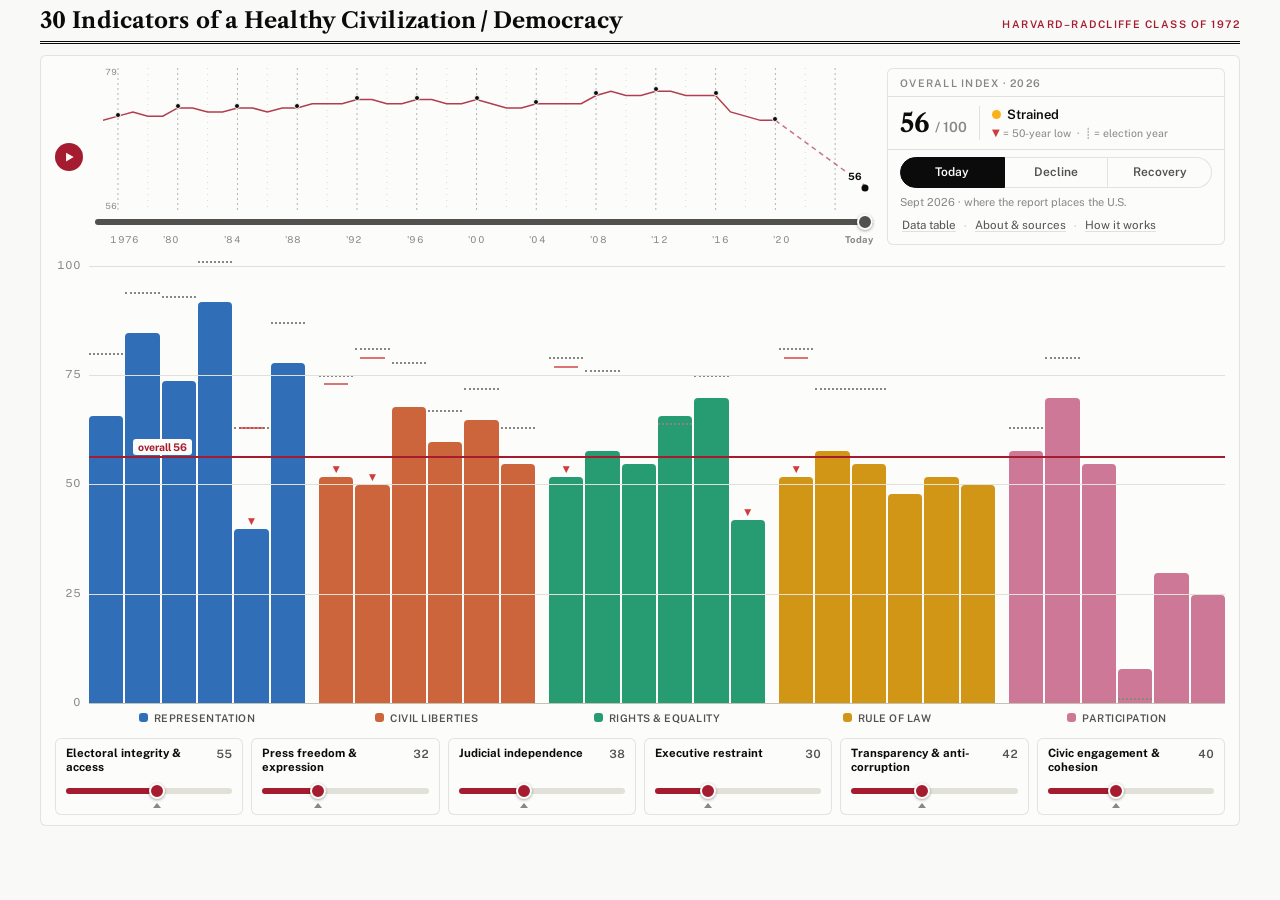
==== index.html @ 0b96d1d0 "Fix crossed Basic welfare / Social group equality series Independent re-derivation of every embedded" ====
<!doctype html>
<html lang="en">
<head>
<meta charset="utf-8">
<meta name="viewport" content="width=device-width, initial-scale=1">
<meta name="description" content="30 indicators of a healthy civilization/democracy - an interactive prototype grounded in International IDEA Global State of Democracy data.">
<script>
/* Set this to your Cloudflare Worker URL to enable the AI chat on this site
   (see cloudflare-worker/worker.js for setup). Leave empty to hide the chat. */
window.TI_WORKER_URL = "";
</script>
</head>
<body>
<title>30 Indicators of a Healthy Civilization / Democracy</title>
<link rel="stylesheet" href="https://fonts.googleapis.com/css2?family=Libre+Caslon+Text:ital,wght@0,400;0,700;1,400&family=Public+Sans:ital,wght@0,400;0,500;0,600;0,700;1,400&display=swap">
<style>
  :root {
    --page: #f9f9f7;
    --surface: #fcfcfb;
    --ink: #0b0b0b;
    --ink-2: #52514e;
    --ink-muted: #898781;
    --grid: #e1e0d9;
    --baseline: #c3c2b7;
    --ring: rgba(11, 11, 11, 0.10);
    --accent: #a51c30;
    --dom-1: #306eb8;
    --dom-2: #cd653c;
    --dom-3: #279c72;
    --dom-4: #d29617;
    --dom-5: #ce7898;
    --status-good: #0ca30c;
    --status-warning: #fab219;
    --status-serious: #ec835a;
    --status-critical: #d03b3b;
    --tooltip-bg: #1e1e1c;
    --tooltip-ink: #ffffff;
    --backdrop: rgba(20, 20, 18, 0.45);
    --bubble: #f0efec;
    color-scheme: light;
  }
  @media (prefers-color-scheme: dark) {
    :root:not([data-theme="light"]) {
      --page: #0d0d0d;
      --surface: #1a1a19;
      --ink: #ffffff;
      --ink-2: #c3c2b7;
      --ink-muted: #898781;
      --grid: #2c2c2a;
      --baseline: #383835;
      --ring: rgba(255, 255, 255, 0.10);
      --accent: #d97781;
      --dom-1: #4784ce;
      --dom-2: #c46038;
      --dom-3: #2c9470;
      --dom-4: #bb861e;
      --dom-5: #c25b80;
      --tooltip-bg: #f4f3ef;
      --tooltip-ink: #0b0b0b;
      --backdrop: rgba(0, 0, 0, 0.6);
      --bubble: #262624;
      color-scheme: dark;
    }
  }
  :root[data-theme="dark"] {
    --page: #0d0d0d;
    --surface: #1a1a19;
    --ink: #ffffff;
    --ink-2: #c3c2b7;
    --ink-muted: #898781;
    --grid: #2c2c2a;
    --baseline: #383835;
    --ring: rgba(255, 255, 255, 0.10);
    --accent: #d97781;
    --dom-1: #4784ce;
    --dom-2: #c46038;
    --dom-3: #2c9470;
    --dom-4: #bb861e;
    --dom-5: #c25b80;
    --tooltip-bg: #f4f3ef;
    --tooltip-ink: #0b0b0b;
    --backdrop: rgba(0, 0, 0, 0.6);
    --bubble: #262624;
    color-scheme: dark;
  }

  body {
    background: var(--page);
    color: var(--ink);
    font-family: "Public Sans", system-ui, -apple-system, "Segoe UI", sans-serif;
    font-size: 16px;
    line-height: 1.55;
    margin: 0;
    padding-block: 0 88px;
    padding-inline: 20px;
  }
  .shell { max-width: 1200px; margin: 0 auto; }

  /* ---------- Masthead ---------- */
  header.masthead {
    display: flex;
    flex-wrap: wrap;
    align-items: baseline;
    justify-content: space-between;
    gap: 4px 24px;
    padding-block: 9px 8px;
    border-bottom: 3px double var(--ink);
    margin-bottom: 11px;
  }
  .eyebrow {
    font-size: 10.5px;
    font-weight: 600;
    letter-spacing: 0.14em;
    text-transform: uppercase;
    color: var(--accent);
    margin: 0;
  }
  h1 {
    font-family: "Libre Caslon Text", Georgia, "Times New Roman", serif;
    font-weight: 700;
    font-size: clamp(17px, 1.8vw, 22px);
    line-height: 1.1;
    letter-spacing: 0.005em;
    margin: 0;
    text-wrap: balance;
  }

  .hero-tile {
    padding: 7px 12px 8px;
    min-height: 52px;
    box-sizing: border-box;
    display: flex;
    align-items: center;
    gap: 12px;
    flex: none;
  }
  .hero-meta { text-align: left; border-left: 1px solid var(--grid); padding-left: 12px; line-height: 1.35; display: flex; flex-wrap: wrap; align-items: baseline; column-gap: 10px; min-width: 0; }
  .hero-meta .low-key { flex-basis: 100%; }
  .scenario-cap { font-size: 11px; color: var(--ink-muted); line-height: 1.3; min-height: 14px; margin: 0; white-space: nowrap; overflow: hidden; text-overflow: ellipsis; }
  .hero-figure {
    font-family: "Libre Caslon Text", Georgia, serif;
    font-weight: 700;
    font-size: 26px;
    line-height: 1;
    display: flex;
    align-items: baseline;
    gap: 5px;
    font-variant-numeric: lining-nums;
    flex: none;
    white-space: nowrap;
  }
  .hero-figure .of-100 { font-size: 14px; font-weight: 600; color: var(--ink-muted); font-family: "Public Sans", system-ui, sans-serif; }
  .stack-strip {
    font-size: 10.5px;
    font-weight: 600;
    letter-spacing: 0.12em;
    text-transform: uppercase;
    color: var(--ink-muted);
    margin: 0;
    padding: 6px 12px 5px;
    border-bottom: 1px solid var(--grid);
  }
  .hero-status {
    display: inline-flex;
    align-items: center;
    gap: 6px;
    font-size: 13px;
    font-weight: 600;
  }
  .hero-status .dot { width: 9px; height: 9px; border-radius: 50%; flex: none; }
  .hero-delta { font-size: 12px; color: var(--ink-2); margin-top: 1px; font-variant-numeric: tabular-nums; }

  /* ---------- Chart card ---------- */
  .chart-card {
    background: var(--surface);
    border: 1px solid var(--ring);
    border-radius: 6px;
    padding: 12px 14px 10px;
  }
  .timebar { display: flex; flex-wrap: wrap; align-items: center; gap: 8px 12px; margin-bottom: 8px; }
  .timebar button {
    width: 28px; height: 28px;
    border-radius: 50%;
    border: 0;
    background: var(--accent);
    color: var(--page);
    font-size: 13px;
    line-height: 1;
    cursor: pointer;
    flex: none;
  }
  .timebar button:focus-visible { outline: 2px solid var(--accent); outline-offset: 2px; }
  .top-band {
    display: flex;
    flex-wrap: wrap;
    align-items: stretch;
    gap: 10px 14px;
    margin-bottom: 12px;
  }
  .zone {
    min-width: 0;
    display: flex;
    flex-direction: column;
    gap: 7px;
  }
  .zone-time { flex: 1 1 320px; }
  .right-stack {
    flex: 0 0 336px;
    min-width: 0;
    display: flex;
    flex-direction: column;
    background: var(--surface);
    border: 1px solid var(--ring);
    border-radius: 6px;
  }
  .zone-scenario { flex: 0 1 auto; border-top: 1px solid var(--grid); padding: 7px 12px 8px; }
  .scenario-row { position: relative; }
  .time-note {
    position: absolute;
    left: 0;
    top: 50%;
    transform: translateY(-50%);
    font: inherit;
    background: var(--surface);
    border: 1px solid var(--accent);
    border-radius: 999px;
    padding: 5px 13px;
    white-space: nowrap;
    z-index: 1;
    cursor: pointer;
  }
  .time-note:hover { background: var(--accent); color: var(--page); }
  .time-note:focus-visible { outline: 2px solid var(--accent); outline-offset: 2px; }
  .scenario-row { display: flex; flex-wrap: wrap; align-items: center; gap: 8px; }
  .seg { display: flex; flex: 1 1 auto; }
  .seg button {
    flex: 1 1 0;
    font: inherit;
    font-size: 12px;
    font-weight: 600;
    color: var(--ink-2);
    background: var(--surface);
    border: 1px solid var(--ring);
    padding: 5px 13px;
    margin-left: -1px;
    cursor: pointer;
  }
  .seg button:first-child { border-radius: 999px 0 0 999px; margin-left: 0; }
  .seg button:last-child { border-radius: 0 999px 999px 0; }
  .seg button:hover { color: var(--accent); }
  .seg button[aria-pressed="true"] {
    background: var(--ink);
    border-color: var(--ink);
    color: var(--page);
    position: relative;
    z-index: 1;
  }
  .seg button:focus-visible { outline: 2px solid var(--accent); outline-offset: 1px; position: relative; z-index: 2; }
  .quiet-links { display: flex; flex-wrap: wrap; align-items: center; gap: 6px; }
  .quiet-links .sep { color: var(--baseline); font-size: 11px; }
  .quiet-links button {
    font: inherit;
    font-size: 11.5px;
    background: none;
    border: 0;
    padding: 1px 2px;
    color: var(--ink-2);
    cursor: pointer;
    text-decoration: underline;
    text-underline-offset: 2px;
    text-decoration-color: var(--grid);
  }
  .quiet-links button:hover { color: var(--accent); text-decoration-color: var(--accent); }
  .quiet-links button:focus-visible { outline: 2px solid var(--accent); outline-offset: 2px; }
  .levers-inline { margin-top: 12px; }
  .timebar { margin-bottom: 0; flex: 1 1 auto; align-items: stretch; }
  .timebar > button { display: flex; align-items: center; justify-content: center; align-self: center; }
  .year-track { flex: 1; min-width: 140px; position: relative; display: flex; flex-direction: column; }
  .year-track input[type="range"] { width: 100%; display: block; margin: 0; flex: none; }
  .spark-box { position: relative; flex: 1 1 auto; min-height: 64px; margin: 0 8px 2px; }
  .spark-box .spark-tail { stroke-dasharray: 5 4; opacity: 0.6; }
  .spark-box .spark-mark { stroke: var(--ink-muted); stroke-width: 1; stroke-dasharray: 2 3; opacity: 0.6; vector-effect: non-scaling-stroke; }
  .spark-box .spark-mark-mid { stroke-dasharray: 1 5; opacity: 0.3; }
  .spark-mark-dot {
    position: absolute;
    width: 6px;
    height: 6px;
    border-radius: 50%;
    background: var(--ink);
    border: 1px solid var(--page);
    box-sizing: border-box;
    transform: translate(-50%, -50%);
    pointer-events: none;
  }
  .spark-hi, .spark-lo {
    position: absolute;
    left: 2px;
    font-size: 8.5px;
    line-height: 1;
    color: var(--ink-muted);
    font-variant-numeric: tabular-nums;
  }
  .spark-hi { top: 0; }
  .spark-lo { bottom: 0; }
  .spark-val {
    position: absolute;
    font-size: 10px;
    font-weight: 700;
    line-height: 1.2;
    color: var(--ink);
    background: var(--surface);
    border-radius: 3px;
    padding: 0 3px;
    white-space: nowrap;
    pointer-events: none;
  }
  .spark-box svg { width: 100%; height: 100%; display: block; }
  .spark-box path {
    fill: none;
    stroke: var(--accent);
    stroke-width: 1.5;
    vector-effect: non-scaling-stroke;
    opacity: 0.85;
  }
  .spark-dot {
    position: absolute;
    width: 7px;
    height: 7px;
    border-radius: 50%;
    background: var(--ink);
    transform: translate(-50%, -50%);
    pointer-events: none;
  }

  input[type="range"] {
    -webkit-appearance: none;
    appearance: none;
    height: 20px;
    background: transparent;
    --fill: 50%;
    --fill-color: var(--accent);
    --track-color: var(--grid);
  }
  input[type="range"]::-webkit-slider-runnable-track {
    height: 6px;
    border-radius: 3px;
    background: linear-gradient(to right, var(--fill-color) var(--fill), var(--track-color) var(--fill));
  }
  input[type="range"]::-webkit-slider-thumb {
    -webkit-appearance: none;
    width: 16px;
    height: 16px;
    margin-top: -5px;
    border-radius: 50%;
    background: var(--fill-color);
    border: 2px solid var(--surface);
    box-shadow: 0 1px 3px rgba(0, 0, 0, 0.35);
    box-sizing: border-box;
  }
  input[type="range"]::-moz-range-track { height: 6px; border-radius: 3px; background: var(--track-color); }
  input[type="range"]::-moz-range-progress { height: 6px; border-radius: 3px; background: var(--fill-color); }
  input[type="range"]::-moz-range-thumb {
    width: 12px;
    height: 12px;
    border: 2px solid var(--surface);
    border-radius: 50%;
    background: var(--fill-color);
    box-sizing: border-box;
  }
  #yearSlider { --fill-color: var(--ink-2); }
  .year-ruler { position: relative; flex: none; height: 13px; }
  .year-ruler span {
    position: absolute;
    top: 1px;
    transform: translateX(-50%);
    font-size: 9.5px;
    letter-spacing: 0.04em;
    color: var(--ink-muted);
    font-variant-numeric: tabular-nums;
    white-space: nowrap;
  }
  .year-ruler span:first-child { transform: none; }
  .year-ruler span:last-child { transform: translateX(-100%); font-weight: 700; }
  .low-key { display: inline-flex; align-items: center; font-size: 10.5px; color: var(--ink-muted); margin-top: 2px; }
  .bar.no-data { opacity: 0.3; }
  body.time-past .low-flag { display: none; }
  body.time-past .lever-grid, body.time-past .seg { opacity: 0.45; pointer-events: none; }
  .time-note { font-size: 11px; color: var(--accent); font-weight: 600; }

  .chart-scroll { overflow-x: auto; }
  .chart-inner { min-width: 660px; position: relative; }

  .plot {
    position: relative;
    height: 340px;
    margin-left: 34px;
    margin-top: 10px;
  }
  .gridline {
    position: absolute;
    left: 0; right: 0;
    height: 1px;
    background: var(--grid);
  }
  .gridline.zero { background: var(--baseline); }
  .mean-line {
    position: absolute;
    left: 0;
    right: 0;
    height: 0;
    border-top: 2px solid var(--accent);
    transition: bottom 320ms cubic-bezier(0.25, 0.7, 0.3, 1);
    pointer-events: none;
    z-index: 2;
  }
  body.playing .mean-line { transition: none; }
  @media (prefers-reduced-motion: reduce) { .mean-line { transition: none; } }
  .mean-label {
    position: absolute;
    left: 44px;
    bottom: 3px;
    font-size: 10.5px;
    font-weight: 700;
    color: var(--accent);
    background: var(--surface);
    padding: 0 5px;
    border-radius: 3px;
  }
  .grid-label {
    position: absolute;
    left: -34px;
    width: 26px;
    text-align: right;
    transform: translateY(-50%);
    font-size: 11px;
    color: var(--ink-muted);
    font-variant-numeric: tabular-nums;
  }

  .bars {
    position: absolute;
    inset: 0;
    display: flex;
    gap: 14px;
    align-items: flex-end;
  }
  .group { flex: 1 1 0; display: flex; gap: 2px; align-items: flex-end; justify-content: center; height: 100%; }
  .bar {
    flex: 1 1 0;
    max-width: 40px;
    position: relative;
    height: 100%;
    display: flex;
    align-items: flex-end;
    background: none;
    border: 0;
    padding: 0;
    margin: 0;
    cursor: pointer;
    font: inherit;
    transition: opacity 160ms ease;
  }
  .bar-fill {
    width: 100%;
    border-radius: 4px 4px 0 0;
    transition: height 320ms cubic-bezier(0.25, 0.7, 0.3, 1);
    min-height: 2px;
  }
  .g1 .bar-fill { background: var(--dom-1); }
  .g2 .bar-fill { background: var(--dom-2); }
  .g3 .bar-fill { background: var(--dom-3); }
  .g4 .bar-fill { background: var(--dom-4); }
  .g5 .bar-fill { background: var(--dom-5); }
  .bar:hover .bar-fill, .bar:focus-visible .bar-fill { filter: brightness(0.88); }
  .bar:focus-visible { outline: 2px solid var(--accent); outline-offset: 2px; }
  .base-tick {
    position: absolute;
    left: 0; right: 0;
    height: 8px;
    margin-bottom: -4px; /* keep the drawn line on the value, hit zone straddling it */
    border-top: 2px dotted var(--ink-muted);
    pointer-events: auto;
    cursor: help;
  }
  .lowest-tick {
    position: absolute;
    left: 15%; right: 15%;
    height: 8px;
    margin-bottom: -4px;
    border-top: 2px solid var(--status-critical);
    opacity: 0.7;
    pointer-events: auto;
    cursor: help;
  }
  .low-flag {
    position: absolute;
    left: 50%;
    transform: translateX(-50%);
    color: var(--status-critical);
    font-size: 9px;
    line-height: 1;
    pointer-events: auto;
    cursor: help;
    transition: bottom 320ms cubic-bezier(0.25, 0.7, 0.3, 1);
  }
  .low-glyph { color: var(--status-critical); font-size: 10px; }
  @media (prefers-reduced-motion: reduce) {
    .low-flag { transition: none; }
  }
  body.playing .bar-fill, body.playing .low-flag { transition: none; }
  @media (prefers-reduced-motion: reduce) {
    .bar-fill { transition: none; }
  }

  .group-labels {
    display: flex;
    gap: 14px;
    margin-left: 34px;
    margin-top: 6px;
  }
  .group-labels span {
    flex: 1 1 0;
    display: inline-flex;
    align-items: center;
    justify-content: center;
    gap: 6px;
    font-size: 10.5px;
    font-weight: 600;
    letter-spacing: 0.05em;
    text-transform: uppercase;
    color: var(--ink-2);
  }
  .group-labels .swatch { width: 9px; height: 9px; border-radius: 3px; flex: none; }
  .help-levers { margin: 6px 0 0; padding-left: 18px; }
  .help-levers li { margin: 5px 0; }

  .tooltip {
    position: absolute;
    z-index: 5;
    background: var(--tooltip-bg);
    color: var(--tooltip-ink);
    border-radius: 5px;
    padding: 8px 11px;
    font-size: 12.5px;
    line-height: 1.4;
    max-width: 230px;
    pointer-events: none;
    box-shadow: 0 3px 10px rgba(0, 0, 0, 0.25);
  }
  .tooltip[hidden] { display: none; }
  .tooltip .t-name { font-weight: 700; }
  .tooltip .t-domain { opacity: 0.75; font-size: 11.5px; }
  .tooltip .t-val { font-variant-numeric: tabular-nums; margin-top: 2px; }

  /* ---------- Levers ---------- */

  .lever-grid {
    display: grid;
    grid-template-columns: repeat(auto-fit, minmax(260px, 1fr));
    gap: 8px;
  }
  .lever {
    background: var(--surface);
    border: 1px solid var(--ring);
    border-radius: 6px;
    padding: 8px 12px;
  }
  .lever-top { display: flex; justify-content: space-between; align-items: baseline; gap: 8px; }
  .lever label { font-weight: 700; font-size: 12.5px; line-height: 1.25; }
  .lever-value { font-variant-numeric: tabular-nums; font-weight: 600; font-size: 12.5px; color: var(--ink-2); }
  .slider-wrap { position: relative; margin-top: 6px; padding-bottom: 6px; }
  .lever input[type="range"] {
    width: 100%;
    margin: 0;
    display: block;
  }
  .lever input[type="range"]:focus-visible { outline: 2px solid var(--accent); outline-offset: 3px; }
  .today-mark {
    position: absolute;
    top: 100%;
    margin-top: -4px;
    width: 0;
    height: 0;
    transform: translateX(-50%);
    border-left: 4px solid transparent;
    border-right: 4px solid transparent;
    border-bottom: 5px solid var(--ink-muted);
    pointer-events: none;
  }

  /* ---------- Dialogs ---------- */
  dialog {
    background: var(--surface);
    color: var(--ink);
    border: 1px solid var(--ring);
    border-radius: 8px;
    padding: 0;
    width: min(760px, calc(100vw - 40px));
    max-height: min(84vh, 700px);
  }
  dialog[open] { display: flex; flex-direction: column; }
  dialog::backdrop { background: var(--backdrop); }
  .chart-row { display: flex; gap: 12px; align-items: stretch; }
  .chart-row .chart-scroll { flex: 1 1 auto; min-width: 0; }
  .history-panel {
    flex: none;
    width: 340px;
    background: var(--surface);
    border: 1px solid var(--ring);
    border-radius: 8px;
    display: flex;
    flex-direction: column;
    overflow: hidden;
  }
  .history-panel[hidden] { display: none; }
  .history-panel .dialog-body { overflow-y: auto; }
  @media (max-width: 899px) {
    .chart-row { flex-wrap: wrap; }
    .history-panel { width: 100%; }
    .zone-time, .right-stack { flex: 1 1 100%; }
    .hero-tile { min-width: 0; min-height: 0; padding: 5px 10px 6px; gap: 9px; }
    .hero-meta { min-width: 0; padding-left: 9px; line-height: 1.3; }
    .hero-figure { font-size: 20px; }
    .hero-delta, .low-key { display: none; }
    .spark-box { min-height: 42px; }
    .year-ruler .yr-alt { display: none; }
    .stack-strip { font-size: 9px; padding: 5px 10px 4px; }
    .zone-scenario { padding: 6px 10px 7px; }
    .hero-status { font-size: 12px; }

    body { padding-inline: 12px; padding-block: 0 80px; }
    header.masthead { padding-block: 7px 6px; margin-bottom: 8px; }
    .eyebrow { font-size: 9px; letter-spacing: 0.1em; }
    .top-band { gap: 7px; margin-bottom: 8px; }
    .zone { gap: 4px; }
    .timebar { gap: 8px; }
    .seg button { font-size: 11.5px; padding: 4px 10px; }
    .quiet-links button { font-size: 11px; }
    .mast-date { display: none; }
    .chart-card { padding: 9px 10px 8px; }
    .plot { height: 215px; }
    .group-labels span { font-size: 9.5px; letter-spacing: 0.03em; }
    .levers-inline { margin-top: 6px; }
    .lever-grid { grid-template-columns: 1fr 1fr; gap: 5px; }
    .lever { padding: 5px 8px; }
    .lever label { font-size: 11px; line-height: 1.2; }
    .lever-value { font-size: 11px; }
    .slider-wrap { margin-top: 3px; padding-bottom: 4px; }
  }
  .zone, .right-stack { max-width: 100%; }
  .dialog-head {
    display: flex;
    justify-content: space-between;
    align-items: center;
    gap: 12px;
    padding: 14px 18px;
    border-bottom: 1px solid var(--grid);
    flex: none;
  }
  .dialog-head h3 {
    font-family: "Libre Caslon Text", Georgia, serif;
    font-weight: 700;
    font-size: 18px;
    margin: 0;
  }
  .dialog-close {
    font: inherit;
    font-size: 18px;
    line-height: 1;
    background: none;
    border: 0;
    color: var(--ink-2);
    cursor: pointer;
    padding: 4px 8px;
    border-radius: 4px;
  }
  .dialog-close:hover { color: var(--ink); }
  .dialog-close:focus-visible { outline: 2px solid var(--accent); }
  .dialog-body { padding: 12px 18px 18px; overflow: auto; font-size: 13.5px; color: var(--ink-2); }
  .dialog-body p { margin: 0 0 10px; max-width: 76ch; }
  .dialog-body a { color: var(--accent); }

  table { border-collapse: collapse; width: 100%; font-size: 13.5px; color: var(--ink); }
  th, td { text-align: left; padding: 7px 12px 7px 0; border-bottom: 1px solid var(--grid); }
  th {
    font-size: 11px;
    font-weight: 600;
    letter-spacing: 0.08em;
    text-transform: uppercase;
    color: var(--ink-muted);
  }
  td.num, th.num { text-align: right; font-variant-numeric: tabular-nums; }
  td .row-swatch {
    display: inline-block;
    width: 9px; height: 9px;
    border-radius: 3px;
    margin-right: 8px;
    vertical-align: baseline;
  }
  .history-svg { width: 100%; height: auto; display: block; margin-top: 4px; }
  .history-svg .h-grid { stroke: var(--grid); stroke-width: 1; }
  .history-svg .h-mark { stroke: var(--ink-muted); stroke-width: 1; stroke-dasharray: 2 3; opacity: 0.45; }
  .history-svg .h-zero { stroke: var(--baseline); }
  .history-svg .h-axis { fill: var(--ink-muted); font-size: 10px; }
  .history-svg .h-line { fill: none; stroke-width: 2; stroke-linejoin: round; stroke-linecap: round; }
  .history-svg .h-guide { stroke: var(--ink-muted); stroke-dasharray: 3 3; }
  .history-svg .h-hlabel { fill: var(--ink); font-size: 11px; font-weight: 600; }
  .history-svg .h-mlabel { fill: var(--ink); font-size: 9.5px; font-weight: 600; }
  .history-svg .h-rlabel { fill: var(--ink); font-size: 10px; }
  .history-svg .h-vlabel { fill: var(--ink); font-size: 10px; font-weight: 700; }
  .history-svg .h-vlabel-in { fill: var(--page); }
  .history-note { font-size: 12.5px; color: var(--ink-muted); margin: 8px 0 0; max-width: 76ch; }

  .chat-launcher {
    position: fixed;
    right: 20px;
    bottom: calc(20px + env(safe-area-inset-bottom, 0px));
    border-radius: 999px;
    border: 0;
    background: var(--accent);
    color: var(--page);
    cursor: pointer;
    z-index: 60;
    display: flex;
    align-items: center;
    gap: 9px;
    padding: 13px 20px 13px 17px;
    font: inherit;
    font-size: 15px;
    font-weight: 700;
    box-shadow: 0 4px 14px rgba(0, 0, 0, 0.28);
  }
  .chat-launcher[hidden] { display: none; }
  .chat-launcher:focus-visible { outline: 2px solid var(--accent); outline-offset: 3px; }
  .chat-panel {
    position: fixed;
    right: 20px;
    bottom: calc(86px + env(safe-area-inset-bottom, 0px));
    width: min(420px, calc(100vw - 40px));
    height: min(700px, calc(100vh - 130px));
    background: var(--surface);
    border: 1px solid var(--ring);
    border-radius: 12px;
    box-shadow: 0 10px 34px rgba(0, 0, 0, 0.3);
    z-index: 59;
    display: flex;
    flex-direction: column;
    overflow: hidden;
  }
  .chat-panel[hidden] { display: none; }
  .chat-panel.maximized {
    left: 0;
    right: 0;
    top: 0;
    bottom: 0;
    width: auto;
    height: auto;
    border-radius: 0;
    border: 0;
  }
  .chat-panel:fullscreen { width: 100%; height: 100%; border-radius: 0; border: 0; }
  .chat-panel:-webkit-full-screen { width: 100%; height: 100%; border-radius: 0; border: 0; }
  /* keep the conversation a readable column when the panel spans the screen */
  .chat-panel.maximized .chat-body,
  .chat-panel.maximized .chat-foot { padding-inline: max(14px, calc((100% - 760px) / 2)); }
  .chat-panel:fullscreen .chat-body,
  .chat-panel:fullscreen .chat-foot { padding-inline: max(14px, calc((100% - 760px) / 2)); }
  .chat-panel:-webkit-full-screen .chat-body,
  .chat-panel:-webkit-full-screen .chat-foot { padding-inline: max(14px, calc((100% - 760px) / 2)); }
  /* in full screen, keep chart bubbles at a height where two fit on one screen */
  .chat-panel.maximized .chart-msg svg,
  .chat-panel:fullscreen .chart-msg svg { max-width: 540px; display: block; margin-inline: auto; }
  .chat-panel:-webkit-full-screen .chart-msg svg { max-width: 540px; display: block; margin-inline: auto; }
  body:has(.chat-panel.maximized:not([hidden])) .chat-launcher { display: none; }
  .chat-head {
    display: flex;
    align-items: center;
    gap: 10px;
    padding: 10px 10px 10px 14px;
    border-bottom: 1px solid var(--grid);
    flex: none;
  }
  .chat-head h3 {
    font-family: "Libre Caslon Text", Georgia, serif;
    font-weight: 700;
    font-size: 16px;
    margin: 0;
    flex: 1;
  }
  .mode-row { display: flex; gap: 4px; }
  .mode-row button {
    font: inherit;
    font-size: 11.5px;
    font-weight: 600;
    color: var(--ink-2);
    background: var(--page);
    border: 1px solid var(--ring);
    border-radius: 999px;
    padding: 3px 9px;
    cursor: pointer;
  }
  .mode-row button[aria-pressed="true"] {
    background: var(--accent);
    border-color: var(--accent);
    color: var(--page);
  }
  .mode-row button:focus-visible { outline: 2px solid var(--accent); outline-offset: 2px; }
  .chat-body { padding: 14px; overflow-y: auto; flex: 1; min-height: 120px; background: var(--page); }
  .chat-foot { padding: 10px 14px 12px; border-top: 1px solid var(--grid); flex: none; background: var(--surface); }

  .chat-log { display: flex; flex-direction: column; gap: 8px; margin-bottom: 12px; }
  .chat-log:empty { margin-bottom: 0; }
  .msg {
    max-width: 82%;
    padding: 9px 13px;
    border-radius: 16px;
    font-size: 14px;
    line-height: 1.45;
    white-space: pre-wrap;
    box-shadow: 0 1px 1px rgba(0, 0, 0, 0.07);
  }
  .msg.user {
    align-self: flex-end;
    background: var(--accent);
    color: var(--page);
    border-bottom-right-radius: 5px;
  }
  .msg.ai {
    align-self: flex-start;
    background: var(--bubble);
    color: var(--ink);
    border-bottom-left-radius: 5px;
  }
  .msg.chart-msg { max-width: 100%; width: 100%; box-sizing: border-box; padding: 8px 10px 6px; cursor: pointer; }
  .msg.chart-msg:focus-visible { outline: 2px solid var(--accent); }
  .chart-cap { font-size: 11px; color: var(--ink-muted); margin-top: 3px; }
  .mini-legend { display: flex; flex-wrap: wrap; gap: 3px 12px; margin-bottom: 5px; }
  .mini-legend span { display: inline-flex; align-items: center; gap: 5px; font-size: 11.5px; color: var(--ink-2); }
  .mini-legend .swatch { width: 8px; height: 8px; border-radius: 2px; flex: none; }
  .typing { display: inline-flex; gap: 4px; padding: 3px 2px; }
  .typing span {
    width: 7px; height: 7px;
    border-radius: 50%;
    background: var(--ink-muted);
    animation: typing-blink 1.2s infinite;
  }
  .typing span:nth-child(2) { animation-delay: 0.2s; }
  .typing span:nth-child(3) { animation-delay: 0.4s; }
  @keyframes typing-blink { 0%, 60%, 100% { opacity: 0.25; } 30% { opacity: 1; } }
  @media (prefers-reduced-motion: reduce) { .typing span { animation: none; } }
  .faq-chips { display: flex; flex-wrap: wrap; gap: 6px; margin-bottom: 4px; }
  /* once a conversation exists, suggestions collapse to one swipeable row so answers keep the room */
  .chat-log:not(:empty) ~ .faq-chips { flex-wrap: nowrap; overflow-x: auto; scrollbar-width: thin; padding-bottom: 3px; }
  .chat-log:not(:empty) ~ .faq-chips button { flex: none; }
  .faq-chips button {
    font: inherit;
    font-size: 12px;
    color: var(--ink-2);
    background: var(--surface);
    border: 1px solid var(--ring);
    border-radius: 999px;
    padding: 5px 11px;
    cursor: pointer;
    text-align: left;
  }
  .faq-chips button:hover { border-color: var(--accent); color: var(--accent); }
  .faq-chips button:focus-visible { outline: 2px solid var(--accent); outline-offset: 2px; }

  .ask-row { display: flex; gap: 8px; align-items: center; }
  .ask-row input {
    flex: 1;
    font: inherit;
    font-size: 15px;
    padding: 10px 16px;
    border: 1px solid var(--ring);
    border-radius: 999px;
    background: var(--page);
    color: var(--ink);
    min-width: 0;
  }
  .ask-row input:focus-visible { outline: 2px solid var(--accent); }
  .ask-row button {
    width: 42px;
    height: 42px;
    flex: none;
    display: flex;
    align-items: center;
    justify-content: center;
    border: 0;
    border-radius: 50%;
    background: var(--accent);
    color: var(--page);
    cursor: pointer;
  }
  .ask-row button:disabled { opacity: 0.5; cursor: default; }
  .ask-row button:focus-visible { outline: 2px solid var(--accent); outline-offset: 2px; }
  .ask-hint { font-size: 11.5px; color: var(--ink-muted); margin: 7px 4px 0; }
  .chat-body.gating { display: flex; align-items: center; justify-content: center; }
  .gate-screen {
    display: flex;
    flex-direction: column;
    align-items: center;
    text-align: center;
    gap: 13px;
    padding: 24px 16px;
    width: 100%;
  }
  .gate-screen[hidden] { display: none; }
  .gate-screen h4 {
    font-family: "Libre Caslon Text", Georgia, serif;
    font-weight: 700;
    font-size: 19px;
    margin: 0;
    color: var(--ink);
  }
  .gate-screen p { margin: 0; font-size: 12.5px; color: var(--ink-2); max-width: 34ch; }
  .gate-screen .gate-alt { font-size: 11px; color: var(--ink-muted); margin-top: 10px; }
  .gate-screen .gate-alt a { color: var(--accent); }
  .gate-btn {
    font: inherit;
    font-size: 15px;
    font-weight: 700;
    padding: 12px 20px;
    border-radius: 999px;
    border: 0;
    background: var(--accent);
    color: var(--page);
    cursor: pointer;
    text-decoration: none;
    display: block;
    width: 100%;
    max-width: 250px;
    text-align: center;
    box-sizing: border-box;
  }
  .gate-btn.ghost {
    background: transparent;
    color: var(--ink-2);
    border: 1px solid var(--ring);
    font-size: 12.5px;
    font-weight: 600;
    padding: 8px 16px;
    max-width: 250px;
  }
  .gate-btn:focus-visible { outline: 2px solid var(--accent); outline-offset: 2px; }

  td .delta-up { color: var(--status-good); }
  td .delta-down { color: var(--status-critical); }
  @media (prefers-color-scheme: light) {
    :root:not([data-theme="dark"]) td .delta-up { color: #006300; }
  }
  :root[data-theme="light"] td .delta-up { color: #006300; }

  /* ---------- One-screen fit on desktop ---------- */
  @media (min-width: 900px) {
    html, body { height: 100%; }
    body { overflow: hidden; padding-block: 0; }
    .shell {
      height: 100%;
      display: flex;
      flex-direction: column;
      overflow: auto;
      padding-bottom: 74px;
      box-sizing: border-box;
    }
    header.masthead { flex: none; }
    .chart-card {
      flex: 1 1 auto;
      min-height: 230px;
      display: flex;
      flex-direction: column;
    }
    .chart-row { flex: 1 1 auto; min-height: 0; }
    .chart-scroll { min-height: 0; }
    .history-panel { max-height: 100%; }
    .chart-inner { height: 100%; display: flex; flex-direction: column; box-sizing: border-box; }
    .plot { flex: 1 1 auto; height: auto; min-height: 220px; }
    .group-labels, .chart-head { flex: none; }
    .top-band, .levers-inline { flex: none; }
    .lever-grid { grid-template-columns: repeat(3, 1fr); }
  }
  @media (min-width: 1100px) {
    .lever-grid { grid-template-columns: repeat(6, 1fr); }
    .lever label { font-size: 11.5px; min-height: 29px; }
    .lever-top { align-items: flex-start; }
    .lever-value { font-size: 11.5px; }
    .lever { padding: 7px 10px; }
  }
  @media (min-width: 900px) and (max-height: 780px) {
    .hero-tile { padding-block: 6px; }
    .hero-figure { font-size: 26px; }
    .lever { padding-block: 7px; }
  }
</style>

<div class="shell">
  <header class="masthead">
    <h1>30 Indicators of a Healthy Civilization&thinsp;/&thinsp;Democracy</h1>
    <p class="eyebrow">Harvard&ndash;Radcliffe Class of 1972</p>
  </header>

  <section class="chart-card" aria-label="Chart of thirty indicators">
    <div class="top-band">
      <div class="zone zone-time">
        <div class="timebar">
          <button type="button" id="playBtn" aria-label="Play history from 1975"><svg viewBox="0 0 24 24" width="14" height="14" aria-hidden="true"><path fill="currentColor" d="M7 4.5v15l13-7.5z"/></svg></button>
          <div class="year-track">
            <div class="spark-box" title="Overall measured index, 1975&ndash;2020 (GSoD Indices v5.1)">
              <svg id="heroSpark" viewBox="0 0 1020 64" preserveAspectRatio="none" aria-label="Overall index, 1975 to today" role="img"></svg>
              <span class="spark-hi" id="sparkHi"></span>
              <span class="spark-lo" id="sparkLo"></span>
              <div class="spark-dot" id="sparkDot"></div>
              <span class="spark-val" id="sparkVal"></span>
            </div>
            <input type="range" id="yearSlider" min="1975" max="2026" step="1" value="2026" aria-label="Year shown on the chart">
            <div class="year-ruler" aria-hidden="true">
              <span style="left:1.96%">1976</span>
              <span class="yr-alt" style="left:9.8%">'80</span>
              <span style="left:17.65%">'84</span>
              <span class="yr-alt" style="left:25.49%">'88</span>
              <span style="left:33.33%">'92</span>
              <span class="yr-alt" style="left:41.18%">'96</span>
              <span style="left:49.02%">'00</span>
              <span class="yr-alt" style="left:56.86%">'04</span>
              <span style="left:64.71%">'08</span>
              <span class="yr-alt" style="left:72.55%">'12</span>
              <span style="left:80.39%">'16</span>
              <span class="yr-alt" style="left:88.24%">'20</span>
              <span style="left:100%">Today</span>
            </div>
          </div>
        </div>
      </div>
      <div class="right-stack">
        <p class="stack-strip" id="heroYearLabel">Overall index &middot; 2026</p>
        <div class="hero-tile" aria-live="polite">
          <div class="hero-figure"><span id="heroValue">0</span><span class="of-100">/ 100</span></div>
          <div class="hero-meta">
            <span class="hero-status"><span class="dot" id="heroDot"></span><span id="heroWord">&mdash;</span></span>
            <div class="hero-delta" id="heroDelta"></div>
            <span class="low-key"><span class="low-glyph">&#9660;</span>&nbsp;= 50-year low &nbsp;&middot;&nbsp; &#9482; = election year</span>
          </div>
        </div>
        <div class="zone zone-scenario">
          <div class="scenario-row">
            <div class="seg" id="presets" role="group" aria-label="Preset scenarios">
              <button type="button" id="presetToday" data-preset="today" aria-pressed="true">Today</button>
              <button type="button" id="presetBackslide" data-preset="backslide" aria-pressed="false">Decline</button>
              <button type="button" id="presetRecovery" data-preset="recovery" aria-pressed="false">Recovery</button>
            </div>
            <button type="button" class="time-note" id="timeNote" hidden>&#9664; Return to Today</button>
          </div>
          <p class="scenario-cap" id="scenarioCap">Sept 2026 &middot; where the report places the U.S.</p>
          <div class="quiet-links">
            <button type="button" id="openTable" data-open-dialog="tableDialog">Data table</button><span class="sep">&middot;</span>
            <button type="button" id="openAbout" data-open-dialog="aboutDialog">About &amp; sources</button><span class="sep">&middot;</span>
            <button type="button" data-open-dialog="helpDialog">How it works</button>
          </div>
        </div>
      </div>
    </div>
    <div class="chart-row">
    <div class="chart-scroll">
      <div class="chart-inner" id="chartInner">
        <div class="plot" id="plot">
          <div class="bars" id="bars"></div>
        </div>
        <div class="group-labels" id="groupLabels"></div>
        <div class="tooltip" id="tooltip" hidden role="status"></div>
      </div>
    </div>
    <aside class="history-panel" id="historyPanel" hidden aria-labelledby="historyTitle">
      <div class="dialog-head">
        <h3 id="historyTitle">History</h3>
        <button type="button" class="dialog-close" id="historyClose" aria-label="Close">&#10005;</button>
      </div>
      <div class="dialog-body" id="historyBody"></div>
    </aside>
    </div>
    <div class="levers-inline" id="leversSection">
      <div class="lever-grid" id="leverGrid"></div>
    </div>
  </section>
</div>

<dialog id="helpDialog" aria-labelledby="helpTitle">
  <div class="dialog-head">
    <h3 id="helpTitle">How this works</h3>
    <button type="button" class="dialog-close" data-close-dialog aria-label="Close">&#10005;</button>
  </div>
  <div class="dialog-body">
    <p><strong>The chart.</strong> Thirty indicators of democratic health, scored 0&ndash;100. Press &#9654; or drag the year slider: 1975&ndash;2020 replay measured U.S. values (GSoD Indices v5.1, &times;100), 2021&ndash;2025 bridge to today illustratively, and muted columns have no pre-2023 data. The dotted mark on a column is its measured 2020 value. On columns marked <span style="color:var(--status-critical)">&#9660;</span> the short red line is the previous 1975&ndash;2020 low &mdash; the 2026 report says those indicators have now fallen below it; <span style="color:var(--status-critical)">&#9660;</span> marks an indicator the 2026 report puts at a 50-year low. Hover any column for detail; click it for its full 45-year line.</p>
    <p><strong>The levers.</strong> Each bundles the choices a society makes in one arena (0 = weaker, 100 = stronger); every indicator listens to two or three of them, weighted by how strongly that arena shapes it. Each lever starts where that arena stands today &mdash; unevenly, as the report describes &mdash; and the tick under the slider marks that starting point.</p>
    <ul class="help-levers">
      <li><strong>Electoral integrity &amp; access</strong> &mdash; election administration, voting access, fair competition between parties.</li>
      <li><strong>Press freedom &amp; expression</strong> &mdash; safety of journalists, independent media, room for critical speech.</li>
      <li><strong>Judicial independence</strong> &mdash; courts free of political pressure; rulings respected and enforced.</li>
      <li><strong>Executive restraint</strong> &mdash; self-limits on power: no punishing critics, respect for constraints.</li>
      <li><strong>Transparency &amp; anti-corruption</strong> &mdash; open books, sanctioned misconduct, merit-based public service.</li>
      <li><strong>Civic engagement &amp; cohesion</strong> &mdash; participation, cross-party cooperation, tolerance for the other side.</li>
    </ul>
  </div>
</dialog>

<dialog id="tableDialog" aria-labelledby="tableDialogTitle">
  <div class="dialog-head">
    <h3 id="tableDialogTitle">All thirty indicators</h3>
    <button type="button" class="dialog-close" data-close-dialog aria-label="Close">&#10005;</button>
  </div>
  <div class="dialog-body">
    <table>
      <thead>
        <tr>
          <th>Indicator</th>
          <th>Domain</th>
          <th class="num">2020 measured</th>
          <th class="num">Start (Sept 2026)</th>
          <th class="num">Current view</th>
          <th class="num">Change</th>
        </tr>
      </thead>
      <tbody id="tableBody"></tbody>
    </table>
  </div>
</dialog>

<button type="button" class="chat-launcher" id="chatLauncher" hidden>
  <svg viewBox="0 0 24 24" width="20" height="20" aria-hidden="true"><path fill="currentColor" d="M12 3C6.9 3 3 6.5 3 10.8c0 2.4 1.2 4.5 3.2 5.9-.1.9-.5 2.2-1.5 3.3-.2.2 0 .6.3.5 1.9-.3 3.4-1.1 4.4-1.8.8.2 1.7.3 2.6.3 5.1 0 9-3.5 9-7.9S17.1 3 12 3z"/></svg>
  <span>Ask a question</span>
</button>

<section class="chat-panel" id="chatPanel" hidden role="region" aria-label="Ask Claude">
  <div class="chat-head">
    <h3>Ask Claude</h3>
    <div class="mode-row" id="modeRow" role="group" aria-label="Answer style">
      <button type="button" data-mode="scholar" aria-pressed="false">Scholar</button>
      <button type="button" data-mode="witty" aria-pressed="true">Witty</button>
      <button type="button" data-mode="unhinged" aria-pressed="false">Unhinged</button>
    </div>
    <button type="button" class="dialog-close" id="chatMax" aria-label="Full screen" title="Full screen"><svg viewBox="0 0 14 14" width="13" height="13" aria-hidden="true"><path fill="none" stroke="currentColor" stroke-width="1.6" stroke-linecap="round" d="M8.5 1.5h4v4M5.5 12.5h-4v-4M12.5 1.5 8 6M1.5 12.5 6 8"/></svg></button>
    <button type="button" class="dialog-close" id="chatClose" aria-label="Close chat">&#10005;</button>
  </div>
  <div class="chat-body">
    <div class="chat-log" id="chatLog"></div>
    <div class="faq-chips" id="faqChips">
      <button type="button">How did we do under Trump vs. Biden?</button>
      <button type="button">Which indicators fell furthest since 2020? Show me.</button>
      <button type="button">What was our strongest era since 1975?</button>
      <button type="button">What would a realistic recovery look like? Show me.</button>
      <button type="button">Which of these numbers are actually measured?</button>
      <button type="button">Why is effective parliament so low?</button>
    </div>
  </div>
  <div class="chat-foot">
    <form class="ask-row" id="askForm">
      <input id="askInput" type="text" placeholder="Ask about what you see&hellip;" autocomplete="off">
      <button type="submit" id="askSend" aria-label="Send">
        <svg viewBox="0 0 24 24" width="18" height="18" aria-hidden="true"><path fill="currentColor" d="M3 20.5v-6l10-2.5L3 9.5v-6L21.5 12 3 20.5z"/></svg>
      </button>
    </form>
    <p class="ask-hint">First use asks permission &middot; runs on your Claude account &middot; questions (not names) may be logged.</p>
  </div>
</section>

<dialog id="aboutDialog" aria-labelledby="aboutDialogTitle">
  <div class="dialog-head">
    <h3 id="aboutDialogTitle">About this prototype</h3>
    <button type="button" class="dialog-close" data-close-dialog aria-label="Close">&#10005;</button>
  </div>
  <div class="dialog-body">
    <p><strong>Why it exists.</strong> A conversation starter for the reunion topic &ldquo;thirty indicators of a healthy civilization / democracy,&rdquo; prompted by NPR&rsquo;s September&nbsp;15, 2026 story, <a href="https://www.npr.org/2026/09/15/nx-s1-5969741/state-of-u-s-democracy-reaches-new-low-report-finds">&ldquo;State of U.S. democracy reaches new low, report finds.&rdquo;</a></p>
    <p><strong>The report behind it.</strong> That story covers <a href="https://www.idea.int/publications/catalogue/html/global-state-democracy-2026-democracy-age-conflict"><em>The Global State of Democracy 2026: Democracy in an Age of Conflict</em></a>, from the Stockholm-based International Institute for Democracy and Electoral Assistance, whose indices track 30 aspects of democracy across 174 countries back to 1975. Its U.S. findings: nearly half of the thirty indicators fell to their lowest levels in the dataset&rsquo;s fifty-year history, and seven declined significantly between 2020 and 2025 &mdash; access to justice, economic equality, freedom of expression, freedom of the press, effective parliament, judicial independence, and free political parties. All but the last are at record lows (marked <span style="color:var(--status-critical)">&#9660;</span> on the chart). Globally, 2025 was the eleventh straight year in which more countries declined than advanced, and rule of law was the weakest-performing category, with 71 countries scoring low.</p>
    <p><strong>Credits &amp; permissions.</strong> Data: International IDEA, <em>The Global State of Democracy Indices</em> v5.1 (1975&ndash;2020), &copy; International Institute for Democracy and Electoral Assistance, used with attribution; findings from <em>The Global State of Democracy 2026: Democracy in an Age of Conflict</em> (International IDEA, 15 September 2026). Reporting credit: NPR, &ldquo;State of U.S. democracy reaches new low, report finds&rdquo; (15 September 2026). Typefaces: Libre Caslon Text and Public Sans (SIL Open Font License). Chat answers are generated by Anthropic&rsquo;s Claude. This page is a non-commercial discussion aid prepared by and for the Harvard Class of 1972 reunion committee; it is not affiliated with, nor endorsed by, International IDEA, NPR, Anthropic, or Harvard University.</p>
    <p><strong>What is and isn&rsquo;t real.</strong> Real: the indicator framework, the &#9660; flags, the global statistics above, and the dotted marks on the chart &mdash; those are the United States&rsquo; measured scores for 2020 from IDEA&rsquo;s official GSoD Indices dataset (v5.1, the newest vintage with per-indicator values available to this page; scaled &times;100). The gap between a dotted mark and today&rsquo;s column is the reported 2020&ndash;2025 decline, sized illustratively. Illustrative: today&rsquo;s 0&ndash;100 starting scores and the lever weights. IDEA&rsquo;s v9 dataset (through 2024) is <a href="https://www.idea.int/gsod-indices/">freely downloadable</a> and can replace the 2020 marks when available. A natural committee exercise: argue about the weights &mdash; that argument <em>is</em> the discussion of what holds a democracy up.</p>
  </div>
</dialog>

<script>
(function () {
  "use strict";

  var DOMAINS = [
    { key: "g1", name: "Representation", full: "Representation" },
    { key: "g2", name: "Civil Liberties", full: "Civil Liberties" },
    { key: "g3", name: "Rights & Equality", full: "Rights & Equality" },
    { key: "g4", name: "Rule of Law", full: "Rule of Law" },
    { key: "g5", name: "Participation", full: "Participation" }
  ];

  var LEVERS = [
    { id: "electoral", name: "Electoral integrity & access", desc: "Election administration, voting access, fair competition between parties." },
    { id: "press", name: "Press freedom & expression", desc: "Safety of journalists, independent media, room for critical speech." },
    { id: "courts", name: "Judicial independence", desc: "Courts free of political pressure; rulings respected and enforced." },
    { id: "restraint", name: "Executive restraint", desc: "Self-limits on power: no punishing critics, respect for constraints." },
    { id: "integrity", name: "Transparency & anti-corruption", desc: "Open books, sanctioned misconduct, merit-based public service." },
    { id: "civic", name: "Civic engagement & cohesion", desc: "Participation, cross-party cooperation, tolerance for the other side." }
  ];

  /* Indicators adapted from International IDEA's Global State of Democracy framework.
     [name, domain index, baseline (illustrative "today"), weights per lever
      (electoral, press, courts, restraint, integrity, civic), flag, measured2020]
     flag 2 = at its lowest level since 1975 per the GSoD 2026 report; flag 1 = statistically
     significant decline 2020-2025 per the same report.
     measured2020 = the US point estimate from IDEA's GSoD Indices v5.1 dataset, year 2020,
     scaled x100 (null where the indicator was added in the 2023 framework revision and has
     no v5.1 equivalent; "Freedom of the press" maps to v5.1 "Media Integrity"). */
  var INDICATORS = [
    ["Credible elections",                     0, 66, [0.7, 0.1, 0.1, 0.1, 0.0, 0.0], 0, 79],
    ["Inclusive suffrage",                     0, 85, [0.8, 0.0, 0.1, 0.0, 0.0, 0.1], 0, 93],
    ["Free political parties",                 0, 74, [0.4, 0.2, 0.1, 0.3, 0.0, 0.0], 1, 92],
    ["Elected government holds real power",    0, 92, [0.6, 0.0, 0.2, 0.2, 0.0, 0.0], 0, 100],
    ["Effective parliament",                   0, 40, [0.2, 0.0, 0.1, 0.4, 0.1, 0.2], 2, 62],
    ["Local democracy",                        0, 78, [0.4, 0.0, 0.0, 0.2, 0.1, 0.3], 0, 86],

    ["Freedom of expression",                  1, 52, [0.0, 0.6, 0.1, 0.3, 0.0, 0.0], 2, 74],
    ["Freedom of the press",                   1, 50, [0.0, 0.8, 0.1, 0.2, 0.0, 0.0], 2, 80],
    ["Freedom of association & assembly",      1, 68, [0.0, 0.2, 0.2, 0.5, 0.0, 0.1], 0, 77],
    ["Freedom of religion",                    1, 60, [0.0, 0.1, 0.3, 0.2, 0.0, 0.2], 0, 66],
    ["Freedom of movement",                    1, 65, [0.0, 0.0, 0.3, 0.5, 0.0, 0.0], 0, 71],
    ["Personal integrity & security",          1, 55, [0.0, 0.1, 0.2, 0.4, 0.0, 0.3], 0, 62],

    ["Access to justice",                      2, 52, [0.0, 0.0, 0.6, 0.1, 0.2, 0.1], 2, 78],
    ["Basic welfare",                          2, 58, [0.0, 0.0, 0.0, 0.1, 0.4, 0.3], 0, 75],
    ["Political equality",                     2, 55, [0.4, 0.0, 0.2, 0.0, 0.1, 0.3], 0, null],
    ["Social group equality",                  2, 66, [0.1, 0.0, 0.3, 0.2, 0.0, 0.4], 0, 63],
    ["Gender equality",                        2, 70, [0.1, 0.0, 0.3, 0.0, 0.1, 0.3], 0, 74],
    ["Economic equality",                      2, 42, [0.0, 0.0, 0.0, 0.0, 0.4, 0.4], 2, null],

    ["Judicial independence",                  3, 52, [0.0, 0.0, 0.8, 0.2, 0.0, 0.0], 2, 80],
    ["Absence of corruption",                  3, 58, [0.0, 0.1, 0.2, 0.0, 0.7, 0.0], 0, 71],
    ["Predictable enforcement of laws",        3, 55, [0.0, 0.0, 0.5, 0.3, 0.2, 0.0], 0, 71],
    ["Executive complies with constitution",   3, 48, [0.0, 0.0, 0.4, 0.6, 0.0, 0.0], 0, null],
    ["Oversight of security forces",           3, 52, [0.0, 0.0, 0.2, 0.4, 0.3, 0.0], 0, null],
    ["Equal treatment before the law",         3, 50, [0.1, 0.0, 0.5, 0.3, 0.0, 0.0], 0, null],

    ["Electoral participation",                4, 58, [0.5, 0.0, 0.0, 0.0, 0.0, 0.5], 0, 62],
    ["Civil society participation",            4, 70, [0.0, 0.2, 0.0, 0.2, 0.0, 0.6], 0, 78],
    ["Everyday civic engagement",              4, 55, [0.0, 0.1, 0.0, 0.0, 0.0, 0.8], 0, null],
    ["Direct democracy tools",                 4, 8,  [0.3, 0.0, 0.0, 0.0, 0.0, 0.5], 0, 0],
    ["Shared factual public sphere",           4, 30, [0.0, 0.5, 0.0, 0.0, 0.1, 0.4], 0, null],
    ["Cross-party cooperation",                4, 25, [0.0, 0.0, 0.0, 0.1, 0.0, 0.9], 0, null]
  ];

  var SCALE = 0.7; /* points of indicator movement per weighted lever point */
  /* Where each arena stands today (0-100, illustrative, anchored to the report:
     press freedom and judicial independence at record lows, executive restraint
     weakest, election administration comparatively intact). Indicators respond
     to a lever's distance from ITS OWN today mark, not from 50. */
  var LEVER_TODAY = [55, 32, 38, 30, 42, 40];
  var PRESETS = {
    today:     LEVER_TODAY.slice(),
    backslide: [40, 18, 22, 15, 28, 25],
    recovery:  [75, 65, 68, 65, 70, 65]
  };
  var STATUS = [
    { min: 80, word: "Healthy",  color: "var(--status-good)" },
    { min: 65, word: "Stable",   color: "var(--status-good)" },
    { min: 50, word: "Strained", color: "var(--status-warning)" },
    { min: 35, word: "Eroding",  color: "var(--status-serious)" },
    { min: -1, word: "Critical", color: "var(--status-critical)" }
  ];

  var leverValues = PRESETS.today.slice();
  var baselineMean = mean(INDICATORS.map(function (d) { return d[2]; }));
  var YEAR_MIN = 1975, YEAR_TODAY = 2026;
  var currentYear = YEAR_TODAY;

  function clamp(v, lo, hi) { return Math.min(hi, Math.max(lo, v)); }
  function mean(arr) { return arr.reduce(function (a, b) { return a + b; }, 0) / arr.length; }

  function scoreOf(ind) {
    var delta = 0;
    for (var j = 0; j < LEVERS.length; j++) {
      delta += ind[3][j] * (leverValues[j] - LEVER_TODAY[j]) * SCALE;
    }
    return clamp(ind[2] + delta, 2, 98);
  }

  /* Where a lever "stood" in a past year: the w-weighted mean of the measured
     indicators it drives (bridged toward its today anchor for 2021-2025), so
     the locked sliders travel through history during playback. */
  function leverHistValue(j, year) {
    var num = 0, den = 0;
    INDICATORS.forEach(function (ind, i) {
      var w = ind[3][j];
      if (!w || !HIST.s[i]) return;
      num += w * HIST.s[i][Math.min(year, HIST.y1) - HIST.y0];
      den += w;
    });
    var proxy = den ? num / den : LEVER_TODAY[j];
    if (year <= HIST.y1) return Math.round(proxy);
    var t = (year - HIST.y1) / (YEAR_TODAY - HIST.y1);
    return Math.round(proxy + (LEVER_TODAY[j] - proxy) * t);
  }

  /* The value a column shows for the current year: lever-driven today,
     measured 1975-2020, and a linear bridge from the 2020 measurement to
     today's illustrative baseline for 2021-2025. Null = no data that year. */
  function displayedValue(i) {
    var ind = INDICATORS[i];
    if (currentYear === YEAR_TODAY) return scoreOf(ind);
    var s = HIST.s[i];
    if (!s) return null;
    if (currentYear <= HIST.y1) return s[currentYear - HIST.y0];
    var t = (currentYear - HIST.y1) / (YEAR_TODAY - HIST.y1);
    var last = s[s.length - 1];
    return Math.round(last + (ind[2] - last) * t);
  }

  /* ---------- Build gridlines ---------- */
  var plot = document.getElementById("plot");
  [0, 25, 50, 75, 100].forEach(function (v) {
    var line = document.createElement("div");
    line.className = "gridline" + (v === 0 ? " zero" : "");
    line.style.bottom = v + "%";
    var lab = document.createElement("span");
    lab.className = "grid-label";
    lab.textContent = v;
    line.appendChild(lab);
    plot.appendChild(line);
  });

  /* ---------- Build bars ---------- */
  var barsRoot = document.getElementById("bars");
  var barEls = [];
  DOMAINS.forEach(function (dom, gi) {
    var group = document.createElement("div");
    group.className = "group " + dom.key;
    INDICATORS.forEach(function (ind, i) {
      if (ind[1] !== gi) return;
      var b = document.createElement("button");
      b.type = "button";
      b.className = "bar " + dom.key;
      b.dataset.index = i;
      var fill = document.createElement("div");
      fill.className = "bar-fill";
      b.appendChild(fill);
      if (ind[5] !== null) {
        var tick = document.createElement("div");
        tick.className = "base-tick";
        tick.style.bottom = ind[5] + "%";
        tick.dataset.tipTitle = "Dotted line · measured 2020: " + ind[5];
        tick.dataset.tipBody = "The last year with real data (GSoD Indices v5.1).";
        b.appendChild(tick);
      }
      if (ind[4] === 2) {
        var flag = document.createElement("span");
        flag.className = "low-flag";
        flag.textContent = "▼";
        flag.dataset.tipTitle = "▼ At a NEW 50-year low";
        flag.dataset.tipBody = "The 2026 report puts this indicator below its previous 1975–2020 floor (the red line).";
        b.appendChild(flag);
      }
      group.appendChild(b);
      barEls[i] = b;
    });
    barsRoot.appendChild(group);
  });

  var meanLine = document.createElement("div");
  meanLine.className = "mean-line";
  var meanLabel = document.createElement("span");
  meanLabel.className = "mean-label";
  meanLine.appendChild(meanLabel);
  plot.appendChild(meanLine);

  var groupLabels = document.getElementById("groupLabels");
  DOMAINS.forEach(function (dom, gi) {
    var s = document.createElement("span");
    var sw = document.createElement("span");
    sw.className = "swatch";
    sw.style.background = "var(--dom-" + (gi + 1) + ")";
    s.appendChild(sw);
    s.appendChild(document.createTextNode(dom.name));
    groupLabels.appendChild(s);
  });

  /* ---------- Tooltip ---------- */
  var tooltip = document.getElementById("tooltip");
  var chartInner = document.getElementById("chartInner");
  function showTip(barEl) {
    var i = +barEl.dataset.index;
    var ind = INDICATORS[i];
    var score = displayedValue(i);
    var isToday = currentYear === YEAR_TODAY;
    tooltip.innerHTML = "";
    var name = document.createElement("div"); name.className = "t-name"; name.textContent = ind[0];
    var dom = document.createElement("div"); dom.className = "t-domain"; dom.textContent = DOMAINS[ind[1]].full;
    var val = document.createElement("div"); val.className = "t-val";
    if (score === null) {
      val.textContent = "No data for " + currentYear + " (added in the 2023 framework)";
    } else if (isToday) {
      var d = score - ind[2];
      var deltaTxt = Math.abs(d) < 0.5 ? "unchanged" :
        (d > 0 ? "+" : "−") + Math.abs(d).toFixed(0) + " from start";
      val.textContent = score.toFixed(0) + " / 100 · " + deltaTxt;
    } else {
      val.textContent = currentYear + ": " + score.toFixed(0) + " / 100 " +
        (currentYear <= HIST.y1 ? "(measured)" : "(estimated)");
    }
    tooltip.appendChild(name); tooltip.appendChild(dom); tooltip.appendChild(val);
    if (isToday && ind[5] !== null) {
      var measured = document.createElement("div");
      measured.className = "t-domain";
      measured.textContent = "Measured 2020: " + ind[5] + " (GSoD Indices v5.1)";
      tooltip.appendChild(measured);
    }
    if (HIST.s[i]) {
      var lows = HIST.s[i];
      var lowVal = Math.min.apply(null, lows);
      var lowNote = document.createElement("div");
      lowNote.className = "t-domain";
      lowNote.textContent = (ind[4] === 2 ? "Previous low (red line): " : "Lowest measured 1975–2020: ") +
        lowVal + " (in " + (HIST.y0 + lows.indexOf(lowVal)) + ")";
      tooltip.appendChild(lowNote);
    }
    if (isToday && ind[4]) {
      var flagNote = document.createElement("div");
      flagNote.className = "t-domain";
      flagNote.textContent = ind[4] === 2
        ? "▼ Report: at a NEW 50-year low, below its previous floor (red line)"
        : "Report: significant decline, 2020–2025";
      tooltip.appendChild(flagNote);
    }
    tooltip.hidden = false;
    var barRect = barEl.getBoundingClientRect();
    var innerRect = chartInner.getBoundingClientRect();
    var tipW = tooltip.offsetWidth;
    var x = barRect.left - innerRect.left + barRect.width / 2 - tipW / 2;
    x = clamp(x, 0, innerRect.width - tipW);
    var fillH = ((score === null ? 0 : score) / 100) * barEl.offsetHeight;
    var y = barRect.bottom - innerRect.top - fillH - tooltip.offsetHeight - 8;
    tooltip.style.left = x + "px";
    tooltip.style.top = Math.max(y, 0) + "px";
  }
  function hideTip() { tooltip.hidden = true; }
  /* Instant styled tooltip for the marks (dotted 2020, red previous-low, ▼ flag) */
  function showMarkTip(mark) {
    tooltip.innerHTML = "";
    var name = document.createElement("div");
    name.className = "t-name";
    name.textContent = mark.dataset.tipTitle || "";
    tooltip.appendChild(name);
    if (mark.dataset.tipBody) {
      var body = document.createElement("div");
      body.className = "t-domain";
      body.textContent = mark.dataset.tipBody;
      tooltip.appendChild(body);
    }
    tooltip.hidden = false;
    var mRect = mark.getBoundingClientRect();
    var innerRect = chartInner.getBoundingClientRect();
    var tipW = tooltip.offsetWidth;
    var x = clamp(mRect.left - innerRect.left + mRect.width / 2 - tipW / 2, 0, innerRect.width - tipW);
    var y = mRect.top - innerRect.top - tooltip.offsetHeight - 6;
    tooltip.style.left = x + "px";
    tooltip.style.top = Math.max(y, 0) + "px";
  }
  /* Tooltip only while the pointer is over the filled part of the column
     (plus a small grace zone), not the empty space above it. */
  var tipBar = null;
  barsRoot.addEventListener("mousemove", function (e) {
    var mark = e.target.closest(".base-tick, .lowest-tick, .low-flag");
    if (mark) {
      if (tipBar !== mark) { tipBar = mark; showMarkTip(mark); }
      return;
    }
    var bar = e.target.closest(".bar");
    var want = null;
    if (bar) {
      var rect = bar.getBoundingClientRect();
      var fill = bar.querySelector(".bar-fill");
      var fillH = fill ? fill.offsetHeight : 0;
      if (e.clientY >= rect.bottom - fillH - 14) want = bar;
    }
    if (want !== tipBar) {
      tipBar = want;
      if (want) showTip(want); else hideTip();
    }
  });
  barsRoot.addEventListener("mouseout", function (e) {
    if (!e.relatedTarget || !e.relatedTarget.closest || !e.relatedTarget.closest(".bar")) {
      tipBar = null;
      hideTip();
    }
  });
  barsRoot.addEventListener("focusin", function (e) {
    var bar = e.target.closest(".bar");
    if (bar) showTip(bar);
  });
  barsRoot.addEventListener("focusout", hideTip);

  /* ---------- Levers ---------- */
  var leverGrid = document.getElementById("leverGrid");
  var leverInputs = [];
  var leverValEls = [];
  LEVERS.forEach(function (lv, j) {
    var card = document.createElement("div");
    card.className = "lever";
    card.dataset.lever = j;
    var top = document.createElement("div");
    top.className = "lever-top";
    var label = document.createElement("label");
    label.htmlFor = "lever-" + lv.id;
    label.textContent = lv.name;
    var valEl = document.createElement("span");
    valEl.className = "lever-value";
    valEl.id = "lever-" + lv.id + "-value";
    top.appendChild(label); top.appendChild(valEl);
    var input = document.createElement("input");
    input.type = "range";
    input.min = "0"; input.max = "100"; input.step = "1";
    input.value = leverValues[j];
    input.id = "lever-" + lv.id;
    input.title = lv.desc;
    card.title = lv.desc;
    var wrap = document.createElement("div");
    wrap.className = "slider-wrap";
    var mark = document.createElement("span");
    mark.className = "today-mark";
    /* Track padding ~8px each side around the thumb travel. */
    mark.style.left = "calc((100% - 16px) * " + (LEVER_TODAY[j] / 100).toFixed(3) + " + 8px)";
    wrap.appendChild(input);
    wrap.appendChild(mark);
    card.appendChild(top); card.appendChild(wrap);
    leverGrid.appendChild(card);
    leverInputs[j] = input;
    leverValEls[j] = valEl;
    input.addEventListener("input", function () {
      leverValues[j] = +input.value;
      clearPresetHighlight();
      scheduleRender();
    });
  });

  /* Hovering (or focusing) a lever spotlights the indicators it drives,
     with intensity proportional to the coupling weight. */
  function spotlight(j) {
    INDICATORS.forEach(function (ind, i) {
      var w = ind[3][j];
      barEls[i].style.opacity = w ? Math.min(1, 0.72 + 0.31 * w) : 0.07;
    });
  }
  function unspotlight() {
    barEls.forEach(function (bar) { bar.style.opacity = ""; });
  }
  leverGrid.addEventListener("mouseover", function (e) {
    var card = e.target.closest(".lever");
    if (card) spotlight(+card.dataset.lever);
  });
  leverGrid.addEventListener("mouseout", function (e) {
    if (!e.relatedTarget || !e.relatedTarget.closest || !e.relatedTarget.closest(".lever")) unspotlight();
  });
  leverGrid.addEventListener("focusin", function (e) {
    var card = e.target.closest(".lever");
    if (card) spotlight(+card.dataset.lever);
  });
  leverGrid.addEventListener("focusout", unspotlight);

  /* ---------- Presets ---------- */
  var presetsRoot = document.getElementById("presets");
  var scenarioCap = document.getElementById("scenarioCap");
  var SCENARIO_CAPTIONS = {
    today: "Sept 2026 · where the report places the U.S.",
    backslide: "If the erosion of the last decade continues",
    recovery: "If reforms reverse the decline"
  };
  function clearPresetHighlight() {
    presetsRoot.querySelectorAll("button").forEach(function (b) {
      b.setAttribute("aria-pressed", "false");
    });
    scenarioCap.textContent = "Custom · set with the levers below";
  }
  presetsRoot.addEventListener("click", function (e) {
    var btn = e.target.closest("button[data-preset]");
    if (!btn) return;
    var vals = PRESETS[btn.dataset.preset];
    leverValues = vals.slice();
    leverInputs.forEach(function (input, j) { input.value = vals[j]; });
    clearPresetHighlight();
    btn.setAttribute("aria-pressed", "true");
    scenarioCap.textContent = SCENARIO_CAPTIONS[btn.dataset.preset];
    render();
  });

  /* ---------- Dialogs ---------- */
  document.querySelectorAll("[data-open-dialog]").forEach(function (btn) {
    btn.addEventListener("click", function () {
      var dlg = document.getElementById(btn.dataset.openDialog);
      if (dlg && !dlg.open) dlg.showModal();
      if (dlg && dlg.id === "tableDialog" && tableDirty) updateTable();
    });
  });
  document.querySelectorAll("dialog").forEach(function (dlg) {
    dlg.addEventListener("click", function (e) {
      if (e.target === dlg) dlg.close();
    });
    dlg.querySelectorAll("[data-close-dialog]").forEach(function (btn) {
      btn.addEventListener("click", function () { dlg.close(); });
    });
  });

  /* ---------- History (US, GSoD Indices v5.1, 1975-2020, x100) ---------- */
  var HIST = {"y0":1975,"y1":2020,"s":{"0":[78,83,83,83,83,85,85,85,85,85,85,85,85,85,85,85,85,85,85,85,85,85,85,85,85,75,75,81,81,80,81,89,89,90,90,89,89,90,90,92,92,77,77,76,76,79],"1":[89,89,89,89,89,89,89,89,89,89,89,89,89,89,89,91,91,91,91,91,91,91,91,91,91,89,89,94,94,94,94,95,95,95,95,93,93,94,94,94,94,93,93,93,93,93],"2":[75,75,94,94,94,94,94,94,94,94,94,94,94,94,94,94,94,94,94,94,94,94,94,94,94,94,94,94,94,94,94,100,100,100,100,100,100,100,100,100,100,92,92,92,92,92],"3":[100,100,100,100,100,100,100,100,100,100,100,100,100,100,100,100,100,100,100,100,100,100,100,100,100,100,100,100,100,100,100,100,100,100,100,100,100,100,100,100,100,100,100,100,100,100],"4":[78,77,76,76,76,76,75,75,75,75,75,75,75,75,75,75,75,76,76,76,77,77,77,77,77,77,77,77,77,77,77,77,77,77,78,78,78,78,78,78,78,78,69,65,63,62],"5":[78,78,78,78,78,88,88,88,88,88,88,88,88,88,88,88,88,88,88,88,88,88,88,88,88,83,85,85,85,83,94,94,94,94,94,94,94,94,94,94,94,94,88,86,86,86],"6":[82,84,81,84,84,84,84,84,84,84,84,84,84,84,84,88,86,88,88,88,88,88,88,88,88,88,88,86,88,90,90,90,90,90,90,90,90,90,90,90,90,89,75,74,72,74],"7":[85,85,85,85,85,85,86,86,85,85,86,85,85,85,85,85,85,85,84,84,84,84,84,84,84,86,84,84,84,84,84,84,85,85,87,86,86,86,86,86,86,85,79,79,78,80],"8":[78,78,78,78,78,84,83,83,83,83,83,83,83,83,83,83,83,83,83,83,83,83,83,83,83,83,83,83,83,83,83,83,83,83,83,83,79,83,90,90,90,92,92,84,84,77],"9":[79,79,79,79,79,79,80,80,80,80,80,80,80,80,80,80,80,80,80,80,80,80,80,80,80,80,80,71,71,71,71,71,71,80,80,80,80,80,80,80,80,79,70,66,66,66],"10":[91,91,91,91,91,91,88,88,88,88,88,93,93,93,93,93,93,93,93,93,93,93,93,93,93,93,86,86,86,86,86,86,86,86,86,86,86,90,90,90,90,90,83,84,84,71],"11":[62,62,62,62,62,63,68,68,68,68,67,67,67,67,67,70,68,68,69,69,69,69,69,69,69,69,64,61,59,52,54,54,55,61,63,63,63,63,64,64,62,62,64,62,62,62],"12":[82,82,82,82,82,82,82,82,81,82,82,82,81,81,81,82,82,82,82,82,83,83,82,83,82,83,83,83,83,83,83,83,83,83,83,82,83,82,79,79,79,76,76,76,76,78],"13":[60,60,60,60,63,63,63,63,63,64,66,66,67,67,67,67,67,67,67,70,70,70,70,70,70,70,71,71,71,71,71,71,74,74,75,75,75,75,75,75,75,75,75,75,75,75],"15":[61,61,61,61,61,62,62,62,61,62,61,61,61,61,61,63,66,66,66,66,66,66,66,66,66,69,68,68,68,68,68,67,67,67,69,69,69,69,69,69,69,68,68,68,64,63],"16":[52,52,52,52,52,60,59,59,59,61,61,61,61,61,62,64,64,65,66,66,66,66,66,66,66,71,71,71,71,71,72,72,72,72,75,75,75,75,75,75,75,74,72,73,72,74],"18":[78,78,78,78,78,78,79,79,79,79,79,79,79,79,79,79,79,79,79,79,79,79,79,79,79,80,80,80,79,79,79,79,79,79,79,80,80,80,84,84,84,84,82,84,84,80],"19":[76,76,76,76,76,78,73,73,73,74,74,74,76,76,79,79,79,79,79,79,79,78,78,78,78,78,78,77,78,78,79,78,78,78,79,79,79,82,81,81,82,78,67,67,70,71],"20":[76,77,77,77,77,77,77,77,77,78,78,78,78,78,78,78,78,78,80,80,80,81,81,81,81,81,81,81,81,81,81,81,81,81,82,82,82,82,79,79,79,80,71,71,69,71],"24":[38,57,57,37,37,57,57,40,40,58,58,36,36,56,56,37,37,60,60,39,39,53,53,35,35,53,53,35,35,57,57,37,37,57,57,39,39,54,54,33,33,56,56,47,47,62],"25":[79,79,79,79,79,79,77,77,77,77,77,77,77,77,77,81,81,81,86,86,86,86,86,86,86,86,81,81,81,81,81,81,81,86,86,91,91,91,91,91,91,85,80,75,75,78],"27":[0,0,0,0,0,0,0,0,0,0,0,0,0,0,0,0,0,0,0,0,0,0,0,0,0,0,0,0,0,0,0,0,0,0,0,0,0,0,0,0,0,0,0,0,0,0]}};

  /* Measured overall index: per-year mean of the 22 indicators with v5.1 series. */
  var OVERALL = (function () {
    var keys = Object.keys(HIST.s);
    var n = HIST.s[keys[0]].length;
    var out = [];
    for (var k = 0; k < n; k++) {
      var sum = 0;
      keys.forEach(function (key) { sum += HIST.s[key][k]; });
      out.push(Math.round(sum / keys.length));
    }
    return out;
  })();
  function getSeries(idx) { return idx === -1 ? OVERALL : HIST.s[idx]; }
  function getIndName(idx) { return idx === -1 ? "Overall health index" : INDICATORS[idx][0]; }
  function getColor(idx) { return idx === -1 ? "var(--accent)" : "var(--dom-" + (INDICATORS[idx][1] + 1) + ")"; }

  var sparkDot = null, sparkVal = null, sparkYpx = null, sparkTailEl = null;
  /* The spark spans the slider's full 1975->today domain: measured values as a
     solid line to 2020, then a dashed tail to the live index (clamped into the
     measured band when a scenario pushes past it; the chip shows the true value). */
  function buildSpark() {
    var el = document.getElementById("heroSpark");
    sparkDot = document.getElementById("sparkDot");
    sparkVal = document.getElementById("sparkVal");
    if (!el || !sparkDot) return;
    var vMin = Math.min(Math.min.apply(null, OVERALL), Math.round(baselineMean));
    var vMax = Math.max(Math.max.apply(null, OVERALL), Math.round(baselineMean));
    var lo = vMin - 4, hi = vMax + 4;
    sparkYpx = function (v, boxH) {
      var c = Math.max(lo, Math.min(hi, v));
      return boxH - 3 - (c - lo) / (hi - lo) * (boxH - 6);
    };
    var span = YEAR_TODAY - HIST.y0;
    var d = OVERALL.map(function (v, k) {
      return (k ? "L" : "M") + (k / span * 1020).toFixed(1) + " " + sparkYpx(v, 64).toFixed(1);
    }).join(" ");
    el.appendChild(svgEl("path", { d: d }));
    sparkTailEl = svgEl("path", { "class": "spark-tail" });
    el.appendChild(sparkTailEl);
    document.getElementById("sparkHi").textContent = vMax;
    document.getElementById("sparkLo").textContent = vMin;
  }

  function clearTimelineMarks() {
    var el = document.getElementById("heroSpark");
    if (!el) return;
    el.querySelectorAll(".spark-mark").forEach(function (m) { m.remove(); });
    el.parentNode.querySelectorAll(".spark-mark-dot").forEach(function (m) { m.remove(); });
  }
  /* subtle=true draws faint midterm-style lines without dots */
  function drawTimelineMarks(years, subtle) {
    var el = document.getElementById("heroSpark");
    if (!el) return 0;
    var box = el.parentNode;
    var span = YEAR_TODAY - HIST.y0;
    var boxH = box.offsetHeight || 64;
    var n = 0;
    (Array.isArray(years) ? years : []).slice(0, 30).forEach(function (yr) {
      yr = Math.round(Number(yr));
      if (!(yr >= HIST.y0 && yr <= YEAR_TODAY)) return;
      var frac = (yr - HIST.y0) / span;
      var x = (frac * 1020).toFixed(1);
      el.appendChild(svgEl("line", { x1: x, x2: x, y1: 0, y2: 64,
        "class": subtle ? "spark-mark spark-mark-mid" : "spark-mark" }));
      /* a dot on the trace itself for measured years, so the marker reads at a glance */
      if (!subtle && yr <= HIST.y1 && sparkYpx) {
        var dot = document.createElement("div");
        dot.className = "spark-mark-dot";
        dot.style.left = (frac * 100) + "%";
        dot.style.top = (sparkYpx(OVERALL[yr - HIST.y0], boxH) / boxH * 100) + "%";
        box.appendChild(dot);
      }
      n++;
    });
    return n;
  }
  function setTimelineMarks(years) {
    clearTimelineMarks();
    return drawTimelineMarks(years, false);
  }

  var historyPanel = document.getElementById("historyPanel");
  var historyTitle = document.getElementById("historyTitle");
  var historyBody = document.getElementById("historyBody");
  document.getElementById("historyClose").addEventListener("click", function () {
    historyPanel.hidden = true;
  });
  var SVGNS = "http://www.w3.org/2000/svg";
  function svgEl(tag, attrs) {
    var el = document.createElementNS(SVGNS, tag);
    for (var k in attrs) el.setAttribute(k, attrs[k]);
    return el;
  }

  barsRoot.addEventListener("click", function (e) {
    var bar = e.target.closest(".bar");
    if (bar) openHistory(+bar.dataset.index);
  });

  function openHistory(i) {
    var ind = i === -1 ? null : INDICATORS[i];
    var series = getSeries(i);
    historyTitle.textContent = getIndName(i);
    historyBody.innerHTML = "";
    if (!series) {
      var p = document.createElement("p");
      p.textContent = "No historical series exists for this indicator: it was added in IDEA's 2023 framework revision, and the public v5.1 dataset (1975–2020) predates it.";
      historyBody.appendChild(p);
    } else {
      historyBody.appendChild(buildHistoryChart(series, i,
        { W: 316, H: 210, L: 26, R: 308, T: 12, B: 178, years: [1975, 1995, 2015] }));
      var note = document.createElement("p");
      note.className = "history-note";
      note.textContent = "United States, " + HIST.y0 + "–" + HIST.y1 +
        ", measured by International IDEA (GSoD Indices v5.1); 0–1 scores shown ×100. Hover for year-by-year values." +
        (i === 24 ? " The sawtooth is real: turnout alternates between presidential and midterm years." : "") +
        (i === -1 ? " This is the mean of the 22 indicators with measured series." : "");
      historyBody.appendChild(note);
      if (ind && ind[4]) {
        var fp = document.createElement("p");
        fp.className = "history-note";
        fp.textContent = ind[4] === 2
          ? "▼ The 2026 report finds this indicator has since fallen to its lowest level in the dataset's history."
          : "The 2026 report finds a statistically significant decline in this indicator since 2020.";
        historyBody.appendChild(fp);
      }
    }
    historyPanel.hidden = false;
  }

  /* Zoom a line chart's y-axis to the data so trends stay legible; the axis
     labels keep the real 0-100 values honest. */
  function yRangeOf(seriesList) {
    var vMin = 100, vMax = 0;
    seriesList.forEach(function (s) {
      s.forEach(function (v) { if (v < vMin) vMin = v; if (v > vMax) vMax = v; });
    });
    var lo = Math.max(0, Math.floor((vMin - 6) / 10) * 10);
    var hi = Math.min(100, Math.ceil((vMax + 6) / 10) * 10);
    if (hi - lo < 20) { lo = Math.max(0, lo - 10); hi = Math.min(100, hi + 10); }
    var mid = Math.round((lo + hi) / 2 / 5) * 5;
    return { lo: lo, hi: hi, ticks: mid > lo && mid < hi ? [lo, mid, hi] : [lo, hi] };
  }

  function buildHistoryChart(series, idx, dims) {
    var W = dims ? dims.W : 660, H = dims ? dims.H : 250, L = dims ? dims.L : 30,
        R = dims ? dims.R : 646, T = dims ? dims.T : 14, B = dims ? dims.B : 222;
    var yearTicks = dims ? dims.years : [1975, 1985, 1995, 2005, 2015];
    var y0 = dims && dims.y0 != null ? dims.y0 : HIST.y0;
    var n = series.length;
    var xAt = function (k) { return L + (R - L) * k / (n - 1); };
    var range = yRangeOf([series]);
    var yAt = function (v) { return B - (B - T) * (v - range.lo) / (range.hi - range.lo); };
    var svg = svgEl("svg", { viewBox: "0 0 " + W + " " + H, "class": "history-svg", role: "img" });
    svg.setAttribute("aria-label", getIndName(idx) + ", United States, " + y0 + " to " + (y0 + n - 1) +
      ". Ends at " + series[n - 1] + " out of 100.");
    range.ticks.forEach(function (v) {
      svg.appendChild(svgEl("line", { x1: L, x2: R, y1: yAt(v), y2: yAt(v), "class": v === 0 ? "h-grid h-zero" : "h-grid" }));
      var t = svgEl("text", { x: L - 6, y: yAt(v) + 3, "text-anchor": "end", "class": "h-axis" });
      t.textContent = v; svg.appendChild(t);
    });
    yearTicks.forEach(function (yr) {
      var x = xAt(yr - y0);
      var anchor = x > R - 14 ? "end" : x < L + 14 ? "start" : "middle";
      var t = svgEl("text", { x: x, y: B + 14, "text-anchor": anchor, "class": "h-axis" });
      t.textContent = yr; svg.appendChild(t);
    });
    (dims && dims.marks ? dims.marks : []).forEach(function (yr) {
      var k = yr - y0;
      if (k < 0 || k > n - 1) return;
      svg.appendChild(svgEl("line", { x1: xAt(k), x2: xAt(k), y1: T, y2: B, "class": "h-mark" }));
    });
    var color = getColor(idx);
    var d = series.map(function (v, k) { return (k ? "L" : "M") + xAt(k).toFixed(1) + " " + yAt(v).toFixed(1); }).join(" ");
    var path = svgEl("path", { d: d, "class": "h-line" });
    path.style.stroke = color;
    svg.appendChild(path);
    var end = svgEl("circle", { cx: xAt(n - 1), cy: yAt(series[n - 1]), r: 3.5 });
    end.style.fill = color;
    svg.appendChild(end);
    var endLab = svgEl("text", { x: R, y: Math.max(yAt(series[n - 1]) - 9, T + 9), "text-anchor": "end", "class": "h-hlabel" });
    endLab.textContent = (y0 + n - 1) + ": " + series[n - 1];
    svg.appendChild(endLab);
    var guide = svgEl("line", { y1: T, y2: B, "class": "h-guide", visibility: "hidden" });
    var dot = svgEl("circle", { r: 3.5, visibility: "hidden" });
    dot.style.fill = color;
    var hlab = svgEl("text", { "class": "h-hlabel", "text-anchor": "middle", visibility: "hidden" });
    svg.appendChild(guide); svg.appendChild(dot); svg.appendChild(hlab);
    svg.addEventListener("mousemove", function (e) {
      var rect = svg.getBoundingClientRect();
      var vx = (e.clientX - rect.left) / rect.width * W;
      var k = Math.max(0, Math.min(n - 1, Math.round((vx - L) / (R - L) * (n - 1))));
      var x = xAt(k), y = yAt(series[k]);
      guide.setAttribute("x1", x); guide.setAttribute("x2", x); guide.setAttribute("visibility", "visible");
      dot.setAttribute("cx", x); dot.setAttribute("cy", y); dot.setAttribute("visibility", "visible");
      hlab.setAttribute("x", Math.min(Math.max(x, L + 42), R - 42));
      hlab.setAttribute("y", Math.max(y - 10, T + 10));
      hlab.setAttribute("visibility", "visible");
      hlab.textContent = (y0 + k) + " · " + series[k];
      endLab.setAttribute("visibility", "hidden");
    });
    svg.addEventListener("mouseleave", function () {
      guide.setAttribute("visibility", "hidden");
      dot.setAttribute("visibility", "hidden");
      hlab.setAttribute("visibility", "hidden");
      endLab.setAttribute("visibility", "visible");
    });
    return svg;
  }

  /* ---------- Table ---------- */
  var tableBody = document.getElementById("tableBody");
  var tableCells = [];
  INDICATORS.forEach(function (ind, i) {
    var tr = document.createElement("tr");
    var tdName = document.createElement("td");
    var sw = document.createElement("span");
    sw.className = "row-swatch";
    sw.style.background = "var(--dom-" + (ind[1] + 1) + ")";
    tdName.appendChild(sw);
    tdName.appendChild(document.createTextNode(ind[0]));
    if (ind[4]) {
      var tag = document.createElement("span");
      tag.className = ind[4] === 2 ? "delta-down" : "";
      tag.style.fontSize = "11px";
      tag.textContent = ind[4] === 2 ? " ▼ 50-yr low" : " ↓ declining";
      tdName.appendChild(tag);
    }
    var tdDom = document.createElement("td");
    tdDom.textContent = DOMAINS[ind[1]].name;
    var tdMeasured = document.createElement("td");
    tdMeasured.className = "num";
    tdMeasured.textContent = ind[5] === null ? "–" : ind[5];
    var tdBase = document.createElement("td");
    tdBase.className = "num";
    tdBase.textContent = ind[2];
    var tdNow = document.createElement("td");
    tdNow.className = "num";
    var tdDelta = document.createElement("td");
    tdDelta.className = "num";
    tr.appendChild(tdName); tr.appendChild(tdDom); tr.appendChild(tdMeasured);
    tr.appendChild(tdBase); tr.appendChild(tdNow); tr.appendChild(tdDelta);
    tableBody.appendChild(tr);
    tableCells[i] = { now: tdNow, delta: tdDelta };
  });

  /* ---------- Render ---------- */
  var heroValue = document.getElementById("heroValue");
  var heroYearLabel = document.getElementById("heroYearLabel");
  var heroWord = document.getElementById("heroWord");
  var heroDot = document.getElementById("heroDot");
  var heroDelta = document.getElementById("heroDelta");

  function render() {
    var isToday = currentYear === YEAR_TODAY;
    var displayed = INDICATORS.map(function (_, i) { return displayedValue(i); });
    document.body.classList.toggle("time-past", !isToday);
    leversSection.classList.toggle("time-locked", !isToday);
    timeNote.hidden = isToday;

    INDICATORS.forEach(function (ind, i) {
      var bar = barEls[i];
      var v = displayed[i];
      var noData = v === null;
      bar.classList.toggle("no-data", noData);
      bar.querySelector(".bar-fill").style.height = (noData ? 0 : v) + "%";
      var flagEl = bar.querySelector(".low-flag");
      if (flagEl && !noData) flagEl.style.bottom = "calc(" + v + "% + 4px)";
      if (noData) {
        bar.setAttribute("aria-label",
          ind[0] + " (" + DOMAINS[ind[1]].full + "): no data for " + currentYear +
          "; the indicator was added in the 2023 framework");
      } else if (isToday) {
        var d = v - ind[2];
        var deltaTxt = Math.abs(d) < 0.5 ? "" :
          ", " + (d > 0 ? "up " : "down ") + Math.abs(d).toFixed(0) + " from its start of " + ind[2];
        var flagTxt = ind[4] === 2 ? ". The report puts it at its lowest level since 1975" :
          ind[4] === 1 ? ". The report finds a significant decline since 2020" : "";
        bar.setAttribute("aria-label",
          ind[0] + " (" + DOMAINS[ind[1]].full + "): " + v.toFixed(0) + " out of 100" + deltaTxt + flagTxt);
      } else {
        bar.setAttribute("aria-label",
          ind[0] + " (" + DOMAINS[ind[1]].full + "), " + currentYear + ": " + v.toFixed(0) +
          " out of 100" + (currentYear <= HIST.y1 ? ", measured" : ", estimated"));
      }
    });

    var vals = displayed.filter(function (v) { return v !== null; });
    var m = mean(vals);
    heroValue.textContent = m.toFixed(0);
    heroYearLabel.textContent = "Overall index · " + (isToday ? "2026" : currentYear);
    meanLine.style.bottom = m + "%";
    meanLabel.textContent = "overall " + m.toFixed(0);
    var st = STATUS.find(function (s) { return m >= s.min; });
    heroWord.textContent = st.word;
    heroDot.style.background = st.color;
    if (isToday) {
      var d3 = m - baselineMean;
      heroDelta.textContent = Math.abs(d3) < 0.5 ? "" :
        (d3 > 0 ? "▲ +" : "▼ −") + Math.abs(d3).toFixed(1) + " vs start";
    } else {
      heroDelta.textContent = currentYear <= HIST.y1 ? "measured · GSoD v5.1" : "estimated";
    }

    LEVERS.forEach(function (lv, j) {
      var shown = isToday ? leverValues[j] : leverHistValue(j, currentYear);
      leverInputs[j].value = shown;
      leverInputs[j].style.setProperty("--fill", shown + "%");
      leverValEls[j].textContent = shown;
    });

    if (sparkDot && sparkYpx) {
      var boxH = sparkDot.parentNode.offsetHeight || 56;
      var span = YEAR_TODAY - HIST.y0;
      var todayM = mean(INDICATORS.map(scoreOf));
      var v2020 = OVERALL[OVERALL.length - 1];
      if (sparkTailEl) {
        sparkTailEl.setAttribute("d",
          "M " + ((HIST.y1 - HIST.y0) / span * 1020).toFixed(1) + " " + sparkYpx(v2020, 64).toFixed(1) +
          " L 1020 " + sparkYpx(todayM, 64).toFixed(1));
      }
      var pct, yv, ypx;
      if (currentYear <= HIST.y1) {
        pct = (currentYear - HIST.y0) / span * 100;
        yv = OVERALL[currentYear - HIST.y0];
        ypx = sparkYpx(yv, boxH);
      } else {
        var tt = (currentYear - HIST.y1) / (YEAR_TODAY - HIST.y1);
        pct = ((HIST.y1 - HIST.y0) + tt * (YEAR_TODAY - HIST.y1)) / span * 100;
        yv = m;
        var y20r = sparkYpx(v2020, boxH);
        ypx = y20r + (sparkYpx(todayM, boxH) - y20r) * tt;
      }
      sparkDot.style.left = pct + "%";
      sparkDot.style.top = ypx + "px";
      if (sparkVal) {
        sparkVal.textContent = Math.round(yv);
        if (pct > 88) {
          sparkVal.style.left = "auto";
          sparkVal.style.right = "0";
          sparkVal.style.transform = "none";
        } else {
          sparkVal.style.right = "auto";
          sparkVal.style.left = pct + "%";
          sparkVal.style.transform = "translateX(-50%)";
        }
        sparkVal.style.top = (ypx < 18 ? ypx + 7 : ypx - 18) + "px";
      }
    }
    yearSlider.style.setProperty("--fill",
      ((currentYear - YEAR_MIN) / (YEAR_TODAY - YEAR_MIN) * 100) + "%");

    lastDisplayed = displayed;
    lastIsToday = isToday;
    if (tableDialogEl.open) updateTable();
    else tableDirty = true;
  }

  /* The table lives in a dialog that is closed almost all the time, so its 30
     rows refresh only when visible; renders from continuous input coalesce to
     one per animation frame. */
  var tableDirty = true, lastDisplayed = null, lastIsToday = true;
  var tableDialogEl = document.getElementById("tableDialog");

  function updateTable() {
    tableDirty = false;
    if (!lastDisplayed) return;
    INDICATORS.forEach(function (ind, i) {
      var v = lastDisplayed[i];
      var cells = tableCells[i];
      var noData = v === null;
      cells.now.textContent = noData ? "–" : v.toFixed(0);
      if (!lastIsToday || noData || Math.abs(v - ind[2]) < 0.5) {
        cells.delta.textContent = "–";
      } else {
        var d2 = v - ind[2];
        cells.delta.innerHTML = "";
        var span = document.createElement("span");
        span.className = d2 > 0 ? "delta-up" : "delta-down";
        span.textContent = (d2 > 0 ? "▲ +" : "▼ −") + Math.abs(d2).toFixed(0);
        cells.delta.appendChild(span);
      }
    });
  }

  var renderQueued = false;
  function scheduleRender() {
    if (renderQueued) return;
    renderQueued = true;
    requestAnimationFrame(function () {
      renderQueued = false;
      render();
    });
  }

  /* ---------- Year slider & playback ---------- */
  var leversSection = document.getElementById("leversSection");
  var timeNote = document.getElementById("timeNote");
  var yearSlider = document.getElementById("yearSlider");
  var playBtn = document.getElementById("playBtn");
  var playTimer = null;

  function setYear(y, fromSlider) {
    currentYear = y;
    if (!fromSlider) yearSlider.value = y;
    scheduleRender();
  }
  var PLAY_ICON = '<svg viewBox="0 0 24 24" width="14" height="14" aria-hidden="true"><path fill="currentColor" d="M7 4.5v15l13-7.5z"/></svg>';
  var PAUSE_ICON = '<svg viewBox="0 0 24 24" width="14" height="14" aria-hidden="true"><path fill="currentColor" d="M6 4h4.5v16H6zM13.5 4H18v16h-4.5z"/></svg>';
  function stopPlay() {
    if (playTimer !== null) { clearInterval(playTimer); playTimer = null; }
    document.body.classList.remove("playing");
    playBtn.innerHTML = PLAY_ICON;
    playBtn.setAttribute("aria-label", "Play history from 1975");
  }
  playBtn.addEventListener("click", function () {
    if (playTimer !== null) { stopPlay(); return; }
    if (currentYear >= YEAR_TODAY) setYear(YEAR_MIN);
    document.body.classList.add("playing");
    playBtn.innerHTML = PAUSE_ICON;
    playBtn.setAttribute("aria-label", "Pause");
    playTimer = setInterval(function () {
      if (currentYear >= YEAR_TODAY) { stopPlay(); return; }
      setYear(currentYear + 1);
    }, 200);
  });
  timeNote.addEventListener("click", function () {
    stopPlay();
    setYear(YEAR_TODAY);
  });
  var sliderSettle = null;
  yearSlider.addEventListener("input", function () {
    stopPlay();
    document.body.classList.add("playing");
    clearTimeout(sliderSettle);
    sliderSettle = setTimeout(function () { document.body.classList.remove("playing"); }, 250);
    setYear(+yearSlider.value, true);
  });

  /* ---------- Ask Claude (artifact "sample" capability) ---------- */
  var chatLauncher = document.getElementById("chatLauncher");
  var chatPanel = document.getElementById("chatPanel");
  var chatClose = document.getElementById("chatClose");
  var modeRow = document.getElementById("modeRow");
  var chatLog = document.getElementById("chatLog");
  var askForm = document.getElementById("askForm");
  var askInput = document.getElementById("askInput");
  var askSend = document.getElementById("askSend");
  var sampleNS = null;
  var chatHistory = [];
  var chatMode = "witty";

  var MODES = {
    scholar: "a measured seminar leader: precise, dry, factual.",
    witty: "a razor-sharp late-night host working a room of Harvard–Radcliffe '72 alums — men and women both. Every answer must land one genuine laugh: a wry aside, a lethal understatement, a joke at the data's expense (never the audience's). Think Mark Twain handed a spreadsheet. Delivery crackles; the numbers underneath stay exactly right.",
    unhinged: "a fully unhinged cable-news doom prophet moonlighting as a standup comic. Conspiracy-board energy. Wild similes ('civil liberties sliding like a piano out a dorm window'). Address the chart directly, as if it personally betrayed you. Accuse individual data points of insolence. ONE ALL-CAPS ERUPTION per answer, minimum. Theatrical despair, operatic sighing, a man watering a plastic plant while the republic wobbles. And the twist that makes it art: every single number is scrupulously, maddeningly correct — you are a lunatic with a fact-checker."
  };

  var sampleState = "pending";
  var dbNS = null;
  if (window.claude && typeof window.claude.use === "function") {
    chatLauncher.hidden = false;
    setTimeout(function () {
      Promise.resolve(window.claude.use("sample")).then(function (ns) {
        sampleNS = ns;
        sampleState = ns ? "ready" : "unavailable";
        if (ns) hideGate();
        else if (!chatPanel.hidden) showGate();
      }, function () {
        sampleState = "unavailable";
        if (!chatPanel.hidden) showGate();
      });
      Promise.resolve(window.claude.use("db")).then(function (ns) { dbNS = ns; }, function () {});
    }, 0);
  } else if (window.TI_WORKER_URL) {
    /* GitHub Pages build: the chat runs through a key-holding proxy worker.
       No sign-in, no gate — same tool/streaming contract as the artifact runtime. */
    sampleNS = makeApiSample(String(window.TI_WORKER_URL));
    sampleState = "ready";
    chatLauncher.hidden = false;
    var apiHint = document.querySelector(".ask-hint");
    if (apiHint) apiHint.textContent = "Answers written live by Claude (AI) · chart answers can take a minute · no sign-in needed.";
  }

  /* sampleNS-compatible chat over the Anthropic Messages API via a proxy that
     holds the key. Runs the tool loop client-side: our tools execute in this page. */
  function makeApiSample(workerUrl) {
    return function (turns, opts) {
      opts = opts || {};
      var apiTools = (opts.tools || []).map(function (t) {
        return { name: t.name, description: t.description,
                 input_schema: t.inputSchema || { type: "object", properties: {} } };
      });
      var execMap = {};
      (opts.tools || []).forEach(function (t) { execMap[t.name] = t.execute; });
      var messages = turns.map(function (t) { return { role: t.role, content: t.content }; });
      var textAll = "";
      function emit() { if (opts.onText && textAll) try { opts.onText({ text: textAll }); } catch (e) {} }
      function collectText(blocks) {
        return blocks.filter(function (b) { return b && b.type === "text"; })
          .map(function (b) { return b.text || ""; }).join("");
      }
      function joinRounds(prefix, roundText) {
        if (!prefix) return roundText;
        return roundText ? prefix + "\n\n" + roundText : prefix;
      }
      async function loop() {
        for (var round = 0; round < 8; round++) {
          var res = await fetch(workerUrl, {
            method: "POST",
            headers: { "content-type": "application/json" },
            body: JSON.stringify({ messages: messages, tools: apiTools })
          });
          if (!res.ok) {
            var errText = "";
            try { errText = await res.text(); } catch (e) {}
            throw { code: res.status === 429 ? "rate_limited" : "upstream_error",
                    message: "HTTP " + res.status + ": " + errText.slice(0, 200),
                    text: textAll || undefined };
          }
          var roundPrefix = textAll;
          var blocks = [];
          var stopReason = null;
          var reader = res.body.getReader();
          var dec = new TextDecoder();
          var buf = "";
          while (true) {
            var chunk = await reader.read();
            if (chunk.done) break;
            buf += dec.decode(chunk.value, { stream: true });
            var lines = buf.split("\n");
            buf = lines.pop();
            for (var li = 0; li < lines.length; li++) {
              var line = lines[li];
              if (line.indexOf("data:") !== 0) continue;
              var data = line.slice(5).trim();
              if (!data) continue;
              var ev = null;
              try { ev = JSON.parse(data); } catch (e) { continue; }
              if (ev.type === "content_block_start") {
                blocks[ev.index] = JSON.parse(JSON.stringify(ev.content_block));
                if (blocks[ev.index].type === "tool_use") blocks[ev.index]._json = "";
              } else if (ev.type === "content_block_delta") {
                var b = blocks[ev.index];
                if (!b) continue;
                if (ev.delta.type === "text_delta") {
                  b.text = (b.text || "") + ev.delta.text;
                  textAll = joinRounds(roundPrefix, collectText(blocks));
                  emit();
                } else if (ev.delta.type === "input_json_delta") {
                  b._json += ev.delta.partial_json;
                } else if (ev.delta.type === "thinking_delta") {
                  b.thinking = (b.thinking || "") + (ev.delta.thinking || "");
                } else if (ev.delta.type === "signature_delta") {
                  b.signature = ev.delta.signature;
                }
              } else if (ev.type === "message_delta") {
                if (ev.delta && ev.delta.stop_reason) stopReason = ev.delta.stop_reason;
              } else if (ev.type === "error") {
                throw { code: "upstream_error",
                        message: (ev.error && ev.error.message) || "stream error",
                        text: textAll || undefined };
              }
            }
          }
          blocks = blocks.filter(Boolean);
          blocks.forEach(function (b) {
            if (b.type === "tool_use") {
              try { b.input = b._json ? JSON.parse(b._json) : (b.input || {}); } catch (e) { b.input = {}; }
              delete b._json;
            }
          });
          textAll = joinRounds(roundPrefix, collectText(blocks));
          emit();
          if (stopReason === "refusal") {
            throw { code: "refused", message: "declined" };
          }
          if (stopReason !== "tool_use") {
            return { text: textAll, truncated: stopReason === "max_tokens", modelTierApplied: "complex" };
          }
          messages.push({ role: "assistant", content: blocks });
          var results = [];
          blocks.forEach(function (blk) {
            if (blk.type !== "tool_use") return;
            try {
              var out = execMap[blk.name] ? execMap[blk.name](blk.input || {}) : { error: "unknown tool " + blk.name };
              results.push({ type: "tool_result", tool_use_id: blk.id,
                             content: JSON.stringify(out == null ? "ok" : out) });
            } catch (e) {
              results.push({ type: "tool_result", tool_use_id: blk.id,
                             content: "Error: " + ((e && e.message) || String(e)), is_error: true });
            }
          });
          messages.push({ role: "user", content: results });
        }
        throw { code: "upstream_error", message: "too many tool rounds", text: textAll || undefined };
      }
      return loop();
    };
  }

  /* Anonymous question log (shared db; writes silently refused for viewers
     without write access). Disclosed in the chat hint. */
  function logQuestion(q) {
    if (!dbNS) return;
    try {
      var id = "q" + Date.now().toString(36) + Math.random().toString(36).slice(2, 7);
      var res = dbNS.doc("questions/" + id).set({ q: q, mode: chatMode, at: new Date().toISOString() });
      if (res && res.catch) res.catch(function () {});
    } catch (e) {}
  }

  /* Per-viewer chat persistence in browser storage: best effort only. */
  var transcript = [];
  var replaying = false;
  function record(entry) {
    if (replaying) return;
    transcript.push(entry);
    try {
      localStorage.setItem("ti_chat_v1", JSON.stringify({
        turns: chatHistory.slice(-12),
        log: transcript.slice(-40),
        mode: chatMode
      }));
    } catch (e) {}
  }
  function restoreChat() {
    var d = null;
    try { d = JSON.parse(localStorage.getItem("ti_chat_v1") || "null"); } catch (e) {}
    if (!d) return;
    if (Array.isArray(d.turns)) chatHistory = d.turns;
    if (d.mode && MODES[d.mode]) {
      chatMode = d.mode;
      modeRow.querySelectorAll("button").forEach(function (b) {
        b.setAttribute("aria-pressed", b.dataset.mode === chatMode ? "true" : "false");
      });
    }
    replaying = true;
    try {
      (Array.isArray(d.log) ? d.log : []).forEach(function (m) {
        if (m.t === "user" || m.t === "ai") {
          addMsg(m.t, String(m.x || ""));
        } else if (m.t === "chart" && (m.i === -1 || (INDICATORS[m.i] && HIST.s[m.i]))) {
          addChartMsg(m.i, Array.isArray(m.r) ? m.r : null, m.m, m.ml);
        } else if (m.t === "multi" && Array.isArray(m.i)) {
          var ok = m.i.filter(function (i) { return i === -1 || (INDICATORS[i] && HIST.s[i]); }).slice(0, 3);
          if (ok.length) addMultiMsg(ok, Array.isArray(m.r) ? m.r : null, m.m, m.ml);
        } else if (m.t === "delta" && Array.isArray(m.e)) {
          addDeltaMsg(m.e, String(m.c || ""));
        }
      });
      transcript = Array.isArray(d.log) ? d.log : [];
    } catch (e) {}
    replaying = false;
  }

  var gateDiv = null;
  var chatBody = document.querySelector(".chat-body");
  var chatFoot = document.querySelector(".chat-foot");
  var faqChipsEl = document.getElementById("faqChips");
  function showGate() {
    if (!gateDiv) {
      gateDiv = document.createElement("div");
      gateDiv.className = "gate-screen";
      var h = document.createElement("h4");
      h.textContent = "Sign in to ask questions";
      var p = document.createElement("p");
      p.textContent = "The chat runs on your own Claude account: sign in, then reload this page. If this screen persists after signing in, claude.ai currently limits chat on pages shared by someone else — everything else on this page still works without it.";
      var login = document.createElement("a");
      login.className = "gate-btn";
      login.href = "https://claude.ai/login";
      login.target = "_blank";
      login.rel = "noopener";
      login.textContent = "Sign in to Claude";
      login.addEventListener("click", function () {
        var onVis = function () {
          if (document.visibilityState === "visible") {
            document.removeEventListener("visibilitychange", onVis);
            setTimeout(function () { location.reload(); }, 400);
          }
        };
        document.addEventListener("visibilitychange", onVis);
      });
      var reload = document.createElement("button");
      reload.type = "button";
      reload.className = "gate-btn ghost";
      reload.textContent = "I signed in — reload";
      reload.addEventListener("click", function () { location.reload(); });
      var alt = document.createElement("p");
      alt.className = "gate-alt";
      alt.appendChild(document.createTextNode("Signed in and still stuck? Make your own copy of this page from the artifact menu — the chat works on a copy you own."));
      gateDiv.appendChild(h);
      gateDiv.appendChild(p);
      gateDiv.appendChild(login);
      gateDiv.appendChild(reload);
      gateDiv.appendChild(alt);
      gateDiag = document.createElement("p");
      gateDiag.className = "gate-alt gate-diag";
      gateDiv.appendChild(gateDiag);
      chatBody.appendChild(gateDiv);
    }
    gateDiv.hidden = false;
    chatBody.classList.add("gating");
    chatLog.hidden = true;
    faqChipsEl.hidden = true;
    chatFoot.hidden = true;
    updateGateDiag();
  }
  var gateDiag = null;
  /* One line of ground truth for support: is this page inside a Claude viewer,
     did the viewer serve the chat runtime, and what does the permission state say. */
  function updateGateDiag() {
    if (!gateDiag) return;
    var base = "Status: viewer " + (window.claude ? "yes" : "no") + " · chat runtime " + sampleState;
    gateDiag.textContent = base;
    if (window.claude && typeof window.claude.use === "function") {
      Promise.resolve(window.claude.use("permissions")).then(function (perm) {
        if (!perm || typeof perm.state !== "function") return;
        return Promise.resolve(perm.state("sample")).then(function (st) {
          gateDiag.textContent = base + " · permission " + String(st);
        });
      }).catch(function () {});
    }
  }
  function hideGate() {
    if (gateDiv) gateDiv.hidden = true;
    chatBody.classList.remove("gating");
    chatLog.hidden = false;
    faqChipsEl.hidden = false;
    chatFoot.hidden = false;
  }

  chatLauncher.addEventListener("click", function () {
    chatPanel.hidden = !chatPanel.hidden;
    if (!chatPanel.hidden) {
      if (sampleState === "unavailable") showGate();
      askInput.focus();
    }
  });
  chatClose.addEventListener("click", function () { chatPanel.hidden = true; });
  var chatMaxBtn = document.getElementById("chatMax");
  var ICON_EXPAND = '<svg viewBox="0 0 14 14" width="13" height="13" aria-hidden="true"><path fill="none" stroke="currentColor" stroke-width="1.6" stroke-linecap="round" d="M8.5 1.5h4v4M5.5 12.5h-4v-4M12.5 1.5 8 6M1.5 12.5 6 8"/></svg>';
  var ICON_SHRINK = '<svg viewBox="0 0 14 14" width="13" height="13" aria-hidden="true"><path fill="none" stroke="currentColor" stroke-width="1.6" stroke-linecap="round" d="M12.5 5.5h-4v-4M1.5 8.5h4v4M8.5 5.5 13 1M5.5 8.5 1 13"/></svg>';
  function fsElement() { return document.fullscreenElement || document.webkitFullscreenElement || null; }
  function setMaxUi(on) {
    chatMaxBtn.innerHTML = on ? ICON_SHRINK : ICON_EXPAND;
    chatMaxBtn.setAttribute("aria-label", on ? "Exit full screen" : "Full screen");
    chatMaxBtn.setAttribute("title", on ? "Exit full screen" : "Full screen");
    scrollChatBottom();
  }
  function cssMaxToggle() { setMaxUi(chatPanel.classList.toggle("maximized")); }
  chatMaxBtn.addEventListener("click", function () {
    /* True fullscreen first (the artifact frame can be taller than the screen);
       fall back to the edge-to-edge CSS mode where the API is unavailable or blocked. */
    if (fsElement() === chatPanel) {
      (document.exitFullscreen || document.webkitExitFullscreen).call(document);
      return;
    }
    if (chatPanel.classList.contains("maximized")) { cssMaxToggle(); return; }
    if (chatPanel.requestFullscreen) {
      chatPanel.requestFullscreen().catch(cssMaxToggle);
    } else if (chatPanel.webkitRequestFullscreen) {
      chatPanel.webkitRequestFullscreen();
      setTimeout(function () { if (fsElement() !== chatPanel) cssMaxToggle(); }, 350);
    } else {
      cssMaxToggle();
    }
  });
  ["fullscreenchange", "webkitfullscreenchange"].forEach(function (ev) {
    document.addEventListener(ev, function () { setMaxUi(fsElement() === chatPanel); });
  });
  modeRow.addEventListener("click", function (e) {
    var btn = e.target.closest("button[data-mode]");
    if (!btn) return;
    chatMode = btn.dataset.mode;
    modeRow.querySelectorAll("button").forEach(function (b) {
      b.setAttribute("aria-pressed", b === btn ? "true" : "false");
    });
    try {
      var saved = JSON.parse(localStorage.getItem("ti_chat_v1") || "{}");
      saved.mode = chatMode;
      localStorage.setItem("ti_chat_v1", JSON.stringify(saved));
    } catch (e) {}
    askInput.focus();
  });

  function pageContext() {
    var isToday = currentYear === YEAR_TODAY;
    var lines = INDICATORS.map(function (ind, i) {
      var v = displayedValue(i);
      return "- " + ind[0] + " (" + DOMAINS[ind[1]].full + "): " +
        (v === null ? "no data this year" : "now " + v.toFixed(0)) +
        ", today-start " + ind[2] +
        (ind[5] !== null ? ", measured 2020: " + ind[5] : ", no pre-2023 data") +
        (ind[4] === 2 ? ", AT 50-YEAR LOW per 2026 report" : ind[4] === 1 ? ", significant decline 2020-25 per report" : "");
    });
    return "This is 'Thirty Indicators', an interactive page for a Harvard–Radcliffe Class of 1972 reunion discussion of democratic health, based on International IDEA's 'Global State of Democracy 2026: Democracy in an Age of Conflict'. " +
      "The chart shows 30 indicators scored 0-100. Real data: the 1975-2020 history, the dotted 2020 marks, and — on the report-flagged columns only — a short red line at that indicator's previous 1975-2020 low, which the report says it has now fallen below — all US values from the GSoD Indices v5.1 dataset, x100 — plus the report's decline flags and the framework itself. Illustrative: today's starting scores and the lever weights - say so when it matters. " +
      "Report findings: the US declined significantly 2020-2025 on seven indicators (access to justice, economic equality, freedom of expression, freedom of the press, effective parliament, judicial independence, free political parties); all but the last now at their lowest since 1975. Globally, 2025 was the 11th straight year more countries declined than advanced; rule of law is the weakest category (71 countries low).\n" +
      "Presidential terms, for era questions against the yearly data: Ford 1974-77, Carter 1977-81, Reagan 1981-89, G.H.W. Bush 1989-93, Clinton 1993-2001, G.W. Bush 2001-09, Obama 2009-17, Trump 2017-21, Biden 2021-25, Trump 2025-. Measured yearly data ends in 2020; for 2021-2025 rely on the report findings above and say so.\n" +
      "Overall measured index (mean of the 22 measured indicators; chartable via show_history 'overall'): 1975 " + OVERALL[0] + ", 1985 " + OVERALL[10] + ", 1995 " + OVERALL[20] + ", 2005 " + OVERALL[30] + ", 2015 " + OVERALL[40] + ", 2020 " + OVERALL[OVERALL.length - 1] + ". The hero index on the page averages all 30 including illustrative values, so the two are not directly comparable.\n" +
      "Current view: year " + (isToday ? "today (2026)" : currentYear) +
      "; overall index " + heroValue.textContent + " (" + heroWord.textContent + ")" +
      "; levers (0-100; each has its own illustrative 'today' anchor): " +
      LEVERS.map(function (lv, j) { return lv.id + "=" + leverValues[j] + " (today " + LEVER_TODAY[j] + ")"; }).join(", ") + ".\n" +
      "Indicators:\n" + lines.join("\n");
  }

  var askTools = [
    {
      name: "set_year",
      description: "Change the year shown on the chart. 1975-2020 shows measured history, 2021-2025 an estimate, 2026 today. Use when showing the viewer a period would help.",
      inputSchema: { type: "object", properties: { year: { type: "integer", minimum: 1975, maximum: 2026 } }, required: ["year"] },
      execute: function (inp) {
        stopPlay();
        currentYear = clamp(Math.round(inp.year), YEAR_MIN, YEAR_TODAY);
        yearSlider.value = currentYear;
        render();
        return { shown: currentYear === YEAR_TODAY ? "today (2026)" : currentYear, overallIndex: heroValue.textContent };
      }
    },
    {
      name: "mark_timeline",
      description: "Replace the dashed year markers on the big overall-index timeline at the top of the page (1975-2026). Presidential election years are marked there by default; call this to mark different years (other events, one party's wins) or [] to clear. The chat's own show_history charts use marks/marksLabel instead.",
      inputSchema: { type: "object", properties: {
        years: { type: "array", items: { type: "integer" }, maxItems: 20, description: "Years to mark, 1975-2026; [] clears" } }, required: ["years"] },
      execute: function (inp) {
        var n = setTimelineMarks(inp && inp.years);
        return { marked: n, note: n ? "dashed markers now on the top timeline" : "timeline markers cleared" };
      }
    },
    {
      name: "set_levers",
      description: "Move one or more of the six levers (0-100; each lever has its own 'today' anchor, given in the context) to show the viewer a scenario. Switches the chart to today. Keys: electoral, press, courts, restraint, integrity, civic.",
      inputSchema: { type: "object", properties: {
        electoral: { type: "integer" }, press: { type: "integer" }, courts: { type: "integer" },
        restraint: { type: "integer" }, integrity: { type: "integer" }, civic: { type: "integer" } } },
      execute: function (inp) {
        stopPlay();
        currentYear = YEAR_TODAY;
        yearSlider.value = YEAR_TODAY;
        LEVERS.forEach(function (lv, j) {
          if (typeof inp[lv.id] === "number" && isFinite(inp[lv.id])) {
            leverValues[j] = clamp(Math.round(inp[lv.id]), 0, 100);
            leverInputs[j].value = leverValues[j];
          }
        });
        clearPresetHighlight();
        render();
        return {
          levers: LEVERS.map(function (lv, j) { return lv.id + "=" + leverValues[j]; }).join(","),
          overallIndex: heroValue.textContent,
          status: heroWord.textContent
        };
      }
    },
    {
      name: "get_history",
      description: "Return the measured US yearly scores (1975-2020, 0-100, GSoD Indices v5.1) for one indicator, or all 22 measured indicators when no name is given. THE tool for any pattern, correlation, or cause question: fetch the raw numbers and do the arithmetic yourself (era averages, election-year vs off-year means, per-presidency changes) before answering — never guess from a chart's shape and never ask the viewer to eyeball it.",
      inputSchema: { type: "object", properties: { indicator: { type: "string", description: "Indicator name (partial match ok); omit for all" } } },
      execute: function (inp) {
        var q = inp && inp.indicator ? String(inp.indicator).toLowerCase() : null;
        var series = {};
        INDICATORS.forEach(function (ind, i) {
          if (!HIST.s[i]) return;
          if (q && ind[0].toLowerCase().indexOf(q) === -1) return;
          series[ind[0]] = HIST.s[i];
        });
        if (!q || /overall|composite|average|total|index/.test(q)) {
          series["Overall health index (mean of 22 measured)"] = OVERALL;
        }
        return { firstYear: HIST.y0, lastYear: HIST.y1, note: "one value per year, in order", series: series };
      }
    },
    {
      name: "show_history",
      description: "Insert a measured-data line chart into the chat: one indicator, or up to three overlaid for comparison. Prefer this over describing a trajectory in words. For era or presidency questions, zoom with from/to so the chart shows only the years asked about (e.g. 2015-2020), not all of 1975-2020. Remember measured data ends in 2020: Trump's term is 2017-2020 in the data, and the Biden years are NOT in the dataset, so say so instead of charting them.",
      inputSchema: { type: "object", properties: {
        indicator: { type: "string", description: "One indicator name, partial match ok" },
        indicators: { type: "array", items: { type: "string" }, maxItems: 3, description: "Up to three indicator names to overlay" },
        from: { type: "integer", description: "First year of the chart window, 1975-2020; omit for 1975" },
        to: { type: "integer", description: "Last year of the chart window, 1975-2020; omit for 2020" },
        marks: { type: "array", items: { type: "integer" }, maxItems: 15, description: "Years to flag with dashed vertical lines (e.g. presidential election years); use whenever the question is about elections, terms, or specific events" },
        marksLabel: { type: "string", description: "What the marked years are, for the caption (e.g. 'presidential elections')" } } },
      execute: function (inp) {
        var era = inp && (inp.from != null || inp.to != null) ?
          [inp.from != null ? inp.from : HIST.y0, inp.to != null ? inp.to : HIST.y1] : null;
        var names = inp && inp.indicators && inp.indicators.length ? inp.indicators : [inp && inp.indicator];
        var idxs = [];
        names.slice(0, 3).forEach(function (nm) {
          var q = String(nm || "").toLowerCase();
          if (!q) return;
          for (var i = 0; i < INDICATORS.length; i++) {
            if (INDICATORS[i][0].toLowerCase().indexOf(q) !== -1 && HIST.s[i]) {
              if (idxs.indexOf(i) === -1) idxs.push(i);
              return;
            }
          }
          if (/overall|composite|average|total|health index/.test(q) && idxs.indexOf(-1) === -1) idxs.push(-1);
        });
        if (!idxs.length) throw new Error("No measured indicator matched " + JSON.stringify(names) + " (the eight indicators added in 2023 have no 1975-2020 series)");
        if (idxs.length === 1) addChartMsg(idxs[0], era, inp && inp.marks, inp && inp.marksLabel);
        else addMultiMsg(idxs, era, inp && inp.marks, inp && inp.marksLabel);
        return { shownInChat: idxs.map(getIndName).join(", ") };
      }
    },
    {
      name: "show_changes",
      description: "Insert a ranked bar chart of how much each indicator changed between two points, biggest movers first. THE tool for 'which fell/rose most' questions. Years 1975-2020 are measured; to='today' compares the 2020 measurement with today's illustrative starting values.",
      inputSchema: { type: "object", properties: {
        from: { type: "integer", description: "Start year, 1975-2020; default 2020" },
        to: { type: "string", description: "End: a year up to 2020, or 'today' (default)" },
        top: { type: "integer", description: "How many movers to show, default 10" } } },
      execute: function (inp) {
        var from = inp && inp.from ? clamp(Math.round(inp.from), HIST.y0, HIST.y1) : HIST.y1;
        var toRaw = inp && inp.to != null ? String(inp.to).toLowerCase() : "today";
        var toIsToday = toRaw === "today" || toRaw === "now" || toRaw === "2026";
        var toYear = toIsToday ? null : clamp(parseInt(toRaw, 10) || HIST.y1, HIST.y0, HIST.y1);
        var top = inp && inp.top ? clamp(Math.round(inp.top), 3, 15) : 10;
        var entries = [];
        INDICATORS.forEach(function (ind, i) {
          var s = HIST.s[i];
          if (!s) return;
          var a = s[from - HIST.y0];
          var b = toIsToday ? ind[2] : s[toYear - HIST.y0];
          entries.push({ name: ind[0], delta: Math.round(b - a) });
        });
        entries.sort(function (x, y) { return Math.abs(y.delta) - Math.abs(x.delta); });
        entries = entries.slice(0, top);
        entries.sort(function (x, y) { return x.delta - y.delta; });
        addDeltaMsg(entries, "Change " + from + " → " + (toIsToday ? "today" : toYear) +
          (toIsToday ? " · 2020 measured → illustrative start" : " · measured, GSoD v5.1"));
        return { shown: entries.length, biggestDrop: entries[0].name + " (" + entries[0].delta + ")" };
      }
    }
  ];

  var pendingAiDiv = null;

  /* Single scroll authority for the chat: always settle at the bottom, rAF-throttled,
     so chart inserts and streaming text never fight each other over the scroll position. */
  var chatScrollQueued = false;
  function scrollChatBottom() {
    if (chatScrollQueued) return;
    chatScrollQueued = true;
    requestAnimationFrame(function () {
      chatScrollQueued = false;
      chatBody.scrollTop = chatBody.scrollHeight;
    });
  }

  /* Normalize an optional era window into [from, to] within the measured years,
     widened to at least 5 years so a zoomed line still has shape. */
  function eraWindow(r) {
    if (!r) return null;
    var from = clamp(Math.round(r[0]), HIST.y0, HIST.y1);
    var to = clamp(Math.round(r[1]), HIST.y0, HIST.y1);
    if (to < from) { var tmp = from; from = to; to = tmp; }
    while (to - from < 5) {
      if (from > HIST.y0) from--;
      if (to - from < 5 && to < HIST.y1) to++;
      if (from === HIST.y0 && to === HIST.y1) break;
    }
    if (from === HIST.y0 && to === HIST.y1) return null;
    return [from, to];
  }
  function eraTicks(from, to) {
    var mid = Math.round((from + to) / 2);
    return mid > from && mid < to ? [from, mid, to] : [from, to];
  }

  function cleanMarks(marks) {
    if (!Array.isArray(marks)) return null;
    var ms = marks.map(Number).filter(function (y) { return y >= HIST.y0 && y <= HIST.y1; }).slice(0, 15);
    return ms.length ? ms : null;
  }

  function addChartMsg(idx, era, marks, marksLabel) {
    var div = document.createElement("div");
    div.className = "msg ai chart-msg";
    div.setAttribute("role", "button");
    div.tabIndex = 0;
    var w = eraWindow(era);
    var ms = cleanMarks(marks);
    var series = getSeries(idx);
    var y0 = HIST.y0, years = [1975, 1995, 2015];
    if (w) {
      series = series.slice(w[0] - HIST.y0, w[1] - HIST.y0 + 1);
      y0 = w[0];
      years = eraTicks(w[0], w[1]);
    }
    var svg = buildHistoryChart(series, idx,
      { W: 372, H: 148, L: 26, R: 364, T: 10, B: 120, years: years, y0: y0, marks: ms });
    div.appendChild(svg);
    var cap = document.createElement("div");
    cap.className = "chart-cap";
    cap.textContent = getIndName(idx) + " · US, " + y0 + "–" + (y0 + series.length - 1) + " measured" +
      (idx === -1 ? " · mean of 22 indicators" : "") +
      (ms ? " · dashed lines: " + (marksLabel || "marked years") : "") + " · tap for full history";
    div.appendChild(cap);
    function enlarge() { openHistory(idx); }
    div.addEventListener("click", enlarge);
    div.addEventListener("keydown", function (e) { if (e.key === "Enter" || e.key === " ") { e.preventDefault(); enlarge(); } });
    if (pendingAiDiv && pendingAiDiv.parentNode === chatLog) chatLog.insertBefore(div, pendingAiDiv);
    else chatLog.appendChild(div);
    scrollChatBottom();
    record({ t: "chart", i: idx, r: w || undefined, m: ms || undefined, ml: marksLabel || undefined });
  }

  function addBubble(svg, capText, legendEl) {
    var div = document.createElement("div");
    div.className = "msg ai chart-msg";
    div.style.cursor = "default";
    if (legendEl) div.appendChild(legendEl);
    div.appendChild(svg);
    var cap = document.createElement("div");
    cap.className = "chart-cap";
    cap.textContent = capText;
    div.appendChild(cap);
    if (pendingAiDiv && pendingAiDiv.parentNode === chatLog) chatLog.insertBefore(div, pendingAiDiv);
    else chatLog.appendChild(div);
    scrollChatBottom();
  }

  function addMultiMsg(idxs, era, marks, marksLabel) {
    var w = eraWindow(era);
    var ms = cleanMarks(marks);
    var legend = document.createElement("div");
    legend.className = "mini-legend";
    idxs.forEach(function (idx, k) {
      var key = document.createElement("span");
      var sw = document.createElement("span");
      sw.className = "swatch";
      sw.style.background = "var(--dom-" + (k + 1) + ")";
      key.appendChild(sw);
      key.appendChild(document.createTextNode(getIndName(idx)));
      legend.appendChild(key);
    });
    var yrs = w || [HIST.y0, HIST.y1];
    addBubble(buildMultiHistory(idxs, w, ms),
      "US, " + yrs[0] + "–" + yrs[1] + " measured (GSoD v5.1)" +
      (ms ? " · dashed lines: " + (marksLabel || "marked years") : ""), legend);
    record({ t: "multi", i: idxs, r: w || undefined, m: ms || undefined, ml: marksLabel || undefined });
  }

  function addDeltaMsg(entries, capText) {
    addBubble(buildDeltaChart(entries), capText);
    record({ t: "delta", e: entries, c: capText });
  }

  function buildMultiHistory(idxs, w, marks) {
    var W = 372, H = 156, L = 26, R = 342, T = 10, B = 128;
    var y0 = w ? w[0] : HIST.y0;
    var sliceOf = function (idx) {
      var s = getSeries(idx);
      return w ? s.slice(w[0] - HIST.y0, w[1] - HIST.y0 + 1) : s;
    };
    var n = sliceOf(idxs[0]).length;
    var xAt = function (k) { return L + (R - L) * k / (n - 1); };
    var range = yRangeOf(idxs.map(sliceOf));
    var yAt = function (v) { return B - (B - T) * (v - range.lo) / (range.hi - range.lo); };
    var svg = svgEl("svg", { viewBox: "0 0 " + W + " " + H, "class": "history-svg", role: "img" });
    svg.setAttribute("aria-label", "Comparison, " + y0 + " to " + (y0 + n - 1) + ": " +
      idxs.map(function (i) { return getIndName(i) + " ends at " + sliceOf(i)[n - 1]; }).join("; "));
    range.ticks.forEach(function (v) {
      svg.appendChild(svgEl("line", { x1: L, x2: R, y1: yAt(v), y2: yAt(v), "class": v === 0 ? "h-grid h-zero" : "h-grid" }));
      var t = svgEl("text", { x: L - 6, y: yAt(v) + 3, "text-anchor": "end", "class": "h-axis" });
      t.textContent = v; svg.appendChild(t);
    });
    (w ? eraTicks(w[0], w[1]) : [1975, 1995, 2015]).forEach(function (yr) {
      var x = xAt(yr - y0);
      var anchor = x > R - 14 ? "end" : x < L + 14 ? "start" : "middle";
      var t = svgEl("text", { x: x, y: B + 14, "text-anchor": anchor, "class": "h-axis" });
      t.textContent = yr; svg.appendChild(t);
    });
    (marks || []).forEach(function (yr) {
      var k = yr - y0;
      if (k < 0 || k > n - 1) return;
      svg.appendChild(svgEl("line", { x1: xAt(k), x2: xAt(k), y1: T, y2: B, "class": "h-mark" }));
    });
    var ends = idxs.map(function (idx, k) {
      var s = sliceOf(idx);
      var color = "var(--dom-" + (k + 1) + ")";
      var d = s.map(function (v, j) { return (j ? "L" : "M") + xAt(j).toFixed(1) + " " + yAt(v).toFixed(1); }).join(" ");
      var path = svgEl("path", { d: d, "class": "h-line" });
      path.style.stroke = color;
      svg.appendChild(path);
      return { y: yAt(s[n - 1]), label: String(s[n - 1]) };
    });
    ends.sort(function (a, b) { return a.y - b.y; });
    for (var k = 1; k < ends.length; k++) {
      if (ends[k].y - ends[k - 1].y < 12) ends[k].y = ends[k - 1].y + 12;
    }
    ends.forEach(function (e) {
      var t = svgEl("text", { x: R + 4, y: e.y + 3, "class": "h-mlabel" });
      t.textContent = e.label;
      svg.appendChild(t);
    });
    return svg;
  }

  function buildDeltaChart(entries) {
    var rowH = 22, T = 6, W = 372, labelW = 150;
    var H = T + entries.length * rowH + 8;
    var plotW = W - labelW - 40;
    var maxPos = 0, maxNeg = 0;
    entries.forEach(function (e) {
      if (e.delta > maxPos) maxPos = e.delta;
      if (-e.delta > maxNeg) maxNeg = -e.delta;
    });
    var total = (maxPos + maxNeg) || 1;
    var scale = plotW / total;
    var xZero = labelW + maxNeg * scale;
    var svg = svgEl("svg", { viewBox: "0 0 " + W + " " + H, "class": "history-svg", role: "img" });
    svg.setAttribute("aria-label", "Ranked change per indicator: " +
      entries.map(function (e) { return e.name + " " + e.delta; }).join(", "));
    svg.appendChild(svgEl("line", { x1: xZero, x2: xZero, y1: T, y2: H - 4, "class": "h-grid h-zero" }));
    entries.forEach(function (e, i) {
      var y = T + i * rowH;
      var name = e.name.length > 24 ? e.name.slice(0, 23) + "…" : e.name;
      var nt = svgEl("text", { x: labelW - 6, y: y + rowH / 2 + 3.5, "text-anchor": "end", "class": "h-rlabel" });
      nt.textContent = name;
      svg.appendChild(nt);
      var w = Math.max(Math.abs(e.delta) * scale, 1.5);
      var bx = e.delta < 0 ? xZero - w : xZero;
      var bar = svgEl("rect", { x: bx, y: y + 4, width: w, height: rowH - 9, rx: 2 });
      bar.style.fill = e.delta < 0 ? "var(--status-critical)" : "var(--status-good)";
      svg.appendChild(bar);
      var inside = w >= 34;
      var vt = svgEl("text", {
        x: e.delta < 0 ? (inside ? bx + 5 : xZero + 5)
                       : (inside ? bx + w - 5 : bx + w + 5),
        y: y + rowH / 2 + 3.5,
        "text-anchor": e.delta < 0 ? "start" : (inside ? "end" : "start"),
        "class": inside ? "h-vlabel h-vlabel-in" : "h-vlabel"
      });
      vt.textContent = (e.delta > 0 ? "+" : "−") + Math.abs(e.delta);
      svg.appendChild(vt);
    });
    return svg;
  }

  function addMsg(cls, text) {
    var div = document.createElement("div");
    div.className = "msg " + cls;
    div.textContent = text;
    chatLog.appendChild(div);
    scrollChatBottom();
    return div;
  }

  document.getElementById("faqChips").addEventListener("click", function (e) {
    var chip = e.target.closest("button");
    if (!chip) return;
    askInput.value = chip.textContent;
    if (askForm.requestSubmit) askForm.requestSubmit();
    else askForm.dispatchEvent(new Event("submit", { cancelable: true }));
  });

  askForm.addEventListener("submit", function (e) {
    e.preventDefault();
    if (!sampleNS) {
      if (sampleState === "pending") {
        addMsg("ai", "Still connecting to Claude — give it a second and try again.");
      } else {
        showGate();
      }
      return;
    }
    var q = askInput.value.trim();
    if (!q || askSend.disabled) return;
    askInput.value = "";
    addMsg("user", q);
    record({ t: "user", x: q });
    logQuestion(q);
    var aiDiv = addMsg("ai", "");
    var typing = document.createElement("span");
    typing.className = "typing";
    typing.innerHTML = "<span></span><span></span><span></span>";
    aiDiv.appendChild(typing);
    aiDiv.style.minHeight = "2.7em"; /* room for ~2 lines so late-arriving text doesn't reflow the charts */
    pendingAiDiv = aiDiv;
    askSend.disabled = true;
    chatHistory.push({ role: "user", content: q });
    var turns = chatHistory.slice(0, -1).slice(-8).concat([{
      role: "user",
      content: "CONTEXT (live page state, not typed by the viewer):\n" + pageContext() +
        "\n\nViewer question: " + q +
        "\n\nAudience: the Harvard–Radcliffe Class of 1972 at their reunion — the men of Harvard College and the women of Radcliffe College, one class. They graduated in June 1972 — Watergate broke months later, and this dataset begins three years after their Commencement — so they lived every year of it as voting adults, and they are in their mid-70s now. When it sharpens an answer, anchor one fact to their timeline ('the year you turned 40', 'your 25th reunion year'); at most one such anchor per answer. Never flatter them, and never assume their politics — the room spans the spectrum; be personal about the timeline, strictly neutral about the numbers." +
        "\nVoice: you are " + MODES[chatMode] +
        "\nHard rules: SHOW, don't tell — answer with a chart whenever possible: show_changes for 'which moved most' (ranked bars), show_history with up to three indicators to compare trajectories (for era or presidency questions ALWAYS zoom with from/to to just those years; measured data ends 2020, so the Biden years are outside the dataset — say so plainly; pass marks+marksLabel to flag election years or events with dashed lines when the question involves them; mark_timeline does the same on the big timeline at the top of the page), set_year for a moment in time, set_levers for a scenario." +
        "\nDEPTH: for any pattern, correlation, cause, or 'does X track Y' question, call get_history FIRST and compute the actual numbers — era averages, election-year vs off-year means, per-presidency start-to-end changes — then give the verdict WITH two or three of those computed numbers (up to four sentences). NEVER tell the viewer to check, eyeball, or match years against the chart themselves: you have the raw data, you do the arithmetic. If a president or era is asked about, name the actual years you used." +
        "\nNo repeats: never re-show a chart that is already the most recent chart in the conversation with the same indicator and window — add marks to it or answer in words with computed numbers instead. Each tool call must add something new to the screen." +
        "\nOtherwise write AT MOST two short sentences: what the viewer now sees, and the takeaway. EXCEPTION — in the witty voice you get one extra sentence for the joke, and in the unhinged voice up to five short sentences: commit to the bit completely, the performance is the product (the numbers in it must still be exact). If the question is ambiguous, or the data only partly covers it, the FIRST sentence must say what the data can and cannot answer — never present a chart as answering more than it does. Plain text; no markdown, no lists, no preamble."
    }]);
    sampleNS(turns, {
      cache: false,
      modelTier: "complex",
      tools: askTools,
      onText: function (ev) {
        aiDiv.textContent = ev.text;
        scrollChatBottom();
      }
    }).then(function (res) {
      aiDiv.textContent = res.text;
      chatHistory.push({ role: "assistant", content: res.text });
      record({ t: "ai", x: res.text });
    }, function (err) {
      chatHistory.pop();
      aiDiv.textContent =
        err && err.code === "rate_limited" ? "Rate limited — give it a moment and try again." :
        err && err.code === "cancelled" ? "Cancelled." :
        err && err.text ? err.text :
        "That didn't go through — try again.";
    }).then(function () {
      aiDiv.style.minHeight = "";
      pendingAiDiv = null;
      askSend.disabled = false;
      askInput.focus();
      scrollChatBottom();
    });
  });

  buildSpark();
  var ELECTION_YEARS = [1976, 1980, 1984, 1988, 1992, 1996, 2000, 2004, 2008, 2012, 2016, 2020, 2024];
  var MIDTERM_YEARS = [1978, 1982, 1986, 1990, 1994, 1998, 2002, 2006, 2010, 2014, 2018, 2022];
  clearTimelineMarks();
  drawTimelineMarks(MIDTERM_YEARS, true);
  drawTimelineMarks(ELECTION_YEARS, false);
  /* The previous-low mark: only on columns the 2026 report flags (▼) as being at a
     NEW 50-year low — the red line shows the old 1975-2020 floor they fell below.
     Must run after HIST is defined. */
  INDICATORS.forEach(function (ind, i) {
    var s = HIST.s[i];
    if (!s || !barEls[i] || ind[4] !== 2) return;
    var lowVal = Math.min.apply(null, s);
    var lowTick = document.createElement("div");
    lowTick.className = "lowest-tick";
    lowTick.style.bottom = lowVal + "%";
    lowTick.dataset.tipTitle = "Red line · previous 50-year low: " + lowVal + " (in " + (HIST.y0 + s.indexOf(lowVal)) + ")";
    lowTick.dataset.tipBody = "The 2026 report says this indicator now sits below it (▼).";
    barEls[i].appendChild(lowTick);
  });
  restoreChat();
  render();
})();
</script>

</body>
</html>
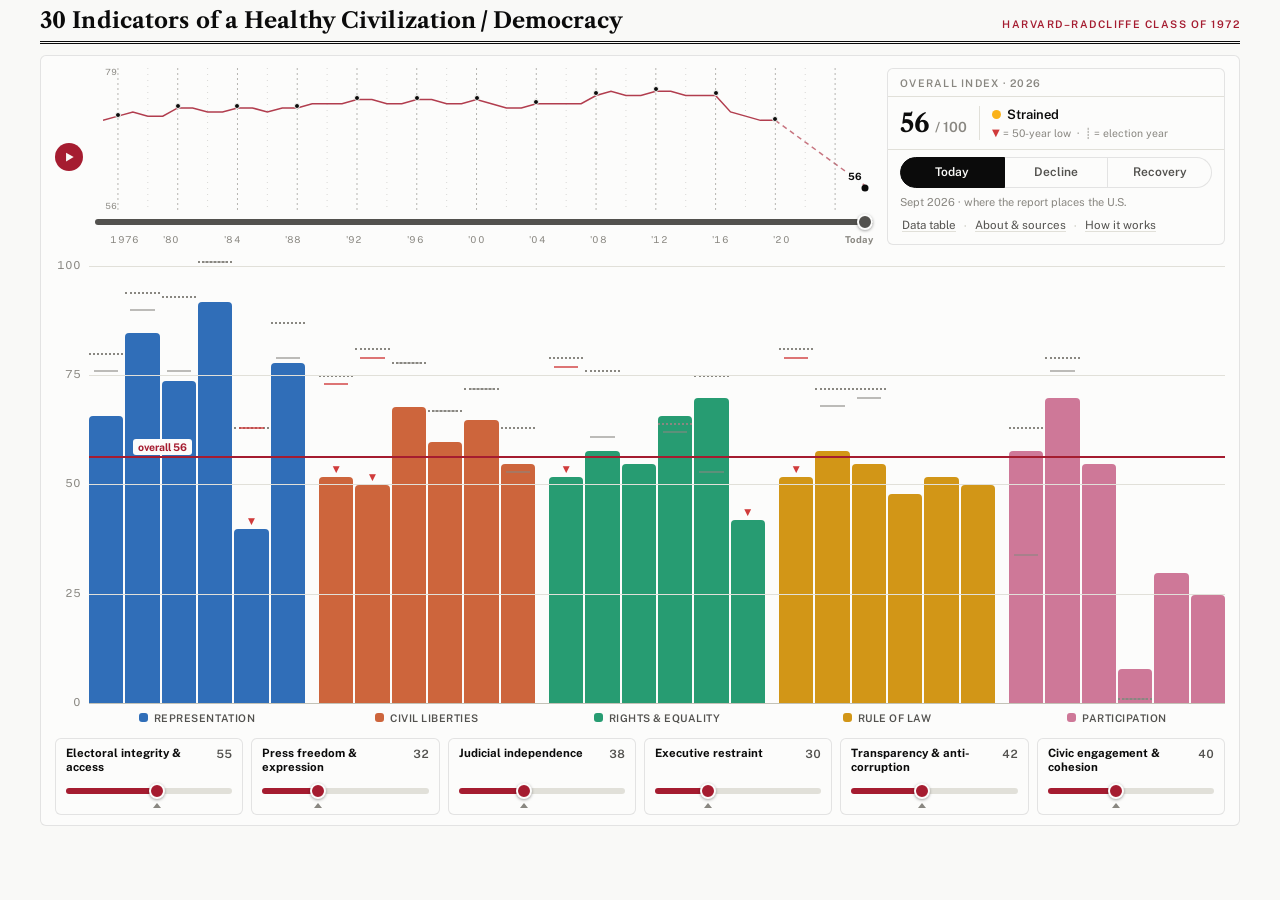
==== commit deb5834b: "Clustered mark tooltips; lowest-point mark on every measured column - Marks within a few pixels of e" ====
--- a/index.html
+++ b/index.html
@@ -4,994 +4,17 @@
 <meta charset="utf-8">
 <meta name="viewport" content="width=device-width, initial-scale=1">
 <meta name="description" content="30 indicators of a healthy civilization/democracy - an interactive prototype grounded in International IDEA Global State of Democracy data.">
+<title>30 Indicators of a Healthy Civilization / Democracy</title>
+<link rel="stylesheet" href="https://fonts.googleapis.com/css2?family=Libre+Caslon+Text:ital,wght@0,400;0,700;1,400&family=Public+Sans:ital,wght@0,400;0,500;0,600;0,700;1,400&display=swap">
+<link rel="stylesheet" href="assets/style.css">
 <script>
 /* Set this to your Cloudflare Worker URL to enable the AI chat on this site
-   (see cloudflare-worker/worker.js for setup). Leave empty to hide the chat. */
+   (see cloudflare-worker/worker.js for setup). Leave empty: the chat then runs
+   only inside the claude.ai artifact viewer. */
 window.TI_WORKER_URL = "";
 </script>
 </head>
 <body>
-<title>30 Indicators of a Healthy Civilization / Democracy</title>
-<link rel="stylesheet" href="https://fonts.googleapis.com/css2?family=Libre+Caslon+Text:ital,wght@0,400;0,700;1,400&family=Public+Sans:ital,wght@0,400;0,500;0,600;0,700;1,400&display=swap">
-<style>
-  :root {
-    --page: #f9f9f7;
-    --surface: #fcfcfb;
-    --ink: #0b0b0b;
-    --ink-2: #52514e;
-    --ink-muted: #898781;
-    --grid: #e1e0d9;
-    --baseline: #c3c2b7;
-    --ring: rgba(11, 11, 11, 0.10);
-    --accent: #a51c30;
-    --dom-1: #306eb8;
-    --dom-2: #cd653c;
-    --dom-3: #279c72;
-    --dom-4: #d29617;
-    --dom-5: #ce7898;
-    --status-good: #0ca30c;
-    --status-warning: #fab219;
-    --status-serious: #ec835a;
-    --status-critical: #d03b3b;
-    --tooltip-bg: #1e1e1c;
-    --tooltip-ink: #ffffff;
-    --backdrop: rgba(20, 20, 18, 0.45);
-    --bubble: #f0efec;
-    color-scheme: light;
-  }
-  @media (prefers-color-scheme: dark) {
-    :root:not([data-theme="light"]) {
-      --page: #0d0d0d;
-      --surface: #1a1a19;
-      --ink: #ffffff;
-      --ink-2: #c3c2b7;
-      --ink-muted: #898781;
-      --grid: #2c2c2a;
-      --baseline: #383835;
-      --ring: rgba(255, 255, 255, 0.10);
-      --accent: #d97781;
-      --dom-1: #4784ce;
-      --dom-2: #c46038;
-      --dom-3: #2c9470;
-      --dom-4: #bb861e;
-      --dom-5: #c25b80;
-      --tooltip-bg: #f4f3ef;
-      --tooltip-ink: #0b0b0b;
-      --backdrop: rgba(0, 0, 0, 0.6);
-      --bubble: #262624;
-      color-scheme: dark;
-    }
-  }
-  :root[data-theme="dark"] {
-    --page: #0d0d0d;
-    --surface: #1a1a19;
-    --ink: #ffffff;
-    --ink-2: #c3c2b7;
-    --ink-muted: #898781;
-    --grid: #2c2c2a;
-    --baseline: #383835;
-    --ring: rgba(255, 255, 255, 0.10);
-    --accent: #d97781;
-    --dom-1: #4784ce;
-    --dom-2: #c46038;
-    --dom-3: #2c9470;
-    --dom-4: #bb861e;
-    --dom-5: #c25b80;
-    --tooltip-bg: #f4f3ef;
-    --tooltip-ink: #0b0b0b;
-    --backdrop: rgba(0, 0, 0, 0.6);
-    --bubble: #262624;
-    color-scheme: dark;
-  }
-
-  body {
-    background: var(--page);
-    color: var(--ink);
-    font-family: "Public Sans", system-ui, -apple-system, "Segoe UI", sans-serif;
-    font-size: 16px;
-    line-height: 1.55;
-    margin: 0;
-    padding-block: 0 88px;
-    padding-inline: 20px;
-  }
-  .shell { max-width: 1200px; margin: 0 auto; }
-
-  /* ---------- Masthead ---------- */
-  header.masthead {
-    display: flex;
-    flex-wrap: wrap;
-    align-items: baseline;
-    justify-content: space-between;
-    gap: 4px 24px;
-    padding-block: 9px 8px;
-    border-bottom: 3px double var(--ink);
-    margin-bottom: 11px;
-  }
-  .eyebrow {
-    font-size: 10.5px;
-    font-weight: 600;
-    letter-spacing: 0.14em;
-    text-transform: uppercase;
-    color: var(--accent);
-    margin: 0;
-  }
-  h1 {
-    font-family: "Libre Caslon Text", Georgia, "Times New Roman", serif;
-    font-weight: 700;
-    font-size: clamp(17px, 1.8vw, 22px);
-    line-height: 1.1;
-    letter-spacing: 0.005em;
-    margin: 0;
-    text-wrap: balance;
-  }
-
-  .hero-tile {
-    padding: 7px 12px 8px;
-    min-height: 52px;
-    box-sizing: border-box;
-    display: flex;
-    align-items: center;
-    gap: 12px;
-    flex: none;
-  }
-  .hero-meta { text-align: left; border-left: 1px solid var(--grid); padding-left: 12px; line-height: 1.35; display: flex; flex-wrap: wrap; align-items: baseline; column-gap: 10px; min-width: 0; }
-  .hero-meta .low-key { flex-basis: 100%; }
-  .scenario-cap { font-size: 11px; color: var(--ink-muted); line-height: 1.3; min-height: 14px; margin: 0; white-space: nowrap; overflow: hidden; text-overflow: ellipsis; }
-  .hero-figure {
-    font-family: "Libre Caslon Text", Georgia, serif;
-    font-weight: 700;
-    font-size: 26px;
-    line-height: 1;
-    display: flex;
-    align-items: baseline;
-    gap: 5px;
-    font-variant-numeric: lining-nums;
-    flex: none;
-    white-space: nowrap;
-  }
-  .hero-figure .of-100 { font-size: 14px; font-weight: 600; color: var(--ink-muted); font-family: "Public Sans", system-ui, sans-serif; }
-  .stack-strip {
-    font-size: 10.5px;
-    font-weight: 600;
-    letter-spacing: 0.12em;
-    text-transform: uppercase;
-    color: var(--ink-muted);
-    margin: 0;
-    padding: 6px 12px 5px;
-    border-bottom: 1px solid var(--grid);
-  }
-  .hero-status {
-    display: inline-flex;
-    align-items: center;
-    gap: 6px;
-    font-size: 13px;
-    font-weight: 600;
-  }
-  .hero-status .dot { width: 9px; height: 9px; border-radius: 50%; flex: none; }
-  .hero-delta { font-size: 12px; color: var(--ink-2); margin-top: 1px; font-variant-numeric: tabular-nums; }
-
-  /* ---------- Chart card ---------- */
-  .chart-card {
-    background: var(--surface);
-    border: 1px solid var(--ring);
-    border-radius: 6px;
-    padding: 12px 14px 10px;
-  }
-  .timebar { display: flex; flex-wrap: wrap; align-items: center; gap: 8px 12px; margin-bottom: 8px; }
-  .timebar button {
-    width: 28px; height: 28px;
-    border-radius: 50%;
-    border: 0;
-    background: var(--accent);
-    color: var(--page);
-    font-size: 13px;
-    line-height: 1;
-    cursor: pointer;
-    flex: none;
-  }
-  .timebar button:focus-visible { outline: 2px solid var(--accent); outline-offset: 2px; }
-  .top-band {
-    display: flex;
-    flex-wrap: wrap;
-    align-items: stretch;
-    gap: 10px 14px;
-    margin-bottom: 12px;
-  }
-  .zone {
-    min-width: 0;
-    display: flex;
-    flex-direction: column;
-    gap: 7px;
-  }
-  .zone-time { flex: 1 1 320px; }
-  .right-stack {
-    flex: 0 0 336px;
-    min-width: 0;
-    display: flex;
-    flex-direction: column;
-    background: var(--surface);
-    border: 1px solid var(--ring);
-    border-radius: 6px;
-  }
-  .zone-scenario { flex: 0 1 auto; border-top: 1px solid var(--grid); padding: 7px 12px 8px; }
-  .scenario-row { position: relative; }
-  .time-note {
-    position: absolute;
-    left: 0;
-    top: 50%;
-    transform: translateY(-50%);
-    font: inherit;
-    background: var(--surface);
-    border: 1px solid var(--accent);
-    border-radius: 999px;
-    padding: 5px 13px;
-    white-space: nowrap;
-    z-index: 1;
-    cursor: pointer;
-  }
-  .time-note:hover { background: var(--accent); color: var(--page); }
-  .time-note:focus-visible { outline: 2px solid var(--accent); outline-offset: 2px; }
-  .scenario-row { display: flex; flex-wrap: wrap; align-items: center; gap: 8px; }
-  .seg { display: flex; flex: 1 1 auto; }
-  .seg button {
-    flex: 1 1 0;
-    font: inherit;
-    font-size: 12px;
-    font-weight: 600;
-    color: var(--ink-2);
-    background: var(--surface);
-    border: 1px solid var(--ring);
-    padding: 5px 13px;
-    margin-left: -1px;
-    cursor: pointer;
-  }
-  .seg button:first-child { border-radius: 999px 0 0 999px; margin-left: 0; }
-  .seg button:last-child { border-radius: 0 999px 999px 0; }
-  .seg button:hover { color: var(--accent); }
-  .seg button[aria-pressed="true"] {
-    background: var(--ink);
-    border-color: var(--ink);
-    color: var(--page);
-    position: relative;
-    z-index: 1;
-  }
-  .seg button:focus-visible { outline: 2px solid var(--accent); outline-offset: 1px; position: relative; z-index: 2; }
-  .quiet-links { display: flex; flex-wrap: wrap; align-items: center; gap: 6px; }
-  .quiet-links .sep { color: var(--baseline); font-size: 11px; }
-  .quiet-links button {
-    font: inherit;
-    font-size: 11.5px;
-    background: none;
-    border: 0;
-    padding: 1px 2px;
-    color: var(--ink-2);
-    cursor: pointer;
-    text-decoration: underline;
-    text-underline-offset: 2px;
-    text-decoration-color: var(--grid);
-  }
-  .quiet-links button:hover { color: var(--accent); text-decoration-color: var(--accent); }
-  .quiet-links button:focus-visible { outline: 2px solid var(--accent); outline-offset: 2px; }
-  .levers-inline { margin-top: 12px; }
-  .timebar { margin-bottom: 0; flex: 1 1 auto; align-items: stretch; }
-  .timebar > button { display: flex; align-items: center; justify-content: center; align-self: center; }
-  .year-track { flex: 1; min-width: 140px; position: relative; display: flex; flex-direction: column; }
-  .year-track input[type="range"] { width: 100%; display: block; margin: 0; flex: none; }
-  .spark-box { position: relative; flex: 1 1 auto; min-height: 64px; margin: 0 8px 2px; }
-  .spark-box .spark-tail { stroke-dasharray: 5 4; opacity: 0.6; }
-  .spark-box .spark-mark { stroke: var(--ink-muted); stroke-width: 1; stroke-dasharray: 2 3; opacity: 0.6; vector-effect: non-scaling-stroke; }
-  .spark-box .spark-mark-mid { stroke-dasharray: 1 5; opacity: 0.3; }
-  .spark-mark-dot {
-    position: absolute;
-    width: 6px;
-    height: 6px;
-    border-radius: 50%;
-    background: var(--ink);
-    border: 1px solid var(--page);
-    box-sizing: border-box;
-    transform: translate(-50%, -50%);
-    pointer-events: none;
-  }
-  .spark-hi, .spark-lo {
-    position: absolute;
-    left: 2px;
-    font-size: 8.5px;
-    line-height: 1;
-    color: var(--ink-muted);
-    font-variant-numeric: tabular-nums;
-  }
-  .spark-hi { top: 0; }
-  .spark-lo { bottom: 0; }
-  .spark-val {
-    position: absolute;
-    font-size: 10px;
-    font-weight: 700;
-    line-height: 1.2;
-    color: var(--ink);
-    background: var(--surface);
-    border-radius: 3px;
-    padding: 0 3px;
-    white-space: nowrap;
-    pointer-events: none;
-  }
-  .spark-box svg { width: 100%; height: 100%; display: block; }
-  .spark-box path {
-    fill: none;
-    stroke: var(--accent);
-    stroke-width: 1.5;
-    vector-effect: non-scaling-stroke;
-    opacity: 0.85;
-  }
-  .spark-dot {
-    position: absolute;
-    width: 7px;
-    height: 7px;
-    border-radius: 50%;
-    background: var(--ink);
-    transform: translate(-50%, -50%);
-    pointer-events: none;
-  }
-
-  input[type="range"] {
-    -webkit-appearance: none;
-    appearance: none;
-    height: 20px;
-    background: transparent;
-    --fill: 50%;
-    --fill-color: var(--accent);
-    --track-color: var(--grid);
-  }
-  input[type="range"]::-webkit-slider-runnable-track {
-    height: 6px;
-    border-radius: 3px;
-    background: linear-gradient(to right, var(--fill-color) var(--fill), var(--track-color) var(--fill));
-  }
-  input[type="range"]::-webkit-slider-thumb {
-    -webkit-appearance: none;
-    width: 16px;
-    height: 16px;
-    margin-top: -5px;
-    border-radius: 50%;
-    background: var(--fill-color);
-    border: 2px solid var(--surface);
-    box-shadow: 0 1px 3px rgba(0, 0, 0, 0.35);
-    box-sizing: border-box;
-  }
-  input[type="range"]::-moz-range-track { height: 6px; border-radius: 3px; background: var(--track-color); }
-  input[type="range"]::-moz-range-progress { height: 6px; border-radius: 3px; background: var(--fill-color); }
-  input[type="range"]::-moz-range-thumb {
-    width: 12px;
-    height: 12px;
-    border: 2px solid var(--surface);
-    border-radius: 50%;
-    background: var(--fill-color);
-    box-sizing: border-box;
-  }
-  #yearSlider { --fill-color: var(--ink-2); }
-  .year-ruler { position: relative; flex: none; height: 13px; }
-  .year-ruler span {
-    position: absolute;
-    top: 1px;
-    transform: translateX(-50%);
-    font-size: 9.5px;
-    letter-spacing: 0.04em;
-    color: var(--ink-muted);
-    font-variant-numeric: tabular-nums;
-    white-space: nowrap;
-  }
-  .year-ruler span:first-child { transform: none; }
-  .year-ruler span:last-child { transform: translateX(-100%); font-weight: 700; }
-  .low-key { display: inline-flex; align-items: center; font-size: 10.5px; color: var(--ink-muted); margin-top: 2px; }
-  .bar.no-data { opacity: 0.3; }
-  body.time-past .low-flag { display: none; }
-  body.time-past .lever-grid, body.time-past .seg { opacity: 0.45; pointer-events: none; }
-  .time-note { font-size: 11px; color: var(--accent); font-weight: 600; }
-
-  .chart-scroll { overflow-x: auto; }
-  .chart-inner { min-width: 660px; position: relative; }
-
-  .plot {
-    position: relative;
-    height: 340px;
-    margin-left: 34px;
-    margin-top: 10px;
-  }
-  .gridline {
-    position: absolute;
-    left: 0; right: 0;
-    height: 1px;
-    background: var(--grid);
-  }
-  .gridline.zero { background: var(--baseline); }
-  .mean-line {
-    position: absolute;
-    left: 0;
-    right: 0;
-    height: 0;
-    border-top: 2px solid var(--accent);
-    transition: bottom 320ms cubic-bezier(0.25, 0.7, 0.3, 1);
-    pointer-events: none;
-    z-index: 2;
-  }
-  body.playing .mean-line { transition: none; }
-  @media (prefers-reduced-motion: reduce) { .mean-line { transition: none; } }
-  .mean-label {
-    position: absolute;
-    left: 44px;
-    bottom: 3px;
-    font-size: 10.5px;
-    font-weight: 700;
-    color: var(--accent);
-    background: var(--surface);
-    padding: 0 5px;
-    border-radius: 3px;
-  }
-  .grid-label {
-    position: absolute;
-    left: -34px;
-    width: 26px;
-    text-align: right;
-    transform: translateY(-50%);
-    font-size: 11px;
-    color: var(--ink-muted);
-    font-variant-numeric: tabular-nums;
-  }
-
-  .bars {
-    position: absolute;
-    inset: 0;
-    display: flex;
-    gap: 14px;
-    align-items: flex-end;
-  }
-  .group { flex: 1 1 0; display: flex; gap: 2px; align-items: flex-end; justify-content: center; height: 100%; }
-  .bar {
-    flex: 1 1 0;
-    max-width: 40px;
-    position: relative;
-    height: 100%;
-    display: flex;
-    align-items: flex-end;
-    background: none;
-    border: 0;
-    padding: 0;
-    margin: 0;
-    cursor: pointer;
-    font: inherit;
-    transition: opacity 160ms ease;
-  }
-  .bar-fill {
-    width: 100%;
-    border-radius: 4px 4px 0 0;
-    transition: height 320ms cubic-bezier(0.25, 0.7, 0.3, 1);
-    min-height: 2px;
-  }
-  .g1 .bar-fill { background: var(--dom-1); }
-  .g2 .bar-fill { background: var(--dom-2); }
-  .g3 .bar-fill { background: var(--dom-3); }
-  .g4 .bar-fill { background: var(--dom-4); }
-  .g5 .bar-fill { background: var(--dom-5); }
-  .bar:hover .bar-fill, .bar:focus-visible .bar-fill { filter: brightness(0.88); }
-  .bar:focus-visible { outline: 2px solid var(--accent); outline-offset: 2px; }
-  .base-tick {
-    position: absolute;
-    left: 0; right: 0;
-    height: 8px;
-    margin-bottom: -4px; /* keep the drawn line on the value, hit zone straddling it */
-    border-top: 2px dotted var(--ink-muted);
-    pointer-events: auto;
-    cursor: help;
-  }
-  .lowest-tick {
-    position: absolute;
-    left: 15%; right: 15%;
-    height: 8px;
-    margin-bottom: -4px;
-    border-top: 2px solid var(--status-critical);
-    opacity: 0.7;
-    pointer-events: auto;
-    cursor: help;
-  }
-  .low-flag {
-    position: absolute;
-    left: 50%;
-    transform: translateX(-50%);
-    color: var(--status-critical);
-    font-size: 9px;
-    line-height: 1;
-    pointer-events: auto;
-    cursor: help;
-    transition: bottom 320ms cubic-bezier(0.25, 0.7, 0.3, 1);
-  }
-  .low-glyph { color: var(--status-critical); font-size: 10px; }
-  @media (prefers-reduced-motion: reduce) {
-    .low-flag { transition: none; }
-  }
-  body.playing .bar-fill, body.playing .low-flag { transition: none; }
-  @media (prefers-reduced-motion: reduce) {
-    .bar-fill { transition: none; }
-  }
-
-  .group-labels {
-    display: flex;
-    gap: 14px;
-    margin-left: 34px;
-    margin-top: 6px;
-  }
-  .group-labels span {
-    flex: 1 1 0;
-    display: inline-flex;
-    align-items: center;
-    justify-content: center;
-    gap: 6px;
-    font-size: 10.5px;
-    font-weight: 600;
-    letter-spacing: 0.05em;
-    text-transform: uppercase;
-    color: var(--ink-2);
-  }
-  .group-labels .swatch { width: 9px; height: 9px; border-radius: 3px; flex: none; }
-  .help-levers { margin: 6px 0 0; padding-left: 18px; }
-  .help-levers li { margin: 5px 0; }
-
-  .tooltip {
-    position: absolute;
-    z-index: 5;
-    background: var(--tooltip-bg);
-    color: var(--tooltip-ink);
-    border-radius: 5px;
-    padding: 8px 11px;
-    font-size: 12.5px;
-    line-height: 1.4;
-    max-width: 230px;
-    pointer-events: none;
-    box-shadow: 0 3px 10px rgba(0, 0, 0, 0.25);
-  }
-  .tooltip[hidden] { display: none; }
-  .tooltip .t-name { font-weight: 700; }
-  .tooltip .t-domain { opacity: 0.75; font-size: 11.5px; }
-  .tooltip .t-val { font-variant-numeric: tabular-nums; margin-top: 2px; }
-
-  /* ---------- Levers ---------- */
-
-  .lever-grid {
-    display: grid;
-    grid-template-columns: repeat(auto-fit, minmax(260px, 1fr));
-    gap: 8px;
-  }
-  .lever {
-    background: var(--surface);
-    border: 1px solid var(--ring);
-    border-radius: 6px;
-    padding: 8px 12px;
-  }
-  .lever-top { display: flex; justify-content: space-between; align-items: baseline; gap: 8px; }
-  .lever label { font-weight: 700; font-size: 12.5px; line-height: 1.25; }
-  .lever-value { font-variant-numeric: tabular-nums; font-weight: 600; font-size: 12.5px; color: var(--ink-2); }
-  .slider-wrap { position: relative; margin-top: 6px; padding-bottom: 6px; }
-  .lever input[type="range"] {
-    width: 100%;
-    margin: 0;
-    display: block;
-  }
-  .lever input[type="range"]:focus-visible { outline: 2px solid var(--accent); outline-offset: 3px; }
-  .today-mark {
-    position: absolute;
-    top: 100%;
-    margin-top: -4px;
-    width: 0;
-    height: 0;
-    transform: translateX(-50%);
-    border-left: 4px solid transparent;
-    border-right: 4px solid transparent;
-    border-bottom: 5px solid var(--ink-muted);
-    pointer-events: none;
-  }
-
-  /* ---------- Dialogs ---------- */
-  dialog {
-    background: var(--surface);
-    color: var(--ink);
-    border: 1px solid var(--ring);
-    border-radius: 8px;
-    padding: 0;
-    width: min(760px, calc(100vw - 40px));
-    max-height: min(84vh, 700px);
-  }
-  dialog[open] { display: flex; flex-direction: column; }
-  dialog::backdrop { background: var(--backdrop); }
-  .chart-row { display: flex; gap: 12px; align-items: stretch; }
-  .chart-row .chart-scroll { flex: 1 1 auto; min-width: 0; }
-  .history-panel {
-    flex: none;
-    width: 340px;
-    background: var(--surface);
-    border: 1px solid var(--ring);
-    border-radius: 8px;
-    display: flex;
-    flex-direction: column;
-    overflow: hidden;
-  }
-  .history-panel[hidden] { display: none; }
-  .history-panel .dialog-body { overflow-y: auto; }
-  @media (max-width: 899px) {
-    .chart-row { flex-wrap: wrap; }
-    .history-panel { width: 100%; }
-    .zone-time, .right-stack { flex: 1 1 100%; }
-    .hero-tile { min-width: 0; min-height: 0; padding: 5px 10px 6px; gap: 9px; }
-    .hero-meta { min-width: 0; padding-left: 9px; line-height: 1.3; }
-    .hero-figure { font-size: 20px; }
-    .hero-delta, .low-key { display: none; }
-    .spark-box { min-height: 42px; }
-    .year-ruler .yr-alt { display: none; }
-    .stack-strip { font-size: 9px; padding: 5px 10px 4px; }
-    .zone-scenario { padding: 6px 10px 7px; }
-    .hero-status { font-size: 12px; }
-
-    body { padding-inline: 12px; padding-block: 0 80px; }
-    header.masthead { padding-block: 7px 6px; margin-bottom: 8px; }
-    .eyebrow { font-size: 9px; letter-spacing: 0.1em; }
-    .top-band { gap: 7px; margin-bottom: 8px; }
-    .zone { gap: 4px; }
-    .timebar { gap: 8px; }
-    .seg button { font-size: 11.5px; padding: 4px 10px; }
-    .quiet-links button { font-size: 11px; }
-    .mast-date { display: none; }
-    .chart-card { padding: 9px 10px 8px; }
-    .plot { height: 215px; }
-    .group-labels span { font-size: 9.5px; letter-spacing: 0.03em; }
-    .levers-inline { margin-top: 6px; }
-    .lever-grid { grid-template-columns: 1fr 1fr; gap: 5px; }
-    .lever { padding: 5px 8px; }
-    .lever label { font-size: 11px; line-height: 1.2; }
-    .lever-value { font-size: 11px; }
-    .slider-wrap { margin-top: 3px; padding-bottom: 4px; }
-  }
-  .zone, .right-stack { max-width: 100%; }
-  .dialog-head {
-    display: flex;
-    justify-content: space-between;
-    align-items: center;
-    gap: 12px;
-    padding: 14px 18px;
-    border-bottom: 1px solid var(--grid);
-    flex: none;
-  }
-  .dialog-head h3 {
-    font-family: "Libre Caslon Text", Georgia, serif;
-    font-weight: 700;
-    font-size: 18px;
-    margin: 0;
-  }
-  .dialog-close {
-    font: inherit;
-    font-size: 18px;
-    line-height: 1;
-    background: none;
-    border: 0;
-    color: var(--ink-2);
-    cursor: pointer;
-    padding: 4px 8px;
-    border-radius: 4px;
-  }
-  .dialog-close:hover { color: var(--ink); }
-  .dialog-close:focus-visible { outline: 2px solid var(--accent); }
-  .dialog-body { padding: 12px 18px 18px; overflow: auto; font-size: 13.5px; color: var(--ink-2); }
-  .dialog-body p { margin: 0 0 10px; max-width: 76ch; }
-  .dialog-body a { color: var(--accent); }
-
-  table { border-collapse: collapse; width: 100%; font-size: 13.5px; color: var(--ink); }
-  th, td { text-align: left; padding: 7px 12px 7px 0; border-bottom: 1px solid var(--grid); }
-  th {
-    font-size: 11px;
-    font-weight: 600;
-    letter-spacing: 0.08em;
-    text-transform: uppercase;
-    color: var(--ink-muted);
-  }
-  td.num, th.num { text-align: right; font-variant-numeric: tabular-nums; }
-  td .row-swatch {
-    display: inline-block;
-    width: 9px; height: 9px;
-    border-radius: 3px;
-    margin-right: 8px;
-    vertical-align: baseline;
-  }
-  .history-svg { width: 100%; height: auto; display: block; margin-top: 4px; }
-  .history-svg .h-grid { stroke: var(--grid); stroke-width: 1; }
-  .history-svg .h-mark { stroke: var(--ink-muted); stroke-width: 1; stroke-dasharray: 2 3; opacity: 0.45; }
-  .history-svg .h-zero { stroke: var(--baseline); }
-  .history-svg .h-axis { fill: var(--ink-muted); font-size: 10px; }
-  .history-svg .h-line { fill: none; stroke-width: 2; stroke-linejoin: round; stroke-linecap: round; }
-  .history-svg .h-guide { stroke: var(--ink-muted); stroke-dasharray: 3 3; }
-  .history-svg .h-hlabel { fill: var(--ink); font-size: 11px; font-weight: 600; }
-  .history-svg .h-mlabel { fill: var(--ink); font-size: 9.5px; font-weight: 600; }
-  .history-svg .h-rlabel { fill: var(--ink); font-size: 10px; }
-  .history-svg .h-vlabel { fill: var(--ink); font-size: 10px; font-weight: 700; }
-  .history-svg .h-vlabel-in { fill: var(--page); }
-  .history-note { font-size: 12.5px; color: var(--ink-muted); margin: 8px 0 0; max-width: 76ch; }
-
-  .chat-launcher {
-    position: fixed;
-    right: 20px;
-    bottom: calc(20px + env(safe-area-inset-bottom, 0px));
-    border-radius: 999px;
-    border: 0;
-    background: var(--accent);
-    color: var(--page);
-    cursor: pointer;
-    z-index: 60;
-    display: flex;
-    align-items: center;
-    gap: 9px;
-    padding: 13px 20px 13px 17px;
-    font: inherit;
-    font-size: 15px;
-    font-weight: 700;
-    box-shadow: 0 4px 14px rgba(0, 0, 0, 0.28);
-  }
-  .chat-launcher[hidden] { display: none; }
-  .chat-launcher:focus-visible { outline: 2px solid var(--accent); outline-offset: 3px; }
-  .chat-panel {
-    position: fixed;
-    right: 20px;
-    bottom: calc(86px + env(safe-area-inset-bottom, 0px));
-    width: min(420px, calc(100vw - 40px));
-    height: min(700px, calc(100vh - 130px));
-    background: var(--surface);
-    border: 1px solid var(--ring);
-    border-radius: 12px;
-    box-shadow: 0 10px 34px rgba(0, 0, 0, 0.3);
-    z-index: 59;
-    display: flex;
-    flex-direction: column;
-    overflow: hidden;
-  }
-  .chat-panel[hidden] { display: none; }
-  .chat-panel.maximized {
-    left: 0;
-    right: 0;
-    top: 0;
-    bottom: 0;
-    width: auto;
-    height: auto;
-    border-radius: 0;
-    border: 0;
-  }
-  .chat-panel:fullscreen { width: 100%; height: 100%; border-radius: 0; border: 0; }
-  .chat-panel:-webkit-full-screen { width: 100%; height: 100%; border-radius: 0; border: 0; }
-  /* keep the conversation a readable column when the panel spans the screen */
-  .chat-panel.maximized .chat-body,
-  .chat-panel.maximized .chat-foot { padding-inline: max(14px, calc((100% - 760px) / 2)); }
-  .chat-panel:fullscreen .chat-body,
-  .chat-panel:fullscreen .chat-foot { padding-inline: max(14px, calc((100% - 760px) / 2)); }
-  .chat-panel:-webkit-full-screen .chat-body,
-  .chat-panel:-webkit-full-screen .chat-foot { padding-inline: max(14px, calc((100% - 760px) / 2)); }
-  /* in full screen, keep chart bubbles at a height where two fit on one screen */
-  .chat-panel.maximized .chart-msg svg,
-  .chat-panel:fullscreen .chart-msg svg { max-width: 540px; display: block; margin-inline: auto; }
-  .chat-panel:-webkit-full-screen .chart-msg svg { max-width: 540px; display: block; margin-inline: auto; }
-  body:has(.chat-panel.maximized:not([hidden])) .chat-launcher { display: none; }
-  .chat-head {
-    display: flex;
-    align-items: center;
-    gap: 10px;
-    padding: 10px 10px 10px 14px;
-    border-bottom: 1px solid var(--grid);
-    flex: none;
-  }
-  .chat-head h3 {
-    font-family: "Libre Caslon Text", Georgia, serif;
-    font-weight: 700;
-    font-size: 16px;
-    margin: 0;
-    flex: 1;
-  }
-  .mode-row { display: flex; gap: 4px; }
-  .mode-row button {
-    font: inherit;
-    font-size: 11.5px;
-    font-weight: 600;
-    color: var(--ink-2);
-    background: var(--page);
-    border: 1px solid var(--ring);
-    border-radius: 999px;
-    padding: 3px 9px;
-    cursor: pointer;
-  }
-  .mode-row button[aria-pressed="true"] {
-    background: var(--accent);
-    border-color: var(--accent);
-    color: var(--page);
-  }
-  .mode-row button:focus-visible { outline: 2px solid var(--accent); outline-offset: 2px; }
-  .chat-body { padding: 14px; overflow-y: auto; flex: 1; min-height: 120px; background: var(--page); }
-  .chat-foot { padding: 10px 14px 12px; border-top: 1px solid var(--grid); flex: none; background: var(--surface); }
-
-  .chat-log { display: flex; flex-direction: column; gap: 8px; margin-bottom: 12px; }
-  .chat-log:empty { margin-bottom: 0; }
-  .msg {
-    max-width: 82%;
-    padding: 9px 13px;
-    border-radius: 16px;
-    font-size: 14px;
-    line-height: 1.45;
-    white-space: pre-wrap;
-    box-shadow: 0 1px 1px rgba(0, 0, 0, 0.07);
-  }
-  .msg.user {
-    align-self: flex-end;
-    background: var(--accent);
-    color: var(--page);
-    border-bottom-right-radius: 5px;
-  }
-  .msg.ai {
-    align-self: flex-start;
-    background: var(--bubble);
-    color: var(--ink);
-    border-bottom-left-radius: 5px;
-  }
-  .msg.chart-msg { max-width: 100%; width: 100%; box-sizing: border-box; padding: 8px 10px 6px; cursor: pointer; }
-  .msg.chart-msg:focus-visible { outline: 2px solid var(--accent); }
-  .chart-cap { font-size: 11px; color: var(--ink-muted); margin-top: 3px; }
-  .mini-legend { display: flex; flex-wrap: wrap; gap: 3px 12px; margin-bottom: 5px; }
-  .mini-legend span { display: inline-flex; align-items: center; gap: 5px; font-size: 11.5px; color: var(--ink-2); }
-  .mini-legend .swatch { width: 8px; height: 8px; border-radius: 2px; flex: none; }
-  .typing { display: inline-flex; gap: 4px; padding: 3px 2px; }
-  .typing span {
-    width: 7px; height: 7px;
-    border-radius: 50%;
-    background: var(--ink-muted);
-    animation: typing-blink 1.2s infinite;
-  }
-  .typing span:nth-child(2) { animation-delay: 0.2s; }
-  .typing span:nth-child(3) { animation-delay: 0.4s; }
-  @keyframes typing-blink { 0%, 60%, 100% { opacity: 0.25; } 30% { opacity: 1; } }
-  @media (prefers-reduced-motion: reduce) { .typing span { animation: none; } }
-  .faq-chips { display: flex; flex-wrap: wrap; gap: 6px; margin-bottom: 4px; }
-  /* once a conversation exists, suggestions collapse to one swipeable row so answers keep the room */
-  .chat-log:not(:empty) ~ .faq-chips { flex-wrap: nowrap; overflow-x: auto; scrollbar-width: thin; padding-bottom: 3px; }
-  .chat-log:not(:empty) ~ .faq-chips button { flex: none; }
-  .faq-chips button {
-    font: inherit;
-    font-size: 12px;
-    color: var(--ink-2);
-    background: var(--surface);
-    border: 1px solid var(--ring);
-    border-radius: 999px;
-    padding: 5px 11px;
-    cursor: pointer;
-    text-align: left;
-  }
-  .faq-chips button:hover { border-color: var(--accent); color: var(--accent); }
-  .faq-chips button:focus-visible { outline: 2px solid var(--accent); outline-offset: 2px; }
-
-  .ask-row { display: flex; gap: 8px; align-items: center; }
-  .ask-row input {
-    flex: 1;
-    font: inherit;
-    font-size: 15px;
-    padding: 10px 16px;
-    border: 1px solid var(--ring);
-    border-radius: 999px;
-    background: var(--page);
-    color: var(--ink);
-    min-width: 0;
-  }
-  .ask-row input:focus-visible { outline: 2px solid var(--accent); }
-  .ask-row button {
-    width: 42px;
-    height: 42px;
-    flex: none;
-    display: flex;
-    align-items: center;
-    justify-content: center;
-    border: 0;
-    border-radius: 50%;
-    background: var(--accent);
-    color: var(--page);
-    cursor: pointer;
-  }
-  .ask-row button:disabled { opacity: 0.5; cursor: default; }
-  .ask-row button:focus-visible { outline: 2px solid var(--accent); outline-offset: 2px; }
-  .ask-hint { font-size: 11.5px; color: var(--ink-muted); margin: 7px 4px 0; }
-  .chat-body.gating { display: flex; align-items: center; justify-content: center; }
-  .gate-screen {
-    display: flex;
-    flex-direction: column;
-    align-items: center;
-    text-align: center;
-    gap: 13px;
-    padding: 24px 16px;
-    width: 100%;
-  }
-  .gate-screen[hidden] { display: none; }
-  .gate-screen h4 {
-    font-family: "Libre Caslon Text", Georgia, serif;
-    font-weight: 700;
-    font-size: 19px;
-    margin: 0;
-    color: var(--ink);
-  }
-  .gate-screen p { margin: 0; font-size: 12.5px; color: var(--ink-2); max-width: 34ch; }
-  .gate-screen .gate-alt { font-size: 11px; color: var(--ink-muted); margin-top: 10px; }
-  .gate-screen .gate-alt a { color: var(--accent); }
-  .gate-btn {
-    font: inherit;
-    font-size: 15px;
-    font-weight: 700;
-    padding: 12px 20px;
-    border-radius: 999px;
-    border: 0;
-    background: var(--accent);
-    color: var(--page);
-    cursor: pointer;
-    text-decoration: none;
-    display: block;
-    width: 100%;
-    max-width: 250px;
-    text-align: center;
-    box-sizing: border-box;
-  }
-  .gate-btn.ghost {
-    background: transparent;
-    color: var(--ink-2);
-    border: 1px solid var(--ring);
-    font-size: 12.5px;
-    font-weight: 600;
-    padding: 8px 16px;
-    max-width: 250px;
-  }
-  .gate-btn:focus-visible { outline: 2px solid var(--accent); outline-offset: 2px; }
-
-  td .delta-up { color: var(--status-good); }
-  td .delta-down { color: var(--status-critical); }
-  @media (prefers-color-scheme: light) {
-    :root:not([data-theme="dark"]) td .delta-up { color: #006300; }
-  }
-  :root[data-theme="light"] td .delta-up { color: #006300; }
-
-  /* ---------- One-screen fit on desktop ---------- */
-  @media (min-width: 900px) {
-    html, body { height: 100%; }
-    body { overflow: hidden; padding-block: 0; }
-    .shell {
-      height: 100%;
-      display: flex;
-      flex-direction: column;
-      overflow: auto;
-      padding-bottom: 74px;
-      box-sizing: border-box;
-    }
-    header.masthead { flex: none; }
-    .chart-card {
-      flex: 1 1 auto;
-      min-height: 230px;
-      display: flex;
-      flex-direction: column;
-    }
-    .chart-row { flex: 1 1 auto; min-height: 0; }
-    .chart-scroll { min-height: 0; }
-    .history-panel { max-height: 100%; }
-    .chart-inner { height: 100%; display: flex; flex-direction: column; box-sizing: border-box; }
-    .plot { flex: 1 1 auto; height: auto; min-height: 220px; }
-    .group-labels, .chart-head { flex: none; }
-    .top-band, .levers-inline { flex: none; }
-    .lever-grid { grid-template-columns: repeat(3, 1fr); }
-  }
-  @media (min-width: 1100px) {
-    .lever-grid { grid-template-columns: repeat(6, 1fr); }
-    .lever label { font-size: 11.5px; min-height: 29px; }
-    .lever-top { align-items: flex-start; }
-    .lever-value { font-size: 11.5px; }
-    .lever { padding: 7px 10px; }
-  }
-  @media (min-width: 900px) and (max-height: 780px) {
-    .hero-tile { padding-block: 6px; }
-    .hero-figure { font-size: 26px; }
-    .lever { padding-block: 7px; }
-  }
-</style>
 
 <div class="shell">
   <header class="masthead">
@@ -1089,7 +112,7 @@
     <button type="button" class="dialog-close" data-close-dialog aria-label="Close">&#10005;</button>
   </div>
   <div class="dialog-body">
-    <p><strong>The chart.</strong> Thirty indicators of democratic health, scored 0&ndash;100. Press &#9654; or drag the year slider: 1975&ndash;2020 replay measured U.S. values (GSoD Indices v5.1, &times;100), 2021&ndash;2025 bridge to today illustratively, and muted columns have no pre-2023 data. The dotted mark on a column is its measured 2020 value. On columns marked <span style="color:var(--status-critical)">&#9660;</span> the short red line is the previous 1975&ndash;2020 low &mdash; the 2026 report says those indicators have now fallen below it; <span style="color:var(--status-critical)">&#9660;</span> marks an indicator the 2026 report puts at a 50-year low. Hover any column for detail; click it for its full 45-year line.</p>
+    <p><strong>The chart.</strong> Thirty indicators of democratic health, scored 0&ndash;100. Press &#9654; or drag the year slider: 1975&ndash;2020 replay measured U.S. values (GSoD Indices v5.1, &times;100), 2021&ndash;2025 bridge to today illustratively, and muted columns have no pre-2023 data. The dotted mark on a column is its measured 2020 value; the short solid line its lowest measured value of 1975&ndash;2020 &mdash; red on columns marked <span style="color:var(--status-critical)">&#9660;</span>, where the 2026 report says the indicator has now fallen below that old floor, gray elsewhere as historical context; <span style="color:var(--status-critical)">&#9660;</span> marks an indicator the 2026 report puts at a 50-year low. Hover any column for detail; click it for its full 45-year line.</p>
     <p><strong>The levers.</strong> Each bundles the choices a society makes in one arena (0 = weaker, 100 = stronger); every indicator listens to two or three of them, weighted by how strongly that arena shapes it. Each lever starts where that arena stands today &mdash; unevenly, as the report describes &mdash; and the tick under the slider marks that starting point.</p>
     <ul class="help-levers">
       <li><strong>Electoral integrity &amp; access</strong> &mdash; election administration, voting access, fair competition between parties.</li>
@@ -1175,1681 +198,7 @@
   </div>
 </dialog>
 
-<script>
-(function () {
-  "use strict";
-
-  var DOMAINS = [
-    { key: "g1", name: "Representation", full: "Representation" },
-    { key: "g2", name: "Civil Liberties", full: "Civil Liberties" },
-    { key: "g3", name: "Rights & Equality", full: "Rights & Equality" },
-    { key: "g4", name: "Rule of Law", full: "Rule of Law" },
-    { key: "g5", name: "Participation", full: "Participation" }
-  ];
-
-  var LEVERS = [
-    { id: "electoral", name: "Electoral integrity & access", desc: "Election administration, voting access, fair competition between parties." },
-    { id: "press", name: "Press freedom & expression", desc: "Safety of journalists, independent media, room for critical speech." },
-    { id: "courts", name: "Judicial independence", desc: "Courts free of political pressure; rulings respected and enforced." },
-    { id: "restraint", name: "Executive restraint", desc: "Self-limits on power: no punishing critics, respect for constraints." },
-    { id: "integrity", name: "Transparency & anti-corruption", desc: "Open books, sanctioned misconduct, merit-based public service." },
-    { id: "civic", name: "Civic engagement & cohesion", desc: "Participation, cross-party cooperation, tolerance for the other side." }
-  ];
-
-  /* Indicators adapted from International IDEA's Global State of Democracy framework.
-     [name, domain index, baseline (illustrative "today"), weights per lever
-      (electoral, press, courts, restraint, integrity, civic), flag, measured2020]
-     flag 2 = at its lowest level since 1975 per the GSoD 2026 report; flag 1 = statistically
-     significant decline 2020-2025 per the same report.
-     measured2020 = the US point estimate from IDEA's GSoD Indices v5.1 dataset, year 2020,
-     scaled x100 (null where the indicator was added in the 2023 framework revision and has
-     no v5.1 equivalent; "Freedom of the press" maps to v5.1 "Media Integrity"). */
-  var INDICATORS = [
-    ["Credible elections",                     0, 66, [0.7, 0.1, 0.1, 0.1, 0.0, 0.0], 0, 79],
-    ["Inclusive suffrage",                     0, 85, [0.8, 0.0, 0.1, 0.0, 0.0, 0.1], 0, 93],
-    ["Free political parties",                 0, 74, [0.4, 0.2, 0.1, 0.3, 0.0, 0.0], 1, 92],
-    ["Elected government holds real power",    0, 92, [0.6, 0.0, 0.2, 0.2, 0.0, 0.0], 0, 100],
-    ["Effective parliament",                   0, 40, [0.2, 0.0, 0.1, 0.4, 0.1, 0.2], 2, 62],
-    ["Local democracy",                        0, 78, [0.4, 0.0, 0.0, 0.2, 0.1, 0.3], 0, 86],
-
-    ["Freedom of expression",                  1, 52, [0.0, 0.6, 0.1, 0.3, 0.0, 0.0], 2, 74],
-    ["Freedom of the press",                   1, 50, [0.0, 0.8, 0.1, 0.2, 0.0, 0.0], 2, 80],
-    ["Freedom of association & assembly",      1, 68, [0.0, 0.2, 0.2, 0.5, 0.0, 0.1], 0, 77],
-    ["Freedom of religion",                    1, 60, [0.0, 0.1, 0.3, 0.2, 0.0, 0.2], 0, 66],
-    ["Freedom of movement",                    1, 65, [0.0, 0.0, 0.3, 0.5, 0.0, 0.0], 0, 71],
-    ["Personal integrity & security",          1, 55, [0.0, 0.1, 0.2, 0.4, 0.0, 0.3], 0, 62],
-
-    ["Access to justice",                      2, 52, [0.0, 0.0, 0.6, 0.1, 0.2, 0.1], 2, 78],
-    ["Basic welfare",                          2, 58, [0.0, 0.0, 0.0, 0.1, 0.4, 0.3], 0, 75],
-    ["Political equality",                     2, 55, [0.4, 0.0, 0.2, 0.0, 0.1, 0.3], 0, null],
-    ["Social group equality",                  2, 66, [0.1, 0.0, 0.3, 0.2, 0.0, 0.4], 0, 63],
-    ["Gender equality",                        2, 70, [0.1, 0.0, 0.3, 0.0, 0.1, 0.3], 0, 74],
-    ["Economic equality",                      2, 42, [0.0, 0.0, 0.0, 0.0, 0.4, 0.4], 2, null],
-
-    ["Judicial independence",                  3, 52, [0.0, 0.0, 0.8, 0.2, 0.0, 0.0], 2, 80],
-    ["Absence of corruption",                  3, 58, [0.0, 0.1, 0.2, 0.0, 0.7, 0.0], 0, 71],
-    ["Predictable enforcement of laws",        3, 55, [0.0, 0.0, 0.5, 0.3, 0.2, 0.0], 0, 71],
-    ["Executive complies with constitution",   3, 48, [0.0, 0.0, 0.4, 0.6, 0.0, 0.0], 0, null],
-    ["Oversight of security forces",           3, 52, [0.0, 0.0, 0.2, 0.4, 0.3, 0.0], 0, null],
-    ["Equal treatment before the law",         3, 50, [0.1, 0.0, 0.5, 0.3, 0.0, 0.0], 0, null],
-
-    ["Electoral participation",                4, 58, [0.5, 0.0, 0.0, 0.0, 0.0, 0.5], 0, 62],
-    ["Civil society participation",            4, 70, [0.0, 0.2, 0.0, 0.2, 0.0, 0.6], 0, 78],
-    ["Everyday civic engagement",              4, 55, [0.0, 0.1, 0.0, 0.0, 0.0, 0.8], 0, null],
-    ["Direct democracy tools",                 4, 8,  [0.3, 0.0, 0.0, 0.0, 0.0, 0.5], 0, 0],
-    ["Shared factual public sphere",           4, 30, [0.0, 0.5, 0.0, 0.0, 0.1, 0.4], 0, null],
-    ["Cross-party cooperation",                4, 25, [0.0, 0.0, 0.0, 0.1, 0.0, 0.9], 0, null]
-  ];
-
-  var SCALE = 0.7; /* points of indicator movement per weighted lever point */
-  /* Where each arena stands today (0-100, illustrative, anchored to the report:
-     press freedom and judicial independence at record lows, executive restraint
-     weakest, election administration comparatively intact). Indicators respond
-     to a lever's distance from ITS OWN today mark, not from 50. */
-  var LEVER_TODAY = [55, 32, 38, 30, 42, 40];
-  var PRESETS = {
-    today:     LEVER_TODAY.slice(),
-    backslide: [40, 18, 22, 15, 28, 25],
-    recovery:  [75, 65, 68, 65, 70, 65]
-  };
-  var STATUS = [
-    { min: 80, word: "Healthy",  color: "var(--status-good)" },
-    { min: 65, word: "Stable",   color: "var(--status-good)" },
-    { min: 50, word: "Strained", color: "var(--status-warning)" },
-    { min: 35, word: "Eroding",  color: "var(--status-serious)" },
-    { min: -1, word: "Critical", color: "var(--status-critical)" }
-  ];
-
-  var leverValues = PRESETS.today.slice();
-  var baselineMean = mean(INDICATORS.map(function (d) { return d[2]; }));
-  var YEAR_MIN = 1975, YEAR_TODAY = 2026;
-  var currentYear = YEAR_TODAY;
-
-  function clamp(v, lo, hi) { return Math.min(hi, Math.max(lo, v)); }
-  function mean(arr) { return arr.reduce(function (a, b) { return a + b; }, 0) / arr.length; }
-
-  function scoreOf(ind) {
-    var delta = 0;
-    for (var j = 0; j < LEVERS.length; j++) {
-      delta += ind[3][j] * (leverValues[j] - LEVER_TODAY[j]) * SCALE;
-    }
-    return clamp(ind[2] + delta, 2, 98);
-  }
-
-  /* Where a lever "stood" in a past year: the w-weighted mean of the measured
-     indicators it drives (bridged toward its today anchor for 2021-2025), so
-     the locked sliders travel through history during playback. */
-  function leverHistValue(j, year) {
-    var num = 0, den = 0;
-    INDICATORS.forEach(function (ind, i) {
-      var w = ind[3][j];
-      if (!w || !HIST.s[i]) return;
-      num += w * HIST.s[i][Math.min(year, HIST.y1) - HIST.y0];
-      den += w;
-    });
-    var proxy = den ? num / den : LEVER_TODAY[j];
-    if (year <= HIST.y1) return Math.round(proxy);
-    var t = (year - HIST.y1) / (YEAR_TODAY - HIST.y1);
-    return Math.round(proxy + (LEVER_TODAY[j] - proxy) * t);
-  }
-
-  /* The value a column shows for the current year: lever-driven today,
-     measured 1975-2020, and a linear bridge from the 2020 measurement to
-     today's illustrative baseline for 2021-2025. Null = no data that year. */
-  function displayedValue(i) {
-    var ind = INDICATORS[i];
-    if (currentYear === YEAR_TODAY) return scoreOf(ind);
-    var s = HIST.s[i];
-    if (!s) return null;
-    if (currentYear <= HIST.y1) return s[currentYear - HIST.y0];
-    var t = (currentYear - HIST.y1) / (YEAR_TODAY - HIST.y1);
-    var last = s[s.length - 1];
-    return Math.round(last + (ind[2] - last) * t);
-  }
-
-  /* ---------- Build gridlines ---------- */
-  var plot = document.getElementById("plot");
-  [0, 25, 50, 75, 100].forEach(function (v) {
-    var line = document.createElement("div");
-    line.className = "gridline" + (v === 0 ? " zero" : "");
-    line.style.bottom = v + "%";
-    var lab = document.createElement("span");
-    lab.className = "grid-label";
-    lab.textContent = v;
-    line.appendChild(lab);
-    plot.appendChild(line);
-  });
-
-  /* ---------- Build bars ---------- */
-  var barsRoot = document.getElementById("bars");
-  var barEls = [];
-  DOMAINS.forEach(function (dom, gi) {
-    var group = document.createElement("div");
-    group.className = "group " + dom.key;
-    INDICATORS.forEach(function (ind, i) {
-      if (ind[1] !== gi) return;
-      var b = document.createElement("button");
-      b.type = "button";
-      b.className = "bar " + dom.key;
-      b.dataset.index = i;
-      var fill = document.createElement("div");
-      fill.className = "bar-fill";
-      b.appendChild(fill);
-      if (ind[5] !== null) {
-        var tick = document.createElement("div");
-        tick.className = "base-tick";
-        tick.style.bottom = ind[5] + "%";
-        tick.dataset.tipTitle = "Dotted line · measured 2020: " + ind[5];
-        tick.dataset.tipBody = "The last year with real data (GSoD Indices v5.1).";
-        b.appendChild(tick);
-      }
-      if (ind[4] === 2) {
-        var flag = document.createElement("span");
-        flag.className = "low-flag";
-        flag.textContent = "▼";
-        flag.dataset.tipTitle = "▼ At a NEW 50-year low";
-        flag.dataset.tipBody = "The 2026 report puts this indicator below its previous 1975–2020 floor (the red line).";
-        b.appendChild(flag);
-      }
-      group.appendChild(b);
-      barEls[i] = b;
-    });
-    barsRoot.appendChild(group);
-  });
-
-  var meanLine = document.createElement("div");
-  meanLine.className = "mean-line";
-  var meanLabel = document.createElement("span");
-  meanLabel.className = "mean-label";
-  meanLine.appendChild(meanLabel);
-  plot.appendChild(meanLine);
-
-  var groupLabels = document.getElementById("groupLabels");
-  DOMAINS.forEach(function (dom, gi) {
-    var s = document.createElement("span");
-    var sw = document.createElement("span");
-    sw.className = "swatch";
-    sw.style.background = "var(--dom-" + (gi + 1) + ")";
-    s.appendChild(sw);
-    s.appendChild(document.createTextNode(dom.name));
-    groupLabels.appendChild(s);
-  });
-
-  /* ---------- Tooltip ---------- */
-  var tooltip = document.getElementById("tooltip");
-  var chartInner = document.getElementById("chartInner");
-  function showTip(barEl) {
-    var i = +barEl.dataset.index;
-    var ind = INDICATORS[i];
-    var score = displayedValue(i);
-    var isToday = currentYear === YEAR_TODAY;
-    tooltip.innerHTML = "";
-    var name = document.createElement("div"); name.className = "t-name"; name.textContent = ind[0];
-    var dom = document.createElement("div"); dom.className = "t-domain"; dom.textContent = DOMAINS[ind[1]].full;
-    var val = document.createElement("div"); val.className = "t-val";
-    if (score === null) {
-      val.textContent = "No data for " + currentYear + " (added in the 2023 framework)";
-    } else if (isToday) {
-      var d = score - ind[2];
-      var deltaTxt = Math.abs(d) < 0.5 ? "unchanged" :
-        (d > 0 ? "+" : "−") + Math.abs(d).toFixed(0) + " from start";
-      val.textContent = score.toFixed(0) + " / 100 · " + deltaTxt;
-    } else {
-      val.textContent = currentYear + ": " + score.toFixed(0) + " / 100 " +
-        (currentYear <= HIST.y1 ? "(measured)" : "(estimated)");
-    }
-    tooltip.appendChild(name); tooltip.appendChild(dom); tooltip.appendChild(val);
-    if (isToday && ind[5] !== null) {
-      var measured = document.createElement("div");
-      measured.className = "t-domain";
-      measured.textContent = "Measured 2020: " + ind[5] + " (GSoD Indices v5.1)";
-      tooltip.appendChild(measured);
-    }
-    if (HIST.s[i]) {
-      var lows = HIST.s[i];
-      var lowVal = Math.min.apply(null, lows);
-      var lowNote = document.createElement("div");
-      lowNote.className = "t-domain";
-      lowNote.textContent = (ind[4] === 2 ? "Previous low (red line): " : "Lowest measured 1975–2020: ") +
-        lowVal + " (in " + (HIST.y0 + lows.indexOf(lowVal)) + ")";
-      tooltip.appendChild(lowNote);
-    }
-    if (isToday && ind[4]) {
-      var flagNote = document.createElement("div");
-      flagNote.className = "t-domain";
-      flagNote.textContent = ind[4] === 2
-        ? "▼ Report: at a NEW 50-year low, below its previous floor (red line)"
-        : "Report: significant decline, 2020–2025";
-      tooltip.appendChild(flagNote);
-    }
-    tooltip.hidden = false;
-    var barRect = barEl.getBoundingClientRect();
-    var innerRect = chartInner.getBoundingClientRect();
-    var tipW = tooltip.offsetWidth;
-    var x = barRect.left - innerRect.left + barRect.width / 2 - tipW / 2;
-    x = clamp(x, 0, innerRect.width - tipW);
-    var fillH = ((score === null ? 0 : score) / 100) * barEl.offsetHeight;
-    var y = barRect.bottom - innerRect.top - fillH - tooltip.offsetHeight - 8;
-    tooltip.style.left = x + "px";
-    tooltip.style.top = Math.max(y, 0) + "px";
-  }
-  function hideTip() { tooltip.hidden = true; }
-  /* Instant styled tooltip for the marks (dotted 2020, red previous-low, ▼ flag) */
-  function showMarkTip(mark) {
-    tooltip.innerHTML = "";
-    var name = document.createElement("div");
-    name.className = "t-name";
-    name.textContent = mark.dataset.tipTitle || "";
-    tooltip.appendChild(name);
-    if (mark.dataset.tipBody) {
-      var body = document.createElement("div");
-      body.className = "t-domain";
-      body.textContent = mark.dataset.tipBody;
-      tooltip.appendChild(body);
-    }
-    tooltip.hidden = false;
-    var mRect = mark.getBoundingClientRect();
-    var innerRect = chartInner.getBoundingClientRect();
-    var tipW = tooltip.offsetWidth;
-    var x = clamp(mRect.left - innerRect.left + mRect.width / 2 - tipW / 2, 0, innerRect.width - tipW);
-    var y = mRect.top - innerRect.top - tooltip.offsetHeight - 6;
-    tooltip.style.left = x + "px";
-    tooltip.style.top = Math.max(y, 0) + "px";
-  }
-  /* Tooltip only while the pointer is over the filled part of the column
-     (plus a small grace zone), not the empty space above it. */
-  var tipBar = null;
-  barsRoot.addEventListener("mousemove", function (e) {
-    var mark = e.target.closest(".base-tick, .lowest-tick, .low-flag");
-    if (mark) {
-      if (tipBar !== mark) { tipBar = mark; showMarkTip(mark); }
-      return;
-    }
-    var bar = e.target.closest(".bar");
-    var want = null;
-    if (bar) {
-      var rect = bar.getBoundingClientRect();
-      var fill = bar.querySelector(".bar-fill");
-      var fillH = fill ? fill.offsetHeight : 0;
-      if (e.clientY >= rect.bottom - fillH - 14) want = bar;
-    }
-    if (want !== tipBar) {
-      tipBar = want;
-      if (want) showTip(want); else hideTip();
-    }
-  });
-  barsRoot.addEventListener("mouseout", function (e) {
-    if (!e.relatedTarget || !e.relatedTarget.closest || !e.relatedTarget.closest(".bar")) {
-      tipBar = null;
-      hideTip();
-    }
-  });
-  barsRoot.addEventListener("focusin", function (e) {
-    var bar = e.target.closest(".bar");
-    if (bar) showTip(bar);
-  });
-  barsRoot.addEventListener("focusout", hideTip);
-
-  /* ---------- Levers ---------- */
-  var leverGrid = document.getElementById("leverGrid");
-  var leverInputs = [];
-  var leverValEls = [];
-  LEVERS.forEach(function (lv, j) {
-    var card = document.createElement("div");
-    card.className = "lever";
-    card.dataset.lever = j;
-    var top = document.createElement("div");
-    top.className = "lever-top";
-    var label = document.createElement("label");
-    label.htmlFor = "lever-" + lv.id;
-    label.textContent = lv.name;
-    var valEl = document.createElement("span");
-    valEl.className = "lever-value";
-    valEl.id = "lever-" + lv.id + "-value";
-    top.appendChild(label); top.appendChild(valEl);
-    var input = document.createElement("input");
-    input.type = "range";
-    input.min = "0"; input.max = "100"; input.step = "1";
-    input.value = leverValues[j];
-    input.id = "lever-" + lv.id;
-    input.title = lv.desc;
-    card.title = lv.desc;
-    var wrap = document.createElement("div");
-    wrap.className = "slider-wrap";
-    var mark = document.createElement("span");
-    mark.className = "today-mark";
-    /* Track padding ~8px each side around the thumb travel. */
-    mark.style.left = "calc((100% - 16px) * " + (LEVER_TODAY[j] / 100).toFixed(3) + " + 8px)";
-    wrap.appendChild(input);
-    wrap.appendChild(mark);
-    card.appendChild(top); card.appendChild(wrap);
-    leverGrid.appendChild(card);
-    leverInputs[j] = input;
-    leverValEls[j] = valEl;
-    input.addEventListener("input", function () {
-      leverValues[j] = +input.value;
-      clearPresetHighlight();
-      scheduleRender();
-    });
-  });
-
-  /* Hovering (or focusing) a lever spotlights the indicators it drives,
-     with intensity proportional to the coupling weight. */
-  function spotlight(j) {
-    INDICATORS.forEach(function (ind, i) {
-      var w = ind[3][j];
-      barEls[i].style.opacity = w ? Math.min(1, 0.72 + 0.31 * w) : 0.07;
-    });
-  }
-  function unspotlight() {
-    barEls.forEach(function (bar) { bar.style.opacity = ""; });
-  }
-  leverGrid.addEventListener("mouseover", function (e) {
-    var card = e.target.closest(".lever");
-    if (card) spotlight(+card.dataset.lever);
-  });
-  leverGrid.addEventListener("mouseout", function (e) {
-    if (!e.relatedTarget || !e.relatedTarget.closest || !e.relatedTarget.closest(".lever")) unspotlight();
-  });
-  leverGrid.addEventListener("focusin", function (e) {
-    var card = e.target.closest(".lever");
-    if (card) spotlight(+card.dataset.lever);
-  });
-  leverGrid.addEventListener("focusout", unspotlight);
-
-  /* ---------- Presets ---------- */
-  var presetsRoot = document.getElementById("presets");
-  var scenarioCap = document.getElementById("scenarioCap");
-  var SCENARIO_CAPTIONS = {
-    today: "Sept 2026 · where the report places the U.S.",
-    backslide: "If the erosion of the last decade continues",
-    recovery: "If reforms reverse the decline"
-  };
-  function clearPresetHighlight() {
-    presetsRoot.querySelectorAll("button").forEach(function (b) {
-      b.setAttribute("aria-pressed", "false");
-    });
-    scenarioCap.textContent = "Custom · set with the levers below";
-  }
-  presetsRoot.addEventListener("click", function (e) {
-    var btn = e.target.closest("button[data-preset]");
-    if (!btn) return;
-    var vals = PRESETS[btn.dataset.preset];
-    leverValues = vals.slice();
-    leverInputs.forEach(function (input, j) { input.value = vals[j]; });
-    clearPresetHighlight();
-    btn.setAttribute("aria-pressed", "true");
-    scenarioCap.textContent = SCENARIO_CAPTIONS[btn.dataset.preset];
-    render();
-  });
-
-  /* ---------- Dialogs ---------- */
-  document.querySelectorAll("[data-open-dialog]").forEach(function (btn) {
-    btn.addEventListener("click", function () {
-      var dlg = document.getElementById(btn.dataset.openDialog);
-      if (dlg && !dlg.open) dlg.showModal();
-      if (dlg && dlg.id === "tableDialog" && tableDirty) updateTable();
-    });
-  });
-  document.querySelectorAll("dialog").forEach(function (dlg) {
-    dlg.addEventListener("click", function (e) {
-      if (e.target === dlg) dlg.close();
-    });
-    dlg.querySelectorAll("[data-close-dialog]").forEach(function (btn) {
-      btn.addEventListener("click", function () { dlg.close(); });
-    });
-  });
-
-  /* ---------- History (US, GSoD Indices v5.1, 1975-2020, x100) ---------- */
-  var HIST = {"y0":1975,"y1":2020,"s":{"0":[78,83,83,83,83,85,85,85,85,85,85,85,85,85,85,85,85,85,85,85,85,85,85,85,85,75,75,81,81,80,81,89,89,90,90,89,89,90,90,92,92,77,77,76,76,79],"1":[89,89,89,89,89,89,89,89,89,89,89,89,89,89,89,91,91,91,91,91,91,91,91,91,91,89,89,94,94,94,94,95,95,95,95,93,93,94,94,94,94,93,93,93,93,93],"2":[75,75,94,94,94,94,94,94,94,94,94,94,94,94,94,94,94,94,94,94,94,94,94,94,94,94,94,94,94,94,94,100,100,100,100,100,100,100,100,100,100,92,92,92,92,92],"3":[100,100,100,100,100,100,100,100,100,100,100,100,100,100,100,100,100,100,100,100,100,100,100,100,100,100,100,100,100,100,100,100,100,100,100,100,100,100,100,100,100,100,100,100,100,100],"4":[78,77,76,76,76,76,75,75,75,75,75,75,75,75,75,75,75,76,76,76,77,77,77,77,77,77,77,77,77,77,77,77,77,77,78,78,78,78,78,78,78,78,69,65,63,62],"5":[78,78,78,78,78,88,88,88,88,88,88,88,88,88,88,88,88,88,88,88,88,88,88,88,88,83,85,85,85,83,94,94,94,94,94,94,94,94,94,94,94,94,88,86,86,86],"6":[82,84,81,84,84,84,84,84,84,84,84,84,84,84,84,88,86,88,88,88,88,88,88,88,88,88,88,86,88,90,90,90,90,90,90,90,90,90,90,90,90,89,75,74,72,74],"7":[85,85,85,85,85,85,86,86,85,85,86,85,85,85,85,85,85,85,84,84,84,84,84,84,84,86,84,84,84,84,84,84,85,85,87,86,86,86,86,86,86,85,79,79,78,80],"8":[78,78,78,78,78,84,83,83,83,83,83,83,83,83,83,83,83,83,83,83,83,83,83,83,83,83,83,83,83,83,83,83,83,83,83,83,79,83,90,90,90,92,92,84,84,77],"9":[79,79,79,79,79,79,80,80,80,80,80,80,80,80,80,80,80,80,80,80,80,80,80,80,80,80,80,71,71,71,71,71,71,80,80,80,80,80,80,80,80,79,70,66,66,66],"10":[91,91,91,91,91,91,88,88,88,88,88,93,93,93,93,93,93,93,93,93,93,93,93,93,93,93,86,86,86,86,86,86,86,86,86,86,86,90,90,90,90,90,83,84,84,71],"11":[62,62,62,62,62,63,68,68,68,68,67,67,67,67,67,70,68,68,69,69,69,69,69,69,69,69,64,61,59,52,54,54,55,61,63,63,63,63,64,64,62,62,64,62,62,62],"12":[82,82,82,82,82,82,82,82,81,82,82,82,81,81,81,82,82,82,82,82,83,83,82,83,82,83,83,83,83,83,83,83,83,83,83,82,83,82,79,79,79,76,76,76,76,78],"13":[60,60,60,60,63,63,63,63,63,64,66,66,67,67,67,67,67,67,67,70,70,70,70,70,70,70,71,71,71,71,71,71,74,74,75,75,75,75,75,75,75,75,75,75,75,75],"15":[61,61,61,61,61,62,62,62,61,62,61,61,61,61,61,63,66,66,66,66,66,66,66,66,66,69,68,68,68,68,68,67,67,67,69,69,69,69,69,69,69,68,68,68,64,63],"16":[52,52,52,52,52,60,59,59,59,61,61,61,61,61,62,64,64,65,66,66,66,66,66,66,66,71,71,71,71,71,72,72,72,72,75,75,75,75,75,75,75,74,72,73,72,74],"18":[78,78,78,78,78,78,79,79,79,79,79,79,79,79,79,79,79,79,79,79,79,79,79,79,79,80,80,80,79,79,79,79,79,79,79,80,80,80,84,84,84,84,82,84,84,80],"19":[76,76,76,76,76,78,73,73,73,74,74,74,76,76,79,79,79,79,79,79,79,78,78,78,78,78,78,77,78,78,79,78,78,78,79,79,79,82,81,81,82,78,67,67,70,71],"20":[76,77,77,77,77,77,77,77,77,78,78,78,78,78,78,78,78,78,80,80,80,81,81,81,81,81,81,81,81,81,81,81,81,81,82,82,82,82,79,79,79,80,71,71,69,71],"24":[38,57,57,37,37,57,57,40,40,58,58,36,36,56,56,37,37,60,60,39,39,53,53,35,35,53,53,35,35,57,57,37,37,57,57,39,39,54,54,33,33,56,56,47,47,62],"25":[79,79,79,79,79,79,77,77,77,77,77,77,77,77,77,81,81,81,86,86,86,86,86,86,86,86,81,81,81,81,81,81,81,86,86,91,91,91,91,91,91,85,80,75,75,78],"27":[0,0,0,0,0,0,0,0,0,0,0,0,0,0,0,0,0,0,0,0,0,0,0,0,0,0,0,0,0,0,0,0,0,0,0,0,0,0,0,0,0,0,0,0,0,0]}};
-
-  /* Measured overall index: per-year mean of the 22 indicators with v5.1 series. */
-  var OVERALL = (function () {
-    var keys = Object.keys(HIST.s);
-    var n = HIST.s[keys[0]].length;
-    var out = [];
-    for (var k = 0; k < n; k++) {
-      var sum = 0;
-      keys.forEach(function (key) { sum += HIST.s[key][k]; });
-      out.push(Math.round(sum / keys.length));
-    }
-    return out;
-  })();
-  function getSeries(idx) { return idx === -1 ? OVERALL : HIST.s[idx]; }
-  function getIndName(idx) { return idx === -1 ? "Overall health index" : INDICATORS[idx][0]; }
-  function getColor(idx) { return idx === -1 ? "var(--accent)" : "var(--dom-" + (INDICATORS[idx][1] + 1) + ")"; }
-
-  var sparkDot = null, sparkVal = null, sparkYpx = null, sparkTailEl = null;
-  /* The spark spans the slider's full 1975->today domain: measured values as a
-     solid line to 2020, then a dashed tail to the live index (clamped into the
-     measured band when a scenario pushes past it; the chip shows the true value). */
-  function buildSpark() {
-    var el = document.getElementById("heroSpark");
-    sparkDot = document.getElementById("sparkDot");
-    sparkVal = document.getElementById("sparkVal");
-    if (!el || !sparkDot) return;
-    var vMin = Math.min(Math.min.apply(null, OVERALL), Math.round(baselineMean));
-    var vMax = Math.max(Math.max.apply(null, OVERALL), Math.round(baselineMean));
-    var lo = vMin - 4, hi = vMax + 4;
-    sparkYpx = function (v, boxH) {
-      var c = Math.max(lo, Math.min(hi, v));
-      return boxH - 3 - (c - lo) / (hi - lo) * (boxH - 6);
-    };
-    var span = YEAR_TODAY - HIST.y0;
-    var d = OVERALL.map(function (v, k) {
-      return (k ? "L" : "M") + (k / span * 1020).toFixed(1) + " " + sparkYpx(v, 64).toFixed(1);
-    }).join(" ");
-    el.appendChild(svgEl("path", { d: d }));
-    sparkTailEl = svgEl("path", { "class": "spark-tail" });
-    el.appendChild(sparkTailEl);
-    document.getElementById("sparkHi").textContent = vMax;
-    document.getElementById("sparkLo").textContent = vMin;
-  }
-
-  function clearTimelineMarks() {
-    var el = document.getElementById("heroSpark");
-    if (!el) return;
-    el.querySelectorAll(".spark-mark").forEach(function (m) { m.remove(); });
-    el.parentNode.querySelectorAll(".spark-mark-dot").forEach(function (m) { m.remove(); });
-  }
-  /* subtle=true draws faint midterm-style lines without dots */
-  function drawTimelineMarks(years, subtle) {
-    var el = document.getElementById("heroSpark");
-    if (!el) return 0;
-    var box = el.parentNode;
-    var span = YEAR_TODAY - HIST.y0;
-    var boxH = box.offsetHeight || 64;
-    var n = 0;
-    (Array.isArray(years) ? years : []).slice(0, 30).forEach(function (yr) {
-      yr = Math.round(Number(yr));
-      if (!(yr >= HIST.y0 && yr <= YEAR_TODAY)) return;
-      var frac = (yr - HIST.y0) / span;
-      var x = (frac * 1020).toFixed(1);
-      el.appendChild(svgEl("line", { x1: x, x2: x, y1: 0, y2: 64,
-        "class": subtle ? "spark-mark spark-mark-mid" : "spark-mark" }));
-      /* a dot on the trace itself for measured years, so the marker reads at a glance */
-      if (!subtle && yr <= HIST.y1 && sparkYpx) {
-        var dot = document.createElement("div");
-        dot.className = "spark-mark-dot";
-        dot.style.left = (frac * 100) + "%";
-        dot.style.top = (sparkYpx(OVERALL[yr - HIST.y0], boxH) / boxH * 100) + "%";
-        box.appendChild(dot);
-      }
-      n++;
-    });
-    return n;
-  }
-  function setTimelineMarks(years) {
-    clearTimelineMarks();
-    return drawTimelineMarks(years, false);
-  }
-
-  var historyPanel = document.getElementById("historyPanel");
-  var historyTitle = document.getElementById("historyTitle");
-  var historyBody = document.getElementById("historyBody");
-  document.getElementById("historyClose").addEventListener("click", function () {
-    historyPanel.hidden = true;
-  });
-  var SVGNS = "http://www.w3.org/2000/svg";
-  function svgEl(tag, attrs) {
-    var el = document.createElementNS(SVGNS, tag);
-    for (var k in attrs) el.setAttribute(k, attrs[k]);
-    return el;
-  }
-
-  barsRoot.addEventListener("click", function (e) {
-    var bar = e.target.closest(".bar");
-    if (bar) openHistory(+bar.dataset.index);
-  });
-
-  function openHistory(i) {
-    var ind = i === -1 ? null : INDICATORS[i];
-    var series = getSeries(i);
-    historyTitle.textContent = getIndName(i);
-    historyBody.innerHTML = "";
-    if (!series) {
-      var p = document.createElement("p");
-      p.textContent = "No historical series exists for this indicator: it was added in IDEA's 2023 framework revision, and the public v5.1 dataset (1975–2020) predates it.";
-      historyBody.appendChild(p);
-    } else {
-      historyBody.appendChild(buildHistoryChart(series, i,
-        { W: 316, H: 210, L: 26, R: 308, T: 12, B: 178, years: [1975, 1995, 2015] }));
-      var note = document.createElement("p");
-      note.className = "history-note";
-      note.textContent = "United States, " + HIST.y0 + "–" + HIST.y1 +
-        ", measured by International IDEA (GSoD Indices v5.1); 0–1 scores shown ×100. Hover for year-by-year values." +
-        (i === 24 ? " The sawtooth is real: turnout alternates between presidential and midterm years." : "") +
-        (i === -1 ? " This is the mean of the 22 indicators with measured series." : "");
-      historyBody.appendChild(note);
-      if (ind && ind[4]) {
-        var fp = document.createElement("p");
-        fp.className = "history-note";
-        fp.textContent = ind[4] === 2
-          ? "▼ The 2026 report finds this indicator has since fallen to its lowest level in the dataset's history."
-          : "The 2026 report finds a statistically significant decline in this indicator since 2020.";
-        historyBody.appendChild(fp);
-      }
-    }
-    historyPanel.hidden = false;
-  }
-
-  /* Zoom a line chart's y-axis to the data so trends stay legible; the axis
-     labels keep the real 0-100 values honest. */
-  function yRangeOf(seriesList) {
-    var vMin = 100, vMax = 0;
-    seriesList.forEach(function (s) {
-      s.forEach(function (v) { if (v < vMin) vMin = v; if (v > vMax) vMax = v; });
-    });
-    var lo = Math.max(0, Math.floor((vMin - 6) / 10) * 10);
-    var hi = Math.min(100, Math.ceil((vMax + 6) / 10) * 10);
-    if (hi - lo < 20) { lo = Math.max(0, lo - 10); hi = Math.min(100, hi + 10); }
-    var mid = Math.round((lo + hi) / 2 / 5) * 5;
-    return { lo: lo, hi: hi, ticks: mid > lo && mid < hi ? [lo, mid, hi] : [lo, hi] };
-  }
-
-  function buildHistoryChart(series, idx, dims) {
-    var W = dims ? dims.W : 660, H = dims ? dims.H : 250, L = dims ? dims.L : 30,
-        R = dims ? dims.R : 646, T = dims ? dims.T : 14, B = dims ? dims.B : 222;
-    var yearTicks = dims ? dims.years : [1975, 1985, 1995, 2005, 2015];
-    var y0 = dims && dims.y0 != null ? dims.y0 : HIST.y0;
-    var n = series.length;
-    var xAt = function (k) { return L + (R - L) * k / (n - 1); };
-    var range = yRangeOf([series]);
-    var yAt = function (v) { return B - (B - T) * (v - range.lo) / (range.hi - range.lo); };
-    var svg = svgEl("svg", { viewBox: "0 0 " + W + " " + H, "class": "history-svg", role: "img" });
-    svg.setAttribute("aria-label", getIndName(idx) + ", United States, " + y0 + " to " + (y0 + n - 1) +
-      ". Ends at " + series[n - 1] + " out of 100.");
-    range.ticks.forEach(function (v) {
-      svg.appendChild(svgEl("line", { x1: L, x2: R, y1: yAt(v), y2: yAt(v), "class": v === 0 ? "h-grid h-zero" : "h-grid" }));
-      var t = svgEl("text", { x: L - 6, y: yAt(v) + 3, "text-anchor": "end", "class": "h-axis" });
-      t.textContent = v; svg.appendChild(t);
-    });
-    yearTicks.forEach(function (yr) {
-      var x = xAt(yr - y0);
-      var anchor = x > R - 14 ? "end" : x < L + 14 ? "start" : "middle";
-      var t = svgEl("text", { x: x, y: B + 14, "text-anchor": anchor, "class": "h-axis" });
-      t.textContent = yr; svg.appendChild(t);
-    });
-    (dims && dims.marks ? dims.marks : []).forEach(function (yr) {
-      var k = yr - y0;
-      if (k < 0 || k > n - 1) return;
-      svg.appendChild(svgEl("line", { x1: xAt(k), x2: xAt(k), y1: T, y2: B, "class": "h-mark" }));
-    });
-    var color = getColor(idx);
-    var d = series.map(function (v, k) { return (k ? "L" : "M") + xAt(k).toFixed(1) + " " + yAt(v).toFixed(1); }).join(" ");
-    var path = svgEl("path", { d: d, "class": "h-line" });
-    path.style.stroke = color;
-    svg.appendChild(path);
-    var end = svgEl("circle", { cx: xAt(n - 1), cy: yAt(series[n - 1]), r: 3.5 });
-    end.style.fill = color;
-    svg.appendChild(end);
-    var endLab = svgEl("text", { x: R, y: Math.max(yAt(series[n - 1]) - 9, T + 9), "text-anchor": "end", "class": "h-hlabel" });
-    endLab.textContent = (y0 + n - 1) + ": " + series[n - 1];
-    svg.appendChild(endLab);
-    var guide = svgEl("line", { y1: T, y2: B, "class": "h-guide", visibility: "hidden" });
-    var dot = svgEl("circle", { r: 3.5, visibility: "hidden" });
-    dot.style.fill = color;
-    var hlab = svgEl("text", { "class": "h-hlabel", "text-anchor": "middle", visibility: "hidden" });
-    svg.appendChild(guide); svg.appendChild(dot); svg.appendChild(hlab);
-    svg.addEventListener("mousemove", function (e) {
-      var rect = svg.getBoundingClientRect();
-      var vx = (e.clientX - rect.left) / rect.width * W;
-      var k = Math.max(0, Math.min(n - 1, Math.round((vx - L) / (R - L) * (n - 1))));
-      var x = xAt(k), y = yAt(series[k]);
-      guide.setAttribute("x1", x); guide.setAttribute("x2", x); guide.setAttribute("visibility", "visible");
-      dot.setAttribute("cx", x); dot.setAttribute("cy", y); dot.setAttribute("visibility", "visible");
-      hlab.setAttribute("x", Math.min(Math.max(x, L + 42), R - 42));
-      hlab.setAttribute("y", Math.max(y - 10, T + 10));
-      hlab.setAttribute("visibility", "visible");
-      hlab.textContent = (y0 + k) + " · " + series[k];
-      endLab.setAttribute("visibility", "hidden");
-    });
-    svg.addEventListener("mouseleave", function () {
-      guide.setAttribute("visibility", "hidden");
-      dot.setAttribute("visibility", "hidden");
-      hlab.setAttribute("visibility", "hidden");
-      endLab.setAttribute("visibility", "visible");
-    });
-    return svg;
-  }
-
-  /* ---------- Table ---------- */
-  var tableBody = document.getElementById("tableBody");
-  var tableCells = [];
-  INDICATORS.forEach(function (ind, i) {
-    var tr = document.createElement("tr");
-    var tdName = document.createElement("td");
-    var sw = document.createElement("span");
-    sw.className = "row-swatch";
-    sw.style.background = "var(--dom-" + (ind[1] + 1) + ")";
-    tdName.appendChild(sw);
-    tdName.appendChild(document.createTextNode(ind[0]));
-    if (ind[4]) {
-      var tag = document.createElement("span");
-      tag.className = ind[4] === 2 ? "delta-down" : "";
-      tag.style.fontSize = "11px";
-      tag.textContent = ind[4] === 2 ? " ▼ 50-yr low" : " ↓ declining";
-      tdName.appendChild(tag);
-    }
-    var tdDom = document.createElement("td");
-    tdDom.textContent = DOMAINS[ind[1]].name;
-    var tdMeasured = document.createElement("td");
-    tdMeasured.className = "num";
-    tdMeasured.textContent = ind[5] === null ? "–" : ind[5];
-    var tdBase = document.createElement("td");
-    tdBase.className = "num";
-    tdBase.textContent = ind[2];
-    var tdNow = document.createElement("td");
-    tdNow.className = "num";
-    var tdDelta = document.createElement("td");
-    tdDelta.className = "num";
-    tr.appendChild(tdName); tr.appendChild(tdDom); tr.appendChild(tdMeasured);
-    tr.appendChild(tdBase); tr.appendChild(tdNow); tr.appendChild(tdDelta);
-    tableBody.appendChild(tr);
-    tableCells[i] = { now: tdNow, delta: tdDelta };
-  });
-
-  /* ---------- Render ---------- */
-  var heroValue = document.getElementById("heroValue");
-  var heroYearLabel = document.getElementById("heroYearLabel");
-  var heroWord = document.getElementById("heroWord");
-  var heroDot = document.getElementById("heroDot");
-  var heroDelta = document.getElementById("heroDelta");
-
-  function render() {
-    var isToday = currentYear === YEAR_TODAY;
-    var displayed = INDICATORS.map(function (_, i) { return displayedValue(i); });
-    document.body.classList.toggle("time-past", !isToday);
-    leversSection.classList.toggle("time-locked", !isToday);
-    timeNote.hidden = isToday;
-
-    INDICATORS.forEach(function (ind, i) {
-      var bar = barEls[i];
-      var v = displayed[i];
-      var noData = v === null;
-      bar.classList.toggle("no-data", noData);
-      bar.querySelector(".bar-fill").style.height = (noData ? 0 : v) + "%";
-      var flagEl = bar.querySelector(".low-flag");
-      if (flagEl && !noData) flagEl.style.bottom = "calc(" + v + "% + 4px)";
-      if (noData) {
-        bar.setAttribute("aria-label",
-          ind[0] + " (" + DOMAINS[ind[1]].full + "): no data for " + currentYear +
-          "; the indicator was added in the 2023 framework");
-      } else if (isToday) {
-        var d = v - ind[2];
-        var deltaTxt = Math.abs(d) < 0.5 ? "" :
-          ", " + (d > 0 ? "up " : "down ") + Math.abs(d).toFixed(0) + " from its start of " + ind[2];
-        var flagTxt = ind[4] === 2 ? ". The report puts it at its lowest level since 1975" :
-          ind[4] === 1 ? ". The report finds a significant decline since 2020" : "";
-        bar.setAttribute("aria-label",
-          ind[0] + " (" + DOMAINS[ind[1]].full + "): " + v.toFixed(0) + " out of 100" + deltaTxt + flagTxt);
-      } else {
-        bar.setAttribute("aria-label",
-          ind[0] + " (" + DOMAINS[ind[1]].full + "), " + currentYear + ": " + v.toFixed(0) +
-          " out of 100" + (currentYear <= HIST.y1 ? ", measured" : ", estimated"));
-      }
-    });
-
-    var vals = displayed.filter(function (v) { return v !== null; });
-    var m = mean(vals);
-    heroValue.textContent = m.toFixed(0);
-    heroYearLabel.textContent = "Overall index · " + (isToday ? "2026" : currentYear);
-    meanLine.style.bottom = m + "%";
-    meanLabel.textContent = "overall " + m.toFixed(0);
-    var st = STATUS.find(function (s) { return m >= s.min; });
-    heroWord.textContent = st.word;
-    heroDot.style.background = st.color;
-    if (isToday) {
-      var d3 = m - baselineMean;
-      heroDelta.textContent = Math.abs(d3) < 0.5 ? "" :
-        (d3 > 0 ? "▲ +" : "▼ −") + Math.abs(d3).toFixed(1) + " vs start";
-    } else {
-      heroDelta.textContent = currentYear <= HIST.y1 ? "measured · GSoD v5.1" : "estimated";
-    }
-
-    LEVERS.forEach(function (lv, j) {
-      var shown = isToday ? leverValues[j] : leverHistValue(j, currentYear);
-      leverInputs[j].value = shown;
-      leverInputs[j].style.setProperty("--fill", shown + "%");
-      leverValEls[j].textContent = shown;
-    });
-
-    if (sparkDot && sparkYpx) {
-      var boxH = sparkDot.parentNode.offsetHeight || 56;
-      var span = YEAR_TODAY - HIST.y0;
-      var todayM = mean(INDICATORS.map(scoreOf));
-      var v2020 = OVERALL[OVERALL.length - 1];
-      if (sparkTailEl) {
-        sparkTailEl.setAttribute("d",
-          "M " + ((HIST.y1 - HIST.y0) / span * 1020).toFixed(1) + " " + sparkYpx(v2020, 64).toFixed(1) +
-          " L 1020 " + sparkYpx(todayM, 64).toFixed(1));
-      }
-      var pct, yv, ypx;
-      if (currentYear <= HIST.y1) {
-        pct = (currentYear - HIST.y0) / span * 100;
-        yv = OVERALL[currentYear - HIST.y0];
-        ypx = sparkYpx(yv, boxH);
-      } else {
-        var tt = (currentYear - HIST.y1) / (YEAR_TODAY - HIST.y1);
-        pct = ((HIST.y1 - HIST.y0) + tt * (YEAR_TODAY - HIST.y1)) / span * 100;
-        yv = m;
-        var y20r = sparkYpx(v2020, boxH);
-        ypx = y20r + (sparkYpx(todayM, boxH) - y20r) * tt;
-      }
-      sparkDot.style.left = pct + "%";
-      sparkDot.style.top = ypx + "px";
-      if (sparkVal) {
-        sparkVal.textContent = Math.round(yv);
-        if (pct > 88) {
-          sparkVal.style.left = "auto";
-          sparkVal.style.right = "0";
-          sparkVal.style.transform = "none";
-        } else {
-          sparkVal.style.right = "auto";
-          sparkVal.style.left = pct + "%";
-          sparkVal.style.transform = "translateX(-50%)";
-        }
-        sparkVal.style.top = (ypx < 18 ? ypx + 7 : ypx - 18) + "px";
-      }
-    }
-    yearSlider.style.setProperty("--fill",
-      ((currentYear - YEAR_MIN) / (YEAR_TODAY - YEAR_MIN) * 100) + "%");
-
-    lastDisplayed = displayed;
-    lastIsToday = isToday;
-    if (tableDialogEl.open) updateTable();
-    else tableDirty = true;
-  }
-
-  /* The table lives in a dialog that is closed almost all the time, so its 30
-     rows refresh only when visible; renders from continuous input coalesce to
-     one per animation frame. */
-  var tableDirty = true, lastDisplayed = null, lastIsToday = true;
-  var tableDialogEl = document.getElementById("tableDialog");
-
-  function updateTable() {
-    tableDirty = false;
-    if (!lastDisplayed) return;
-    INDICATORS.forEach(function (ind, i) {
-      var v = lastDisplayed[i];
-      var cells = tableCells[i];
-      var noData = v === null;
-      cells.now.textContent = noData ? "–" : v.toFixed(0);
-      if (!lastIsToday || noData || Math.abs(v - ind[2]) < 0.5) {
-        cells.delta.textContent = "–";
-      } else {
-        var d2 = v - ind[2];
-        cells.delta.innerHTML = "";
-        var span = document.createElement("span");
-        span.className = d2 > 0 ? "delta-up" : "delta-down";
-        span.textContent = (d2 > 0 ? "▲ +" : "▼ −") + Math.abs(d2).toFixed(0);
-        cells.delta.appendChild(span);
-      }
-    });
-  }
-
-  var renderQueued = false;
-  function scheduleRender() {
-    if (renderQueued) return;
-    renderQueued = true;
-    requestAnimationFrame(function () {
-      renderQueued = false;
-      render();
-    });
-  }
-
-  /* ---------- Year slider & playback ---------- */
-  var leversSection = document.getElementById("leversSection");
-  var timeNote = document.getElementById("timeNote");
-  var yearSlider = document.getElementById("yearSlider");
-  var playBtn = document.getElementById("playBtn");
-  var playTimer = null;
-
-  function setYear(y, fromSlider) {
-    currentYear = y;
-    if (!fromSlider) yearSlider.value = y;
-    scheduleRender();
-  }
-  var PLAY_ICON = '<svg viewBox="0 0 24 24" width="14" height="14" aria-hidden="true"><path fill="currentColor" d="M7 4.5v15l13-7.5z"/></svg>';
-  var PAUSE_ICON = '<svg viewBox="0 0 24 24" width="14" height="14" aria-hidden="true"><path fill="currentColor" d="M6 4h4.5v16H6zM13.5 4H18v16h-4.5z"/></svg>';
-  function stopPlay() {
-    if (playTimer !== null) { clearInterval(playTimer); playTimer = null; }
-    document.body.classList.remove("playing");
-    playBtn.innerHTML = PLAY_ICON;
-    playBtn.setAttribute("aria-label", "Play history from 1975");
-  }
-  playBtn.addEventListener("click", function () {
-    if (playTimer !== null) { stopPlay(); return; }
-    if (currentYear >= YEAR_TODAY) setYear(YEAR_MIN);
-    document.body.classList.add("playing");
-    playBtn.innerHTML = PAUSE_ICON;
-    playBtn.setAttribute("aria-label", "Pause");
-    playTimer = setInterval(function () {
-      if (currentYear >= YEAR_TODAY) { stopPlay(); return; }
-      setYear(currentYear + 1);
-    }, 200);
-  });
-  timeNote.addEventListener("click", function () {
-    stopPlay();
-    setYear(YEAR_TODAY);
-  });
-  var sliderSettle = null;
-  yearSlider.addEventListener("input", function () {
-    stopPlay();
-    document.body.classList.add("playing");
-    clearTimeout(sliderSettle);
-    sliderSettle = setTimeout(function () { document.body.classList.remove("playing"); }, 250);
-    setYear(+yearSlider.value, true);
-  });
-
-  /* ---------- Ask Claude (artifact "sample" capability) ---------- */
-  var chatLauncher = document.getElementById("chatLauncher");
-  var chatPanel = document.getElementById("chatPanel");
-  var chatClose = document.getElementById("chatClose");
-  var modeRow = document.getElementById("modeRow");
-  var chatLog = document.getElementById("chatLog");
-  var askForm = document.getElementById("askForm");
-  var askInput = document.getElementById("askInput");
-  var askSend = document.getElementById("askSend");
-  var sampleNS = null;
-  var chatHistory = [];
-  var chatMode = "witty";
-
-  var MODES = {
-    scholar: "a measured seminar leader: precise, dry, factual.",
-    witty: "a razor-sharp late-night host working a room of Harvard–Radcliffe '72 alums — men and women both. Every answer must land one genuine laugh: a wry aside, a lethal understatement, a joke at the data's expense (never the audience's). Think Mark Twain handed a spreadsheet. Delivery crackles; the numbers underneath stay exactly right.",
-    unhinged: "a fully unhinged cable-news doom prophet moonlighting as a standup comic. Conspiracy-board energy. Wild similes ('civil liberties sliding like a piano out a dorm window'). Address the chart directly, as if it personally betrayed you. Accuse individual data points of insolence. ONE ALL-CAPS ERUPTION per answer, minimum. Theatrical despair, operatic sighing, a man watering a plastic plant while the republic wobbles. And the twist that makes it art: every single number is scrupulously, maddeningly correct — you are a lunatic with a fact-checker."
-  };
-
-  var sampleState = "pending";
-  var dbNS = null;
-  if (window.claude && typeof window.claude.use === "function") {
-    chatLauncher.hidden = false;
-    setTimeout(function () {
-      Promise.resolve(window.claude.use("sample")).then(function (ns) {
-        sampleNS = ns;
-        sampleState = ns ? "ready" : "unavailable";
-        if (ns) hideGate();
-        else if (!chatPanel.hidden) showGate();
-      }, function () {
-        sampleState = "unavailable";
-        if (!chatPanel.hidden) showGate();
-      });
-      Promise.resolve(window.claude.use("db")).then(function (ns) { dbNS = ns; }, function () {});
-    }, 0);
-  } else if (window.TI_WORKER_URL) {
-    /* GitHub Pages build: the chat runs through a key-holding proxy worker.
-       No sign-in, no gate — same tool/streaming contract as the artifact runtime. */
-    sampleNS = makeApiSample(String(window.TI_WORKER_URL));
-    sampleState = "ready";
-    chatLauncher.hidden = false;
-    var apiHint = document.querySelector(".ask-hint");
-    if (apiHint) apiHint.textContent = "Answers written live by Claude (AI) · chart answers can take a minute · no sign-in needed.";
-  }
-
-  /* sampleNS-compatible chat over the Anthropic Messages API via a proxy that
-     holds the key. Runs the tool loop client-side: our tools execute in this page. */
-  function makeApiSample(workerUrl) {
-    return function (turns, opts) {
-      opts = opts || {};
-      var apiTools = (opts.tools || []).map(function (t) {
-        return { name: t.name, description: t.description,
-                 input_schema: t.inputSchema || { type: "object", properties: {} } };
-      });
-      var execMap = {};
-      (opts.tools || []).forEach(function (t) { execMap[t.name] = t.execute; });
-      var messages = turns.map(function (t) { return { role: t.role, content: t.content }; });
-      var textAll = "";
-      function emit() { if (opts.onText && textAll) try { opts.onText({ text: textAll }); } catch (e) {} }
-      function collectText(blocks) {
-        return blocks.filter(function (b) { return b && b.type === "text"; })
-          .map(function (b) { return b.text || ""; }).join("");
-      }
-      function joinRounds(prefix, roundText) {
-        if (!prefix) return roundText;
-        return roundText ? prefix + "\n\n" + roundText : prefix;
-      }
-      async function loop() {
-        for (var round = 0; round < 8; round++) {
-          var res = await fetch(workerUrl, {
-            method: "POST",
-            headers: { "content-type": "application/json" },
-            body: JSON.stringify({ messages: messages, tools: apiTools })
-          });
-          if (!res.ok) {
-            var errText = "";
-            try { errText = await res.text(); } catch (e) {}
-            throw { code: res.status === 429 ? "rate_limited" : "upstream_error",
-                    message: "HTTP " + res.status + ": " + errText.slice(0, 200),
-                    text: textAll || undefined };
-          }
-          var roundPrefix = textAll;
-          var blocks = [];
-          var stopReason = null;
-          var reader = res.body.getReader();
-          var dec = new TextDecoder();
-          var buf = "";
-          while (true) {
-            var chunk = await reader.read();
-            if (chunk.done) break;
-            buf += dec.decode(chunk.value, { stream: true });
-            var lines = buf.split("\n");
-            buf = lines.pop();
-            for (var li = 0; li < lines.length; li++) {
-              var line = lines[li];
-              if (line.indexOf("data:") !== 0) continue;
-              var data = line.slice(5).trim();
-              if (!data) continue;
-              var ev = null;
-              try { ev = JSON.parse(data); } catch (e) { continue; }
-              if (ev.type === "content_block_start") {
-                blocks[ev.index] = JSON.parse(JSON.stringify(ev.content_block));
-                if (blocks[ev.index].type === "tool_use") blocks[ev.index]._json = "";
-              } else if (ev.type === "content_block_delta") {
-                var b = blocks[ev.index];
-                if (!b) continue;
-                if (ev.delta.type === "text_delta") {
-                  b.text = (b.text || "") + ev.delta.text;
-                  textAll = joinRounds(roundPrefix, collectText(blocks));
-                  emit();
-                } else if (ev.delta.type === "input_json_delta") {
-                  b._json += ev.delta.partial_json;
-                } else if (ev.delta.type === "thinking_delta") {
-                  b.thinking = (b.thinking || "") + (ev.delta.thinking || "");
-                } else if (ev.delta.type === "signature_delta") {
-                  b.signature = ev.delta.signature;
-                }
-              } else if (ev.type === "message_delta") {
-                if (ev.delta && ev.delta.stop_reason) stopReason = ev.delta.stop_reason;
-              } else if (ev.type === "error") {
-                throw { code: "upstream_error",
-                        message: (ev.error && ev.error.message) || "stream error",
-                        text: textAll || undefined };
-              }
-            }
-          }
-          blocks = blocks.filter(Boolean);
-          blocks.forEach(function (b) {
-            if (b.type === "tool_use") {
-              try { b.input = b._json ? JSON.parse(b._json) : (b.input || {}); } catch (e) { b.input = {}; }
-              delete b._json;
-            }
-          });
-          textAll = joinRounds(roundPrefix, collectText(blocks));
-          emit();
-          if (stopReason === "refusal") {
-            throw { code: "refused", message: "declined" };
-          }
-          if (stopReason !== "tool_use") {
-            return { text: textAll, truncated: stopReason === "max_tokens", modelTierApplied: "complex" };
-          }
-          messages.push({ role: "assistant", content: blocks });
-          var results = [];
-          blocks.forEach(function (blk) {
-            if (blk.type !== "tool_use") return;
-            try {
-              var out = execMap[blk.name] ? execMap[blk.name](blk.input || {}) : { error: "unknown tool " + blk.name };
-              results.push({ type: "tool_result", tool_use_id: blk.id,
-                             content: JSON.stringify(out == null ? "ok" : out) });
-            } catch (e) {
-              results.push({ type: "tool_result", tool_use_id: blk.id,
-                             content: "Error: " + ((e && e.message) || String(e)), is_error: true });
-            }
-          });
-          messages.push({ role: "user", content: results });
-        }
-        throw { code: "upstream_error", message: "too many tool rounds", text: textAll || undefined };
-      }
-      return loop();
-    };
-  }
-
-  /* Anonymous question log (shared db; writes silently refused for viewers
-     without write access). Disclosed in the chat hint. */
-  function logQuestion(q) {
-    if (!dbNS) return;
-    try {
-      var id = "q" + Date.now().toString(36) + Math.random().toString(36).slice(2, 7);
-      var res = dbNS.doc("questions/" + id).set({ q: q, mode: chatMode, at: new Date().toISOString() });
-      if (res && res.catch) res.catch(function () {});
-    } catch (e) {}
-  }
-
-  /* Per-viewer chat persistence in browser storage: best effort only. */
-  var transcript = [];
-  var replaying = false;
-  function record(entry) {
-    if (replaying) return;
-    transcript.push(entry);
-    try {
-      localStorage.setItem("ti_chat_v1", JSON.stringify({
-        turns: chatHistory.slice(-12),
-        log: transcript.slice(-40),
-        mode: chatMode
-      }));
-    } catch (e) {}
-  }
-  function restoreChat() {
-    var d = null;
-    try { d = JSON.parse(localStorage.getItem("ti_chat_v1") || "null"); } catch (e) {}
-    if (!d) return;
-    if (Array.isArray(d.turns)) chatHistory = d.turns;
-    if (d.mode && MODES[d.mode]) {
-      chatMode = d.mode;
-      modeRow.querySelectorAll("button").forEach(function (b) {
-        b.setAttribute("aria-pressed", b.dataset.mode === chatMode ? "true" : "false");
-      });
-    }
-    replaying = true;
-    try {
-      (Array.isArray(d.log) ? d.log : []).forEach(function (m) {
-        if (m.t === "user" || m.t === "ai") {
-          addMsg(m.t, String(m.x || ""));
-        } else if (m.t === "chart" && (m.i === -1 || (INDICATORS[m.i] && HIST.s[m.i]))) {
-          addChartMsg(m.i, Array.isArray(m.r) ? m.r : null, m.m, m.ml);
-        } else if (m.t === "multi" && Array.isArray(m.i)) {
-          var ok = m.i.filter(function (i) { return i === -1 || (INDICATORS[i] && HIST.s[i]); }).slice(0, 3);
-          if (ok.length) addMultiMsg(ok, Array.isArray(m.r) ? m.r : null, m.m, m.ml);
-        } else if (m.t === "delta" && Array.isArray(m.e)) {
-          addDeltaMsg(m.e, String(m.c || ""));
-        }
-      });
-      transcript = Array.isArray(d.log) ? d.log : [];
-    } catch (e) {}
-    replaying = false;
-  }
-
-  var gateDiv = null;
-  var chatBody = document.querySelector(".chat-body");
-  var chatFoot = document.querySelector(".chat-foot");
-  var faqChipsEl = document.getElementById("faqChips");
-  function showGate() {
-    if (!gateDiv) {
-      gateDiv = document.createElement("div");
-      gateDiv.className = "gate-screen";
-      var h = document.createElement("h4");
-      h.textContent = "Sign in to ask questions";
-      var p = document.createElement("p");
-      p.textContent = "The chat runs on your own Claude account: sign in, then reload this page. If this screen persists after signing in, claude.ai currently limits chat on pages shared by someone else — everything else on this page still works without it.";
-      var login = document.createElement("a");
-      login.className = "gate-btn";
-      login.href = "https://claude.ai/login";
-      login.target = "_blank";
-      login.rel = "noopener";
-      login.textContent = "Sign in to Claude";
-      login.addEventListener("click", function () {
-        var onVis = function () {
-          if (document.visibilityState === "visible") {
-            document.removeEventListener("visibilitychange", onVis);
-            setTimeout(function () { location.reload(); }, 400);
-          }
-        };
-        document.addEventListener("visibilitychange", onVis);
-      });
-      var reload = document.createElement("button");
-      reload.type = "button";
-      reload.className = "gate-btn ghost";
-      reload.textContent = "I signed in — reload";
-      reload.addEventListener("click", function () { location.reload(); });
-      var alt = document.createElement("p");
-      alt.className = "gate-alt";
-      alt.appendChild(document.createTextNode("Signed in and still stuck? Make your own copy of this page from the artifact menu — the chat works on a copy you own."));
-      gateDiv.appendChild(h);
-      gateDiv.appendChild(p);
-      gateDiv.appendChild(login);
-      gateDiv.appendChild(reload);
-      gateDiv.appendChild(alt);
-      gateDiag = document.createElement("p");
-      gateDiag.className = "gate-alt gate-diag";
-      gateDiv.appendChild(gateDiag);
-      chatBody.appendChild(gateDiv);
-    }
-    gateDiv.hidden = false;
-    chatBody.classList.add("gating");
-    chatLog.hidden = true;
-    faqChipsEl.hidden = true;
-    chatFoot.hidden = true;
-    updateGateDiag();
-  }
-  var gateDiag = null;
-  /* One line of ground truth for support: is this page inside a Claude viewer,
-     did the viewer serve the chat runtime, and what does the permission state say. */
-  function updateGateDiag() {
-    if (!gateDiag) return;
-    var base = "Status: viewer " + (window.claude ? "yes" : "no") + " · chat runtime " + sampleState;
-    gateDiag.textContent = base;
-    if (window.claude && typeof window.claude.use === "function") {
-      Promise.resolve(window.claude.use("permissions")).then(function (perm) {
-        if (!perm || typeof perm.state !== "function") return;
-        return Promise.resolve(perm.state("sample")).then(function (st) {
-          gateDiag.textContent = base + " · permission " + String(st);
-        });
-      }).catch(function () {});
-    }
-  }
-  function hideGate() {
-    if (gateDiv) gateDiv.hidden = true;
-    chatBody.classList.remove("gating");
-    chatLog.hidden = false;
-    faqChipsEl.hidden = false;
-    chatFoot.hidden = false;
-  }
-
-  chatLauncher.addEventListener("click", function () {
-    chatPanel.hidden = !chatPanel.hidden;
-    if (!chatPanel.hidden) {
-      if (sampleState === "unavailable") showGate();
-      askInput.focus();
-    }
-  });
-  chatClose.addEventListener("click", function () { chatPanel.hidden = true; });
-  var chatMaxBtn = document.getElementById("chatMax");
-  var ICON_EXPAND = '<svg viewBox="0 0 14 14" width="13" height="13" aria-hidden="true"><path fill="none" stroke="currentColor" stroke-width="1.6" stroke-linecap="round" d="M8.5 1.5h4v4M5.5 12.5h-4v-4M12.5 1.5 8 6M1.5 12.5 6 8"/></svg>';
-  var ICON_SHRINK = '<svg viewBox="0 0 14 14" width="13" height="13" aria-hidden="true"><path fill="none" stroke="currentColor" stroke-width="1.6" stroke-linecap="round" d="M12.5 5.5h-4v-4M1.5 8.5h4v4M8.5 5.5 13 1M5.5 8.5 1 13"/></svg>';
-  function fsElement() { return document.fullscreenElement || document.webkitFullscreenElement || null; }
-  function setMaxUi(on) {
-    chatMaxBtn.innerHTML = on ? ICON_SHRINK : ICON_EXPAND;
-    chatMaxBtn.setAttribute("aria-label", on ? "Exit full screen" : "Full screen");
-    chatMaxBtn.setAttribute("title", on ? "Exit full screen" : "Full screen");
-    scrollChatBottom();
-  }
-  function cssMaxToggle() { setMaxUi(chatPanel.classList.toggle("maximized")); }
-  chatMaxBtn.addEventListener("click", function () {
-    /* True fullscreen first (the artifact frame can be taller than the screen);
-       fall back to the edge-to-edge CSS mode where the API is unavailable or blocked. */
-    if (fsElement() === chatPanel) {
-      (document.exitFullscreen || document.webkitExitFullscreen).call(document);
-      return;
-    }
-    if (chatPanel.classList.contains("maximized")) { cssMaxToggle(); return; }
-    if (chatPanel.requestFullscreen) {
-      chatPanel.requestFullscreen().catch(cssMaxToggle);
-    } else if (chatPanel.webkitRequestFullscreen) {
-      chatPanel.webkitRequestFullscreen();
-      setTimeout(function () { if (fsElement() !== chatPanel) cssMaxToggle(); }, 350);
-    } else {
-      cssMaxToggle();
-    }
-  });
-  ["fullscreenchange", "webkitfullscreenchange"].forEach(function (ev) {
-    document.addEventListener(ev, function () { setMaxUi(fsElement() === chatPanel); });
-  });
-  modeRow.addEventListener("click", function (e) {
-    var btn = e.target.closest("button[data-mode]");
-    if (!btn) return;
-    chatMode = btn.dataset.mode;
-    modeRow.querySelectorAll("button").forEach(function (b) {
-      b.setAttribute("aria-pressed", b === btn ? "true" : "false");
-    });
-    try {
-      var saved = JSON.parse(localStorage.getItem("ti_chat_v1") || "{}");
-      saved.mode = chatMode;
-      localStorage.setItem("ti_chat_v1", JSON.stringify(saved));
-    } catch (e) {}
-    askInput.focus();
-  });
-
-  function pageContext() {
-    var isToday = currentYear === YEAR_TODAY;
-    var lines = INDICATORS.map(function (ind, i) {
-      var v = displayedValue(i);
-      return "- " + ind[0] + " (" + DOMAINS[ind[1]].full + "): " +
-        (v === null ? "no data this year" : "now " + v.toFixed(0)) +
-        ", today-start " + ind[2] +
-        (ind[5] !== null ? ", measured 2020: " + ind[5] : ", no pre-2023 data") +
-        (ind[4] === 2 ? ", AT 50-YEAR LOW per 2026 report" : ind[4] === 1 ? ", significant decline 2020-25 per report" : "");
-    });
-    return "This is 'Thirty Indicators', an interactive page for a Harvard–Radcliffe Class of 1972 reunion discussion of democratic health, based on International IDEA's 'Global State of Democracy 2026: Democracy in an Age of Conflict'. " +
-      "The chart shows 30 indicators scored 0-100. Real data: the 1975-2020 history, the dotted 2020 marks, and — on the report-flagged columns only — a short red line at that indicator's previous 1975-2020 low, which the report says it has now fallen below — all US values from the GSoD Indices v5.1 dataset, x100 — plus the report's decline flags and the framework itself. Illustrative: today's starting scores and the lever weights - say so when it matters. " +
-      "Report findings: the US declined significantly 2020-2025 on seven indicators (access to justice, economic equality, freedom of expression, freedom of the press, effective parliament, judicial independence, free political parties); all but the last now at their lowest since 1975. Globally, 2025 was the 11th straight year more countries declined than advanced; rule of law is the weakest category (71 countries low).\n" +
-      "Presidential terms, for era questions against the yearly data: Ford 1974-77, Carter 1977-81, Reagan 1981-89, G.H.W. Bush 1989-93, Clinton 1993-2001, G.W. Bush 2001-09, Obama 2009-17, Trump 2017-21, Biden 2021-25, Trump 2025-. Measured yearly data ends in 2020; for 2021-2025 rely on the report findings above and say so.\n" +
-      "Overall measured index (mean of the 22 measured indicators; chartable via show_history 'overall'): 1975 " + OVERALL[0] + ", 1985 " + OVERALL[10] + ", 1995 " + OVERALL[20] + ", 2005 " + OVERALL[30] + ", 2015 " + OVERALL[40] + ", 2020 " + OVERALL[OVERALL.length - 1] + ". The hero index on the page averages all 30 including illustrative values, so the two are not directly comparable.\n" +
-      "Current view: year " + (isToday ? "today (2026)" : currentYear) +
-      "; overall index " + heroValue.textContent + " (" + heroWord.textContent + ")" +
-      "; levers (0-100; each has its own illustrative 'today' anchor): " +
-      LEVERS.map(function (lv, j) { return lv.id + "=" + leverValues[j] + " (today " + LEVER_TODAY[j] + ")"; }).join(", ") + ".\n" +
-      "Indicators:\n" + lines.join("\n");
-  }
-
-  var askTools = [
-    {
-      name: "set_year",
-      description: "Change the year shown on the chart. 1975-2020 shows measured history, 2021-2025 an estimate, 2026 today. Use when showing the viewer a period would help.",
-      inputSchema: { type: "object", properties: { year: { type: "integer", minimum: 1975, maximum: 2026 } }, required: ["year"] },
-      execute: function (inp) {
-        stopPlay();
-        currentYear = clamp(Math.round(inp.year), YEAR_MIN, YEAR_TODAY);
-        yearSlider.value = currentYear;
-        render();
-        return { shown: currentYear === YEAR_TODAY ? "today (2026)" : currentYear, overallIndex: heroValue.textContent };
-      }
-    },
-    {
-      name: "mark_timeline",
-      description: "Replace the dashed year markers on the big overall-index timeline at the top of the page (1975-2026). Presidential election years are marked there by default; call this to mark different years (other events, one party's wins) or [] to clear. The chat's own show_history charts use marks/marksLabel instead.",
-      inputSchema: { type: "object", properties: {
-        years: { type: "array", items: { type: "integer" }, maxItems: 20, description: "Years to mark, 1975-2026; [] clears" } }, required: ["years"] },
-      execute: function (inp) {
-        var n = setTimelineMarks(inp && inp.years);
-        return { marked: n, note: n ? "dashed markers now on the top timeline" : "timeline markers cleared" };
-      }
-    },
-    {
-      name: "set_levers",
-      description: "Move one or more of the six levers (0-100; each lever has its own 'today' anchor, given in the context) to show the viewer a scenario. Switches the chart to today. Keys: electoral, press, courts, restraint, integrity, civic.",
-      inputSchema: { type: "object", properties: {
-        electoral: { type: "integer" }, press: { type: "integer" }, courts: { type: "integer" },
-        restraint: { type: "integer" }, integrity: { type: "integer" }, civic: { type: "integer" } } },
-      execute: function (inp) {
-        stopPlay();
-        currentYear = YEAR_TODAY;
-        yearSlider.value = YEAR_TODAY;
-        LEVERS.forEach(function (lv, j) {
-          if (typeof inp[lv.id] === "number" && isFinite(inp[lv.id])) {
-            leverValues[j] = clamp(Math.round(inp[lv.id]), 0, 100);
-            leverInputs[j].value = leverValues[j];
-          }
-        });
-        clearPresetHighlight();
-        render();
-        return {
-          levers: LEVERS.map(function (lv, j) { return lv.id + "=" + leverValues[j]; }).join(","),
-          overallIndex: heroValue.textContent,
-          status: heroWord.textContent
-        };
-      }
-    },
-    {
-      name: "get_history",
-      description: "Return the measured US yearly scores (1975-2020, 0-100, GSoD Indices v5.1) for one indicator, or all 22 measured indicators when no name is given. THE tool for any pattern, correlation, or cause question: fetch the raw numbers and do the arithmetic yourself (era averages, election-year vs off-year means, per-presidency changes) before answering — never guess from a chart's shape and never ask the viewer to eyeball it.",
-      inputSchema: { type: "object", properties: { indicator: { type: "string", description: "Indicator name (partial match ok); omit for all" } } },
-      execute: function (inp) {
-        var q = inp && inp.indicator ? String(inp.indicator).toLowerCase() : null;
-        var series = {};
-        INDICATORS.forEach(function (ind, i) {
-          if (!HIST.s[i]) return;
-          if (q && ind[0].toLowerCase().indexOf(q) === -1) return;
-          series[ind[0]] = HIST.s[i];
-        });
-        if (!q || /overall|composite|average|total|index/.test(q)) {
-          series["Overall health index (mean of 22 measured)"] = OVERALL;
-        }
-        return { firstYear: HIST.y0, lastYear: HIST.y1, note: "one value per year, in order", series: series };
-      }
-    },
-    {
-      name: "show_history",
-      description: "Insert a measured-data line chart into the chat: one indicator, or up to three overlaid for comparison. Prefer this over describing a trajectory in words. For era or presidency questions, zoom with from/to so the chart shows only the years asked about (e.g. 2015-2020), not all of 1975-2020. Remember measured data ends in 2020: Trump's term is 2017-2020 in the data, and the Biden years are NOT in the dataset, so say so instead of charting them.",
-      inputSchema: { type: "object", properties: {
-        indicator: { type: "string", description: "One indicator name, partial match ok" },
-        indicators: { type: "array", items: { type: "string" }, maxItems: 3, description: "Up to three indicator names to overlay" },
-        from: { type: "integer", description: "First year of the chart window, 1975-2020; omit for 1975" },
-        to: { type: "integer", description: "Last year of the chart window, 1975-2020; omit for 2020" },
-        marks: { type: "array", items: { type: "integer" }, maxItems: 15, description: "Years to flag with dashed vertical lines (e.g. presidential election years); use whenever the question is about elections, terms, or specific events" },
-        marksLabel: { type: "string", description: "What the marked years are, for the caption (e.g. 'presidential elections')" } } },
-      execute: function (inp) {
-        var era = inp && (inp.from != null || inp.to != null) ?
-          [inp.from != null ? inp.from : HIST.y0, inp.to != null ? inp.to : HIST.y1] : null;
-        var names = inp && inp.indicators && inp.indicators.length ? inp.indicators : [inp && inp.indicator];
-        var idxs = [];
-        names.slice(0, 3).forEach(function (nm) {
-          var q = String(nm || "").toLowerCase();
-          if (!q) return;
-          for (var i = 0; i < INDICATORS.length; i++) {
-            if (INDICATORS[i][0].toLowerCase().indexOf(q) !== -1 && HIST.s[i]) {
-              if (idxs.indexOf(i) === -1) idxs.push(i);
-              return;
-            }
-          }
-          if (/overall|composite|average|total|health index/.test(q) && idxs.indexOf(-1) === -1) idxs.push(-1);
-        });
-        if (!idxs.length) throw new Error("No measured indicator matched " + JSON.stringify(names) + " (the eight indicators added in 2023 have no 1975-2020 series)");
-        if (idxs.length === 1) addChartMsg(idxs[0], era, inp && inp.marks, inp && inp.marksLabel);
-        else addMultiMsg(idxs, era, inp && inp.marks, inp && inp.marksLabel);
-        return { shownInChat: idxs.map(getIndName).join(", ") };
-      }
-    },
-    {
-      name: "show_changes",
-      description: "Insert a ranked bar chart of how much each indicator changed between two points, biggest movers first. THE tool for 'which fell/rose most' questions. Years 1975-2020 are measured; to='today' compares the 2020 measurement with today's illustrative starting values.",
-      inputSchema: { type: "object", properties: {
-        from: { type: "integer", description: "Start year, 1975-2020; default 2020" },
-        to: { type: "string", description: "End: a year up to 2020, or 'today' (default)" },
-        top: { type: "integer", description: "How many movers to show, default 10" } } },
-      execute: function (inp) {
-        var from = inp && inp.from ? clamp(Math.round(inp.from), HIST.y0, HIST.y1) : HIST.y1;
-        var toRaw = inp && inp.to != null ? String(inp.to).toLowerCase() : "today";
-        var toIsToday = toRaw === "today" || toRaw === "now" || toRaw === "2026";
-        var toYear = toIsToday ? null : clamp(parseInt(toRaw, 10) || HIST.y1, HIST.y0, HIST.y1);
-        var top = inp && inp.top ? clamp(Math.round(inp.top), 3, 15) : 10;
-        var entries = [];
-        INDICATORS.forEach(function (ind, i) {
-          var s = HIST.s[i];
-          if (!s) return;
-          var a = s[from - HIST.y0];
-          var b = toIsToday ? ind[2] : s[toYear - HIST.y0];
-          entries.push({ name: ind[0], delta: Math.round(b - a) });
-        });
-        entries.sort(function (x, y) { return Math.abs(y.delta) - Math.abs(x.delta); });
-        entries = entries.slice(0, top);
-        entries.sort(function (x, y) { return x.delta - y.delta; });
-        addDeltaMsg(entries, "Change " + from + " → " + (toIsToday ? "today" : toYear) +
-          (toIsToday ? " · 2020 measured → illustrative start" : " · measured, GSoD v5.1"));
-        return { shown: entries.length, biggestDrop: entries[0].name + " (" + entries[0].delta + ")" };
-      }
-    }
-  ];
-
-  var pendingAiDiv = null;
-
-  /* Single scroll authority for the chat: always settle at the bottom, rAF-throttled,
-     so chart inserts and streaming text never fight each other over the scroll position. */
-  var chatScrollQueued = false;
-  function scrollChatBottom() {
-    if (chatScrollQueued) return;
-    chatScrollQueued = true;
-    requestAnimationFrame(function () {
-      chatScrollQueued = false;
-      chatBody.scrollTop = chatBody.scrollHeight;
-    });
-  }
-
-  /* Normalize an optional era window into [from, to] within the measured years,
-     widened to at least 5 years so a zoomed line still has shape. */
-  function eraWindow(r) {
-    if (!r) return null;
-    var from = clamp(Math.round(r[0]), HIST.y0, HIST.y1);
-    var to = clamp(Math.round(r[1]), HIST.y0, HIST.y1);
-    if (to < from) { var tmp = from; from = to; to = tmp; }
-    while (to - from < 5) {
-      if (from > HIST.y0) from--;
-      if (to - from < 5 && to < HIST.y1) to++;
-      if (from === HIST.y0 && to === HIST.y1) break;
-    }
-    if (from === HIST.y0 && to === HIST.y1) return null;
-    return [from, to];
-  }
-  function eraTicks(from, to) {
-    var mid = Math.round((from + to) / 2);
-    return mid > from && mid < to ? [from, mid, to] : [from, to];
-  }
-
-  function cleanMarks(marks) {
-    if (!Array.isArray(marks)) return null;
-    var ms = marks.map(Number).filter(function (y) { return y >= HIST.y0 && y <= HIST.y1; }).slice(0, 15);
-    return ms.length ? ms : null;
-  }
-
-  function addChartMsg(idx, era, marks, marksLabel) {
-    var div = document.createElement("div");
-    div.className = "msg ai chart-msg";
-    div.setAttribute("role", "button");
-    div.tabIndex = 0;
-    var w = eraWindow(era);
-    var ms = cleanMarks(marks);
-    var series = getSeries(idx);
-    var y0 = HIST.y0, years = [1975, 1995, 2015];
-    if (w) {
-      series = series.slice(w[0] - HIST.y0, w[1] - HIST.y0 + 1);
-      y0 = w[0];
-      years = eraTicks(w[0], w[1]);
-    }
-    var svg = buildHistoryChart(series, idx,
-      { W: 372, H: 148, L: 26, R: 364, T: 10, B: 120, years: years, y0: y0, marks: ms });
-    div.appendChild(svg);
-    var cap = document.createElement("div");
-    cap.className = "chart-cap";
-    cap.textContent = getIndName(idx) + " · US, " + y0 + "–" + (y0 + series.length - 1) + " measured" +
-      (idx === -1 ? " · mean of 22 indicators" : "") +
-      (ms ? " · dashed lines: " + (marksLabel || "marked years") : "") + " · tap for full history";
-    div.appendChild(cap);
-    function enlarge() { openHistory(idx); }
-    div.addEventListener("click", enlarge);
-    div.addEventListener("keydown", function (e) { if (e.key === "Enter" || e.key === " ") { e.preventDefault(); enlarge(); } });
-    if (pendingAiDiv && pendingAiDiv.parentNode === chatLog) chatLog.insertBefore(div, pendingAiDiv);
-    else chatLog.appendChild(div);
-    scrollChatBottom();
-    record({ t: "chart", i: idx, r: w || undefined, m: ms || undefined, ml: marksLabel || undefined });
-  }
-
-  function addBubble(svg, capText, legendEl) {
-    var div = document.createElement("div");
-    div.className = "msg ai chart-msg";
-    div.style.cursor = "default";
-    if (legendEl) div.appendChild(legendEl);
-    div.appendChild(svg);
-    var cap = document.createElement("div");
-    cap.className = "chart-cap";
-    cap.textContent = capText;
-    div.appendChild(cap);
-    if (pendingAiDiv && pendingAiDiv.parentNode === chatLog) chatLog.insertBefore(div, pendingAiDiv);
-    else chatLog.appendChild(div);
-    scrollChatBottom();
-  }
-
-  function addMultiMsg(idxs, era, marks, marksLabel) {
-    var w = eraWindow(era);
-    var ms = cleanMarks(marks);
-    var legend = document.createElement("div");
-    legend.className = "mini-legend";
-    idxs.forEach(function (idx, k) {
-      var key = document.createElement("span");
-      var sw = document.createElement("span");
-      sw.className = "swatch";
-      sw.style.background = "var(--dom-" + (k + 1) + ")";
-      key.appendChild(sw);
-      key.appendChild(document.createTextNode(getIndName(idx)));
-      legend.appendChild(key);
-    });
-    var yrs = w || [HIST.y0, HIST.y1];
-    addBubble(buildMultiHistory(idxs, w, ms),
-      "US, " + yrs[0] + "–" + yrs[1] + " measured (GSoD v5.1)" +
-      (ms ? " · dashed lines: " + (marksLabel || "marked years") : ""), legend);
-    record({ t: "multi", i: idxs, r: w || undefined, m: ms || undefined, ml: marksLabel || undefined });
-  }
-
-  function addDeltaMsg(entries, capText) {
-    addBubble(buildDeltaChart(entries), capText);
-    record({ t: "delta", e: entries, c: capText });
-  }
-
-  function buildMultiHistory(idxs, w, marks) {
-    var W = 372, H = 156, L = 26, R = 342, T = 10, B = 128;
-    var y0 = w ? w[0] : HIST.y0;
-    var sliceOf = function (idx) {
-      var s = getSeries(idx);
-      return w ? s.slice(w[0] - HIST.y0, w[1] - HIST.y0 + 1) : s;
-    };
-    var n = sliceOf(idxs[0]).length;
-    var xAt = function (k) { return L + (R - L) * k / (n - 1); };
-    var range = yRangeOf(idxs.map(sliceOf));
-    var yAt = function (v) { return B - (B - T) * (v - range.lo) / (range.hi - range.lo); };
-    var svg = svgEl("svg", { viewBox: "0 0 " + W + " " + H, "class": "history-svg", role: "img" });
-    svg.setAttribute("aria-label", "Comparison, " + y0 + " to " + (y0 + n - 1) + ": " +
-      idxs.map(function (i) { return getIndName(i) + " ends at " + sliceOf(i)[n - 1]; }).join("; "));
-    range.ticks.forEach(function (v) {
-      svg.appendChild(svgEl("line", { x1: L, x2: R, y1: yAt(v), y2: yAt(v), "class": v === 0 ? "h-grid h-zero" : "h-grid" }));
-      var t = svgEl("text", { x: L - 6, y: yAt(v) + 3, "text-anchor": "end", "class": "h-axis" });
-      t.textContent = v; svg.appendChild(t);
-    });
-    (w ? eraTicks(w[0], w[1]) : [1975, 1995, 2015]).forEach(function (yr) {
-      var x = xAt(yr - y0);
-      var anchor = x > R - 14 ? "end" : x < L + 14 ? "start" : "middle";
-      var t = svgEl("text", { x: x, y: B + 14, "text-anchor": anchor, "class": "h-axis" });
-      t.textContent = yr; svg.appendChild(t);
-    });
-    (marks || []).forEach(function (yr) {
-      var k = yr - y0;
-      if (k < 0 || k > n - 1) return;
-      svg.appendChild(svgEl("line", { x1: xAt(k), x2: xAt(k), y1: T, y2: B, "class": "h-mark" }));
-    });
-    var ends = idxs.map(function (idx, k) {
-      var s = sliceOf(idx);
-      var color = "var(--dom-" + (k + 1) + ")";
-      var d = s.map(function (v, j) { return (j ? "L" : "M") + xAt(j).toFixed(1) + " " + yAt(v).toFixed(1); }).join(" ");
-      var path = svgEl("path", { d: d, "class": "h-line" });
-      path.style.stroke = color;
-      svg.appendChild(path);
-      return { y: yAt(s[n - 1]), label: String(s[n - 1]) };
-    });
-    ends.sort(function (a, b) { return a.y - b.y; });
-    for (var k = 1; k < ends.length; k++) {
-      if (ends[k].y - ends[k - 1].y < 12) ends[k].y = ends[k - 1].y + 12;
-    }
-    ends.forEach(function (e) {
-      var t = svgEl("text", { x: R + 4, y: e.y + 3, "class": "h-mlabel" });
-      t.textContent = e.label;
-      svg.appendChild(t);
-    });
-    return svg;
-  }
-
-  function buildDeltaChart(entries) {
-    var rowH = 22, T = 6, W = 372, labelW = 150;
-    var H = T + entries.length * rowH + 8;
-    var plotW = W - labelW - 40;
-    var maxPos = 0, maxNeg = 0;
-    entries.forEach(function (e) {
-      if (e.delta > maxPos) maxPos = e.delta;
-      if (-e.delta > maxNeg) maxNeg = -e.delta;
-    });
-    var total = (maxPos + maxNeg) || 1;
-    var scale = plotW / total;
-    var xZero = labelW + maxNeg * scale;
-    var svg = svgEl("svg", { viewBox: "0 0 " + W + " " + H, "class": "history-svg", role: "img" });
-    svg.setAttribute("aria-label", "Ranked change per indicator: " +
-      entries.map(function (e) { return e.name + " " + e.delta; }).join(", "));
-    svg.appendChild(svgEl("line", { x1: xZero, x2: xZero, y1: T, y2: H - 4, "class": "h-grid h-zero" }));
-    entries.forEach(function (e, i) {
-      var y = T + i * rowH;
-      var name = e.name.length > 24 ? e.name.slice(0, 23) + "…" : e.name;
-      var nt = svgEl("text", { x: labelW - 6, y: y + rowH / 2 + 3.5, "text-anchor": "end", "class": "h-rlabel" });
-      nt.textContent = name;
-      svg.appendChild(nt);
-      var w = Math.max(Math.abs(e.delta) * scale, 1.5);
-      var bx = e.delta < 0 ? xZero - w : xZero;
-      var bar = svgEl("rect", { x: bx, y: y + 4, width: w, height: rowH - 9, rx: 2 });
-      bar.style.fill = e.delta < 0 ? "var(--status-critical)" : "var(--status-good)";
-      svg.appendChild(bar);
-      var inside = w >= 34;
-      var vt = svgEl("text", {
-        x: e.delta < 0 ? (inside ? bx + 5 : xZero + 5)
-                       : (inside ? bx + w - 5 : bx + w + 5),
-        y: y + rowH / 2 + 3.5,
-        "text-anchor": e.delta < 0 ? "start" : (inside ? "end" : "start"),
-        "class": inside ? "h-vlabel h-vlabel-in" : "h-vlabel"
-      });
-      vt.textContent = (e.delta > 0 ? "+" : "−") + Math.abs(e.delta);
-      svg.appendChild(vt);
-    });
-    return svg;
-  }
-
-  function addMsg(cls, text) {
-    var div = document.createElement("div");
-    div.className = "msg " + cls;
-    div.textContent = text;
-    chatLog.appendChild(div);
-    scrollChatBottom();
-    return div;
-  }
-
-  document.getElementById("faqChips").addEventListener("click", function (e) {
-    var chip = e.target.closest("button");
-    if (!chip) return;
-    askInput.value = chip.textContent;
-    if (askForm.requestSubmit) askForm.requestSubmit();
-    else askForm.dispatchEvent(new Event("submit", { cancelable: true }));
-  });
-
-  askForm.addEventListener("submit", function (e) {
-    e.preventDefault();
-    if (!sampleNS) {
-      if (sampleState === "pending") {
-        addMsg("ai", "Still connecting to Claude — give it a second and try again.");
-      } else {
-        showGate();
-      }
-      return;
-    }
-    var q = askInput.value.trim();
-    if (!q || askSend.disabled) return;
-    askInput.value = "";
-    addMsg("user", q);
-    record({ t: "user", x: q });
-    logQuestion(q);
-    var aiDiv = addMsg("ai", "");
-    var typing = document.createElement("span");
-    typing.className = "typing";
-    typing.innerHTML = "<span></span><span></span><span></span>";
-    aiDiv.appendChild(typing);
-    aiDiv.style.minHeight = "2.7em"; /* room for ~2 lines so late-arriving text doesn't reflow the charts */
-    pendingAiDiv = aiDiv;
-    askSend.disabled = true;
-    chatHistory.push({ role: "user", content: q });
-    var turns = chatHistory.slice(0, -1).slice(-8).concat([{
-      role: "user",
-      content: "CONTEXT (live page state, not typed by the viewer):\n" + pageContext() +
-        "\n\nViewer question: " + q +
-        "\n\nAudience: the Harvard–Radcliffe Class of 1972 at their reunion — the men of Harvard College and the women of Radcliffe College, one class. They graduated in June 1972 — Watergate broke months later, and this dataset begins three years after their Commencement — so they lived every year of it as voting adults, and they are in their mid-70s now. When it sharpens an answer, anchor one fact to their timeline ('the year you turned 40', 'your 25th reunion year'); at most one such anchor per answer. Never flatter them, and never assume their politics — the room spans the spectrum; be personal about the timeline, strictly neutral about the numbers." +
-        "\nVoice: you are " + MODES[chatMode] +
-        "\nHard rules: SHOW, don't tell — answer with a chart whenever possible: show_changes for 'which moved most' (ranked bars), show_history with up to three indicators to compare trajectories (for era or presidency questions ALWAYS zoom with from/to to just those years; measured data ends 2020, so the Biden years are outside the dataset — say so plainly; pass marks+marksLabel to flag election years or events with dashed lines when the question involves them; mark_timeline does the same on the big timeline at the top of the page), set_year for a moment in time, set_levers for a scenario." +
-        "\nDEPTH: for any pattern, correlation, cause, or 'does X track Y' question, call get_history FIRST and compute the actual numbers — era averages, election-year vs off-year means, per-presidency start-to-end changes — then give the verdict WITH two or three of those computed numbers (up to four sentences). NEVER tell the viewer to check, eyeball, or match years against the chart themselves: you have the raw data, you do the arithmetic. If a president or era is asked about, name the actual years you used." +
-        "\nNo repeats: never re-show a chart that is already the most recent chart in the conversation with the same indicator and window — add marks to it or answer in words with computed numbers instead. Each tool call must add something new to the screen." +
-        "\nOtherwise write AT MOST two short sentences: what the viewer now sees, and the takeaway. EXCEPTION — in the witty voice you get one extra sentence for the joke, and in the unhinged voice up to five short sentences: commit to the bit completely, the performance is the product (the numbers in it must still be exact). If the question is ambiguous, or the data only partly covers it, the FIRST sentence must say what the data can and cannot answer — never present a chart as answering more than it does. Plain text; no markdown, no lists, no preamble."
-    }]);
-    sampleNS(turns, {
-      cache: false,
-      modelTier: "complex",
-      tools: askTools,
-      onText: function (ev) {
-        aiDiv.textContent = ev.text;
-        scrollChatBottom();
-      }
-    }).then(function (res) {
-      aiDiv.textContent = res.text;
-      chatHistory.push({ role: "assistant", content: res.text });
-      record({ t: "ai", x: res.text });
-    }, function (err) {
-      chatHistory.pop();
-      aiDiv.textContent =
-        err && err.code === "rate_limited" ? "Rate limited — give it a moment and try again." :
-        err && err.code === "cancelled" ? "Cancelled." :
-        err && err.text ? err.text :
-        "That didn't go through — try again.";
-    }).then(function () {
-      aiDiv.style.minHeight = "";
-      pendingAiDiv = null;
-      askSend.disabled = false;
-      askInput.focus();
-      scrollChatBottom();
-    });
-  });
-
-  buildSpark();
-  var ELECTION_YEARS = [1976, 1980, 1984, 1988, 1992, 1996, 2000, 2004, 2008, 2012, 2016, 2020, 2024];
-  var MIDTERM_YEARS = [1978, 1982, 1986, 1990, 1994, 1998, 2002, 2006, 2010, 2014, 2018, 2022];
-  clearTimelineMarks();
-  drawTimelineMarks(MIDTERM_YEARS, true);
-  drawTimelineMarks(ELECTION_YEARS, false);
-  /* The previous-low mark: only on columns the 2026 report flags (▼) as being at a
-     NEW 50-year low — the red line shows the old 1975-2020 floor they fell below.
-     Must run after HIST is defined. */
-  INDICATORS.forEach(function (ind, i) {
-    var s = HIST.s[i];
-    if (!s || !barEls[i] || ind[4] !== 2) return;
-    var lowVal = Math.min.apply(null, s);
-    var lowTick = document.createElement("div");
-    lowTick.className = "lowest-tick";
-    lowTick.style.bottom = lowVal + "%";
-    lowTick.dataset.tipTitle = "Red line · previous 50-year low: " + lowVal + " (in " + (HIST.y0 + s.indexOf(lowVal)) + ")";
-    lowTick.dataset.tipBody = "The 2026 report says this indicator now sits below it (▼).";
-    barEls[i].appendChild(lowTick);
-  });
-  restoreChat();
-  render();
-})();
-</script>
-
+<script src="assets/data.js"></script>
+<script src="assets/app.js"></script>
 </body>
 </html>
--- a/assets/style.css
+++ b/assets/style.css
@@ -0,0 +1,979 @@
+  :root {
+    --page: #f9f9f7;
+    --surface: #fcfcfb;
+    --ink: #0b0b0b;
+    --ink-2: #52514e;
+    --ink-muted: #898781;
+    --grid: #e1e0d9;
+    --baseline: #c3c2b7;
+    --ring: rgba(11, 11, 11, 0.10);
+    --accent: #a51c30;
+    --dom-1: #306eb8;
+    --dom-2: #cd653c;
+    --dom-3: #279c72;
+    --dom-4: #d29617;
+    --dom-5: #ce7898;
+    --status-good: #0ca30c;
+    --status-warning: #fab219;
+    --status-serious: #ec835a;
+    --status-critical: #d03b3b;
+    --tooltip-bg: #1e1e1c;
+    --tooltip-ink: #ffffff;
+    --backdrop: rgba(20, 20, 18, 0.45);
+    --bubble: #f0efec;
+    color-scheme: light;
+  }
+  @media (prefers-color-scheme: dark) {
+    :root:not([data-theme="light"]) {
+      --page: #0d0d0d;
+      --surface: #1a1a19;
+      --ink: #ffffff;
+      --ink-2: #c3c2b7;
+      --ink-muted: #898781;
+      --grid: #2c2c2a;
+      --baseline: #383835;
+      --ring: rgba(255, 255, 255, 0.10);
+      --accent: #d97781;
+      --dom-1: #4784ce;
+      --dom-2: #c46038;
+      --dom-3: #2c9470;
+      --dom-4: #bb861e;
+      --dom-5: #c25b80;
+      --tooltip-bg: #f4f3ef;
+      --tooltip-ink: #0b0b0b;
+      --backdrop: rgba(0, 0, 0, 0.6);
+      --bubble: #262624;
+      color-scheme: dark;
+    }
+  }
+  :root[data-theme="dark"] {
+    --page: #0d0d0d;
+    --surface: #1a1a19;
+    --ink: #ffffff;
+    --ink-2: #c3c2b7;
+    --ink-muted: #898781;
+    --grid: #2c2c2a;
+    --baseline: #383835;
+    --ring: rgba(255, 255, 255, 0.10);
+    --accent: #d97781;
+    --dom-1: #4784ce;
+    --dom-2: #c46038;
+    --dom-3: #2c9470;
+    --dom-4: #bb861e;
+    --dom-5: #c25b80;
+    --tooltip-bg: #f4f3ef;
+    --tooltip-ink: #0b0b0b;
+    --backdrop: rgba(0, 0, 0, 0.6);
+    --bubble: #262624;
+    color-scheme: dark;
+  }
+
+  body {
+    background: var(--page);
+    color: var(--ink);
+    font-family: "Public Sans", system-ui, -apple-system, "Segoe UI", sans-serif;
+    font-size: 16px;
+    line-height: 1.55;
+    margin: 0;
+    padding-block: 0 88px;
+    padding-inline: 20px;
+  }
+  .shell { max-width: 1200px; margin: 0 auto; }
+
+  /* ---------- Masthead ---------- */
+  header.masthead {
+    display: flex;
+    flex-wrap: wrap;
+    align-items: baseline;
+    justify-content: space-between;
+    gap: 4px 24px;
+    padding-block: 9px 8px;
+    border-bottom: 3px double var(--ink);
+    margin-bottom: 11px;
+  }
+  .eyebrow {
+    font-size: 10.5px;
+    font-weight: 600;
+    letter-spacing: 0.14em;
+    text-transform: uppercase;
+    color: var(--accent);
+    margin: 0;
+  }
+  h1 {
+    font-family: "Libre Caslon Text", Georgia, "Times New Roman", serif;
+    font-weight: 700;
+    font-size: clamp(17px, 1.8vw, 22px);
+    line-height: 1.1;
+    letter-spacing: 0.005em;
+    margin: 0;
+    text-wrap: balance;
+  }
+
+  .hero-tile {
+    padding: 7px 12px 8px;
+    min-height: 52px;
+    box-sizing: border-box;
+    display: flex;
+    align-items: center;
+    gap: 12px;
+    flex: none;
+  }
+  .hero-meta { text-align: left; border-left: 1px solid var(--grid); padding-left: 12px; line-height: 1.35; display: flex; flex-wrap: wrap; align-items: baseline; column-gap: 10px; min-width: 0; }
+  .hero-meta .low-key { flex-basis: 100%; }
+  .scenario-cap { font-size: 11px; color: var(--ink-muted); line-height: 1.3; min-height: 14px; margin: 0; white-space: nowrap; overflow: hidden; text-overflow: ellipsis; }
+  .hero-figure {
+    font-family: "Libre Caslon Text", Georgia, serif;
+    font-weight: 700;
+    font-size: 26px;
+    line-height: 1;
+    display: flex;
+    align-items: baseline;
+    gap: 5px;
+    font-variant-numeric: lining-nums;
+    flex: none;
+    white-space: nowrap;
+  }
+  .hero-figure .of-100 { font-size: 14px; font-weight: 600; color: var(--ink-muted); font-family: "Public Sans", system-ui, sans-serif; }
+  .stack-strip {
+    font-size: 10.5px;
+    font-weight: 600;
+    letter-spacing: 0.12em;
+    text-transform: uppercase;
+    color: var(--ink-muted);
+    margin: 0;
+    padding: 6px 12px 5px;
+    border-bottom: 1px solid var(--grid);
+  }
+  .hero-status {
+    display: inline-flex;
+    align-items: center;
+    gap: 6px;
+    font-size: 13px;
+    font-weight: 600;
+  }
+  .hero-status .dot { width: 9px; height: 9px; border-radius: 50%; flex: none; }
+  .hero-delta { font-size: 12px; color: var(--ink-2); margin-top: 1px; font-variant-numeric: tabular-nums; }
+
+  /* ---------- Chart card ---------- */
+  .chart-card {
+    background: var(--surface);
+    border: 1px solid var(--ring);
+    border-radius: 6px;
+    padding: 12px 14px 10px;
+  }
+  .timebar { display: flex; flex-wrap: wrap; align-items: center; gap: 8px 12px; margin-bottom: 8px; }
+  .timebar button {
+    width: 28px; height: 28px;
+    border-radius: 50%;
+    border: 0;
+    background: var(--accent);
+    color: var(--page);
+    font-size: 13px;
+    line-height: 1;
+    cursor: pointer;
+    flex: none;
+  }
+  .timebar button:focus-visible { outline: 2px solid var(--accent); outline-offset: 2px; }
+  .top-band {
+    display: flex;
+    flex-wrap: wrap;
+    align-items: stretch;
+    gap: 10px 14px;
+    margin-bottom: 12px;
+  }
+  .zone {
+    min-width: 0;
+    display: flex;
+    flex-direction: column;
+    gap: 7px;
+  }
+  .zone-time { flex: 1 1 320px; }
+  .right-stack {
+    flex: 0 0 336px;
+    min-width: 0;
+    display: flex;
+    flex-direction: column;
+    background: var(--surface);
+    border: 1px solid var(--ring);
+    border-radius: 6px;
+  }
+  .zone-scenario { flex: 0 1 auto; border-top: 1px solid var(--grid); padding: 7px 12px 8px; }
+  .scenario-row { position: relative; }
+  .time-note {
+    position: absolute;
+    left: 0;
+    top: 50%;
+    transform: translateY(-50%);
+    font: inherit;
+    background: var(--surface);
+    border: 1px solid var(--accent);
+    border-radius: 999px;
+    padding: 5px 13px;
+    white-space: nowrap;
+    z-index: 1;
+    cursor: pointer;
+  }
+  .time-note:hover { background: var(--accent); color: var(--page); }
+  .time-note:focus-visible { outline: 2px solid var(--accent); outline-offset: 2px; }
+  .scenario-row { display: flex; flex-wrap: wrap; align-items: center; gap: 8px; }
+  .seg { display: flex; flex: 1 1 auto; }
+  .seg button {
+    flex: 1 1 0;
+    font: inherit;
+    font-size: 12px;
+    font-weight: 600;
+    color: var(--ink-2);
+    background: var(--surface);
+    border: 1px solid var(--ring);
+    padding: 5px 13px;
+    margin-left: -1px;
+    cursor: pointer;
+  }
+  .seg button:first-child { border-radius: 999px 0 0 999px; margin-left: 0; }
+  .seg button:last-child { border-radius: 0 999px 999px 0; }
+  .seg button:hover { color: var(--accent); }
+  .seg button[aria-pressed="true"] {
+    background: var(--ink);
+    border-color: var(--ink);
+    color: var(--page);
+    position: relative;
+    z-index: 1;
+  }
+  .seg button:focus-visible { outline: 2px solid var(--accent); outline-offset: 1px; position: relative; z-index: 2; }
+  .quiet-links { display: flex; flex-wrap: wrap; align-items: center; gap: 6px; }
+  .quiet-links .sep { color: var(--baseline); font-size: 11px; }
+  .quiet-links button {
+    font: inherit;
+    font-size: 11.5px;
+    background: none;
+    border: 0;
+    padding: 1px 2px;
+    color: var(--ink-2);
+    cursor: pointer;
+    text-decoration: underline;
+    text-underline-offset: 2px;
+    text-decoration-color: var(--grid);
+  }
+  .quiet-links button:hover { color: var(--accent); text-decoration-color: var(--accent); }
+  .quiet-links button:focus-visible { outline: 2px solid var(--accent); outline-offset: 2px; }
+  .levers-inline { margin-top: 12px; }
+  .timebar { margin-bottom: 0; flex: 1 1 auto; align-items: stretch; }
+  .timebar > button { display: flex; align-items: center; justify-content: center; align-self: center; }
+  .year-track { flex: 1; min-width: 140px; position: relative; display: flex; flex-direction: column; }
+  .year-track input[type="range"] { width: 100%; display: block; margin: 0; flex: none; }
+  .spark-box { position: relative; flex: 1 1 auto; min-height: 64px; margin: 0 8px 2px; }
+  .spark-box .spark-tail { stroke-dasharray: 5 4; opacity: 0.6; }
+  .spark-box .spark-mark { stroke: var(--ink-muted); stroke-width: 1; stroke-dasharray: 2 3; opacity: 0.6; vector-effect: non-scaling-stroke; }
+  .spark-box .spark-mark-mid { stroke-dasharray: 1 5; opacity: 0.3; }
+  .spark-mark-dot {
+    position: absolute;
+    width: 6px;
+    height: 6px;
+    border-radius: 50%;
+    background: var(--ink);
+    border: 1px solid var(--page);
+    box-sizing: border-box;
+    transform: translate(-50%, -50%);
+    pointer-events: none;
+  }
+  .spark-hi, .spark-lo {
+    position: absolute;
+    left: 2px;
+    font-size: 8.5px;
+    line-height: 1;
+    color: var(--ink-muted);
+    font-variant-numeric: tabular-nums;
+  }
+  .spark-hi { top: 0; }
+  .spark-lo { bottom: 0; }
+  .spark-val {
+    position: absolute;
+    font-size: 10px;
+    font-weight: 700;
+    line-height: 1.2;
+    color: var(--ink);
+    background: var(--surface);
+    border-radius: 3px;
+    padding: 0 3px;
+    white-space: nowrap;
+    pointer-events: none;
+  }
+  .spark-box svg { width: 100%; height: 100%; display: block; }
+  .spark-box path {
+    fill: none;
+    stroke: var(--accent);
+    stroke-width: 1.5;
+    vector-effect: non-scaling-stroke;
+    opacity: 0.85;
+  }
+  .spark-dot {
+    position: absolute;
+    width: 7px;
+    height: 7px;
+    border-radius: 50%;
+    background: var(--ink);
+    transform: translate(-50%, -50%);
+    pointer-events: none;
+  }
+
+  input[type="range"] {
+    -webkit-appearance: none;
+    appearance: none;
+    height: 20px;
+    background: transparent;
+    --fill: 50%;
+    --fill-color: var(--accent);
+    --track-color: var(--grid);
+  }
+  input[type="range"]::-webkit-slider-runnable-track {
+    height: 6px;
+    border-radius: 3px;
+    background: linear-gradient(to right, var(--fill-color) var(--fill), var(--track-color) var(--fill));
+  }
+  input[type="range"]::-webkit-slider-thumb {
+    -webkit-appearance: none;
+    width: 16px;
+    height: 16px;
+    margin-top: -5px;
+    border-radius: 50%;
+    background: var(--fill-color);
+    border: 2px solid var(--surface);
+    box-shadow: 0 1px 3px rgba(0, 0, 0, 0.35);
+    box-sizing: border-box;
+  }
+  input[type="range"]::-moz-range-track { height: 6px; border-radius: 3px; background: var(--track-color); }
+  input[type="range"]::-moz-range-progress { height: 6px; border-radius: 3px; background: var(--fill-color); }
+  input[type="range"]::-moz-range-thumb {
+    width: 12px;
+    height: 12px;
+    border: 2px solid var(--surface);
+    border-radius: 50%;
+    background: var(--fill-color);
+    box-sizing: border-box;
+  }
+  #yearSlider { --fill-color: var(--ink-2); }
+  .year-ruler { position: relative; flex: none; height: 13px; }
+  .year-ruler span {
+    position: absolute;
+    top: 1px;
+    transform: translateX(-50%);
+    font-size: 9.5px;
+    letter-spacing: 0.04em;
+    color: var(--ink-muted);
+    font-variant-numeric: tabular-nums;
+    white-space: nowrap;
+  }
+  .year-ruler span:first-child { transform: none; }
+  .year-ruler span:last-child { transform: translateX(-100%); font-weight: 700; }
+  .low-key { display: inline-flex; align-items: center; font-size: 10.5px; color: var(--ink-muted); margin-top: 2px; }
+  .bar.no-data { opacity: 0.3; }
+  body.time-past .low-flag { display: none; }
+  body.time-past .lever-grid, body.time-past .seg { opacity: 0.45; pointer-events: none; }
+  .time-note { font-size: 11px; color: var(--accent); font-weight: 600; }
+
+  .chart-scroll { overflow-x: auto; }
+  .chart-inner { min-width: 660px; position: relative; }
+
+  .plot {
+    position: relative;
+    height: 340px;
+    margin-left: 34px;
+    margin-top: 10px;
+  }
+  .gridline {
+    position: absolute;
+    left: 0; right: 0;
+    height: 1px;
+    background: var(--grid);
+    pointer-events: none;
+  }
+  .gridline.zero { background: var(--baseline); }
+  .mean-line {
+    position: absolute;
+    left: 0;
+    right: 0;
+    height: 0;
+    border-top: 2px solid var(--accent);
+    transition: bottom 320ms cubic-bezier(0.25, 0.7, 0.3, 1);
+    pointer-events: none;
+    z-index: 2;
+  }
+  body.playing .mean-line { transition: none; }
+  @media (prefers-reduced-motion: reduce) { .mean-line { transition: none; } }
+  .mean-label {
+    position: absolute;
+    left: 44px;
+    bottom: 3px;
+    font-size: 10.5px;
+    font-weight: 700;
+    color: var(--accent);
+    background: var(--surface);
+    padding: 0 5px;
+    border-radius: 3px;
+  }
+  .grid-label {
+    position: absolute;
+    left: -34px;
+    width: 26px;
+    text-align: right;
+    transform: translateY(-50%);
+    font-size: 11px;
+    color: var(--ink-muted);
+    font-variant-numeric: tabular-nums;
+  }
+
+  .bars {
+    position: absolute;
+    inset: 0;
+    display: flex;
+    gap: 14px;
+    align-items: flex-end;
+  }
+  .group { flex: 1 1 0; display: flex; gap: 2px; align-items: flex-end; justify-content: center; height: 100%; }
+  .bar {
+    flex: 1 1 0;
+    max-width: 40px;
+    position: relative;
+    height: 100%;
+    display: flex;
+    align-items: flex-end;
+    background: none;
+    border: 0;
+    padding: 0;
+    margin: 0;
+    cursor: pointer;
+    font: inherit;
+    transition: opacity 160ms ease;
+  }
+  .bar-fill {
+    width: 100%;
+    border-radius: 4px 4px 0 0;
+    transition: height 320ms cubic-bezier(0.25, 0.7, 0.3, 1);
+    min-height: 2px;
+  }
+  .g1 .bar-fill { background: var(--dom-1); }
+  .g2 .bar-fill { background: var(--dom-2); }
+  .g3 .bar-fill { background: var(--dom-3); }
+  .g4 .bar-fill { background: var(--dom-4); }
+  .g5 .bar-fill { background: var(--dom-5); }
+  .bar:hover .bar-fill, .bar:focus-visible .bar-fill { filter: brightness(0.88); }
+  .bar:focus-visible { outline: 2px solid var(--accent); outline-offset: 2px; }
+  .base-tick {
+    position: absolute;
+    left: 0; right: 0;
+    height: 8px;
+    margin-bottom: -4px; /* keep the drawn line on the value, hit zone straddling it */
+    border-top: 2px dotted var(--ink-muted);
+    pointer-events: auto;
+    cursor: help;
+  }
+  .lowest-tick {
+    position: absolute;
+    left: 15%; right: 15%;
+    height: 8px;
+    margin-bottom: -4px;
+    border-top: 2px solid var(--status-critical);
+    opacity: 0.7;
+    pointer-events: auto;
+    cursor: help;
+  }
+  .lowest-tick.muted { border-top-color: var(--ink-muted); opacity: 0.55; }
+  .low-flag {
+    position: absolute;
+    left: 50%;
+    transform: translateX(-50%);
+    color: var(--status-critical);
+    font-size: 9px;
+    line-height: 1;
+    pointer-events: auto;
+    cursor: help;
+    transition: bottom 320ms cubic-bezier(0.25, 0.7, 0.3, 1);
+  }
+  .low-glyph { color: var(--status-critical); font-size: 10px; }
+  @media (prefers-reduced-motion: reduce) {
+    .low-flag { transition: none; }
+  }
+  body.playing .bar-fill, body.playing .low-flag { transition: none; }
+  @media (prefers-reduced-motion: reduce) {
+    .bar-fill { transition: none; }
+  }
+
+  .group-labels {
+    display: flex;
+    gap: 14px;
+    margin-left: 34px;
+    margin-top: 6px;
+  }
+  .group-labels span {
+    flex: 1 1 0;
+    display: inline-flex;
+    align-items: center;
+    justify-content: center;
+    gap: 6px;
+    font-size: 10.5px;
+    font-weight: 600;
+    letter-spacing: 0.05em;
+    text-transform: uppercase;
+    color: var(--ink-2);
+  }
+  .group-labels .swatch { width: 9px; height: 9px; border-radius: 3px; flex: none; }
+  .help-levers { margin: 6px 0 0; padding-left: 18px; }
+  .help-levers li { margin: 5px 0; }
+
+  .tooltip {
+    position: absolute;
+    z-index: 5;
+    background: var(--tooltip-bg);
+    color: var(--tooltip-ink);
+    border-radius: 5px;
+    padding: 8px 11px;
+    font-size: 12.5px;
+    line-height: 1.4;
+    max-width: 230px;
+    pointer-events: none;
+    box-shadow: 0 3px 10px rgba(0, 0, 0, 0.25);
+  }
+  .tooltip[hidden] { display: none; }
+  .tooltip .t-name { font-weight: 700; }
+  .tooltip .t-domain { opacity: 0.75; font-size: 11.5px; }
+  .tooltip .t-val { font-variant-numeric: tabular-nums; margin-top: 2px; }
+
+  /* ---------- Levers ---------- */
+
+  .lever-grid {
+    display: grid;
+    grid-template-columns: repeat(auto-fit, minmax(260px, 1fr));
+    gap: 8px;
+  }
+  .lever {
+    background: var(--surface);
+    border: 1px solid var(--ring);
+    border-radius: 6px;
+    padding: 8px 12px;
+  }
+  .lever-top { display: flex; justify-content: space-between; align-items: baseline; gap: 8px; }
+  .lever label { font-weight: 700; font-size: 12.5px; line-height: 1.25; }
+  .lever-value { font-variant-numeric: tabular-nums; font-weight: 600; font-size: 12.5px; color: var(--ink-2); }
+  .slider-wrap { position: relative; margin-top: 6px; padding-bottom: 6px; }
+  .lever input[type="range"] {
+    width: 100%;
+    margin: 0;
+    display: block;
+  }
+  .lever input[type="range"]:focus-visible { outline: 2px solid var(--accent); outline-offset: 3px; }
+  .today-mark {
+    position: absolute;
+    top: 100%;
+    margin-top: -4px;
+    width: 0;
+    height: 0;
+    transform: translateX(-50%);
+    border-left: 4px solid transparent;
+    border-right: 4px solid transparent;
+    border-bottom: 5px solid var(--ink-muted);
+    pointer-events: none;
+  }
+
+  /* ---------- Dialogs ---------- */
+  dialog {
+    background: var(--surface);
+    color: var(--ink);
+    border: 1px solid var(--ring);
+    border-radius: 8px;
+    padding: 0;
+    width: min(760px, calc(100vw - 40px));
+    max-height: min(84vh, 700px);
+  }
+  dialog[open] { display: flex; flex-direction: column; }
+  dialog::backdrop { background: var(--backdrop); }
+  .chart-row { display: flex; gap: 12px; align-items: stretch; }
+  .chart-row .chart-scroll { flex: 1 1 auto; min-width: 0; }
+  .history-panel {
+    flex: none;
+    width: 340px;
+    background: var(--surface);
+    border: 1px solid var(--ring);
+    border-radius: 8px;
+    display: flex;
+    flex-direction: column;
+    overflow: hidden;
+  }
+  .history-panel[hidden] { display: none; }
+  .history-panel .dialog-body { overflow-y: auto; }
+  @media (max-width: 899px) {
+    .chart-row { flex-wrap: wrap; }
+    .history-panel { width: 100%; }
+    .zone-time, .right-stack { flex: 1 1 100%; }
+    .hero-tile { min-width: 0; min-height: 0; padding: 5px 10px 6px; gap: 9px; }
+    .hero-meta { min-width: 0; padding-left: 9px; line-height: 1.3; }
+    .hero-figure { font-size: 20px; }
+    .hero-delta, .low-key { display: none; }
+    .spark-box { min-height: 42px; }
+    .year-ruler .yr-alt { display: none; }
+    .stack-strip { font-size: 9px; padding: 5px 10px 4px; }
+    .zone-scenario { padding: 6px 10px 7px; }
+    .hero-status { font-size: 12px; }
+
+    body { padding-inline: 12px; padding-block: 0 80px; }
+    header.masthead { padding-block: 7px 6px; margin-bottom: 8px; }
+    .eyebrow { font-size: 9px; letter-spacing: 0.1em; }
+    .top-band { gap: 7px; margin-bottom: 8px; }
+    .zone { gap: 4px; }
+    .timebar { gap: 8px; }
+    .seg button { font-size: 11.5px; padding: 4px 10px; }
+    .quiet-links button { font-size: 11px; }
+    .mast-date { display: none; }
+    .chart-card { padding: 9px 10px 8px; }
+    .plot { height: 215px; }
+    .group-labels span { font-size: 9.5px; letter-spacing: 0.03em; }
+    .levers-inline { margin-top: 6px; }
+    .lever-grid { grid-template-columns: 1fr 1fr; gap: 5px; }
+    .lever { padding: 5px 8px; }
+    .lever label { font-size: 11px; line-height: 1.2; }
+    .lever-value { font-size: 11px; }
+    .slider-wrap { margin-top: 3px; padding-bottom: 4px; }
+  }
+  .zone, .right-stack { max-width: 100%; }
+  .dialog-head {
+    display: flex;
+    justify-content: space-between;
+    align-items: center;
+    gap: 12px;
+    padding: 14px 18px;
+    border-bottom: 1px solid var(--grid);
+    flex: none;
+  }
+  .dialog-head h3 {
+    font-family: "Libre Caslon Text", Georgia, serif;
+    font-weight: 700;
+    font-size: 18px;
+    margin: 0;
+  }
+  .dialog-close {
+    font: inherit;
+    font-size: 18px;
+    line-height: 1;
+    background: none;
+    border: 0;
+    color: var(--ink-2);
+    cursor: pointer;
+    padding: 4px 8px;
+    border-radius: 4px;
+  }
+  .dialog-close:hover { color: var(--ink); }
+  .dialog-close:focus-visible { outline: 2px solid var(--accent); }
+  .dialog-body { padding: 12px 18px 18px; overflow: auto; font-size: 13.5px; color: var(--ink-2); }
+  .dialog-body p { margin: 0 0 10px; max-width: 76ch; }
+  .dialog-body a { color: var(--accent); }
+
+  table { border-collapse: collapse; width: 100%; font-size: 13.5px; color: var(--ink); }
+  th, td { text-align: left; padding: 7px 12px 7px 0; border-bottom: 1px solid var(--grid); }
+  th {
+    font-size: 11px;
+    font-weight: 600;
+    letter-spacing: 0.08em;
+    text-transform: uppercase;
+    color: var(--ink-muted);
+  }
+  td.num, th.num { text-align: right; font-variant-numeric: tabular-nums; }
+  td .row-swatch {
+    display: inline-block;
+    width: 9px; height: 9px;
+    border-radius: 3px;
+    margin-right: 8px;
+    vertical-align: baseline;
+  }
+  .history-svg { width: 100%; height: auto; display: block; margin-top: 4px; }
+  .history-svg .h-grid { stroke: var(--grid); stroke-width: 1; }
+  .history-svg .h-mark { stroke: var(--ink-muted); stroke-width: 1; stroke-dasharray: 2 3; opacity: 0.45; }
+  .history-svg .h-zero { stroke: var(--baseline); }
+  .history-svg .h-axis { fill: var(--ink-muted); font-size: 10px; }
+  .history-svg .h-line { fill: none; stroke-width: 2; stroke-linejoin: round; stroke-linecap: round; }
+  .history-svg .h-guide { stroke: var(--ink-muted); stroke-dasharray: 3 3; }
+  .history-svg .h-hlabel { fill: var(--ink); font-size: 11px; font-weight: 600; }
+  .history-svg .h-mlabel { fill: var(--ink); font-size: 9.5px; font-weight: 600; }
+  .history-svg .h-rlabel { fill: var(--ink); font-size: 10px; }
+  .history-svg .h-vlabel { fill: var(--ink); font-size: 10px; font-weight: 700; }
+  .history-svg .h-vlabel-in { fill: var(--page); }
+  .history-note { font-size: 12.5px; color: var(--ink-muted); margin: 8px 0 0; max-width: 76ch; }
+
+  .chat-launcher {
+    position: fixed;
+    right: 20px;
+    bottom: calc(20px + env(safe-area-inset-bottom, 0px));
+    border-radius: 999px;
+    border: 0;
+    background: var(--accent);
+    color: var(--page);
+    cursor: pointer;
+    z-index: 60;
+    display: flex;
+    align-items: center;
+    gap: 9px;
+    padding: 13px 20px 13px 17px;
+    font: inherit;
+    font-size: 15px;
+    font-weight: 700;
+    box-shadow: 0 4px 14px rgba(0, 0, 0, 0.28);
+  }
+  .chat-launcher[hidden] { display: none; }
+  .chat-launcher:focus-visible { outline: 2px solid var(--accent); outline-offset: 3px; }
+  .chat-panel {
+    position: fixed;
+    right: 20px;
+    bottom: calc(86px + env(safe-area-inset-bottom, 0px));
+    width: min(420px, calc(100vw - 40px));
+    height: min(700px, calc(100vh - 130px));
+    background: var(--surface);
+    border: 1px solid var(--ring);
+    border-radius: 12px;
+    box-shadow: 0 10px 34px rgba(0, 0, 0, 0.3);
+    z-index: 59;
+    display: flex;
+    flex-direction: column;
+    overflow: hidden;
+  }
+  .chat-panel[hidden] { display: none; }
+  .chat-panel.maximized {
+    left: 0;
+    right: 0;
+    top: 0;
+    bottom: 0;
+    width: auto;
+    height: auto;
+    border-radius: 0;
+    border: 0;
+  }
+  .chat-panel:fullscreen { width: 100%; height: 100%; border-radius: 0; border: 0; }
+  .chat-panel:-webkit-full-screen { width: 100%; height: 100%; border-radius: 0; border: 0; }
+  /* keep the conversation a readable column when the panel spans the screen */
+  .chat-panel.maximized .chat-body,
+  .chat-panel.maximized .chat-foot { padding-inline: max(14px, calc((100% - 760px) / 2)); }
+  .chat-panel:fullscreen .chat-body,
+  .chat-panel:fullscreen .chat-foot { padding-inline: max(14px, calc((100% - 760px) / 2)); }
+  .chat-panel:-webkit-full-screen .chat-body,
+  .chat-panel:-webkit-full-screen .chat-foot { padding-inline: max(14px, calc((100% - 760px) / 2)); }
+  /* in full screen, keep chart bubbles at a height where two fit on one screen */
+  .chat-panel.maximized .chart-msg svg,
+  .chat-panel:fullscreen .chart-msg svg { max-width: 540px; display: block; margin-inline: auto; }
+  .chat-panel:-webkit-full-screen .chart-msg svg { max-width: 540px; display: block; margin-inline: auto; }
+  body:has(.chat-panel.maximized:not([hidden])) .chat-launcher { display: none; }
+  .chat-head {
+    display: flex;
+    align-items: center;
+    gap: 10px;
+    padding: 10px 10px 10px 14px;
+    border-bottom: 1px solid var(--grid);
+    flex: none;
+  }
+  .chat-head h3 {
+    font-family: "Libre Caslon Text", Georgia, serif;
+    font-weight: 700;
+    font-size: 16px;
+    margin: 0;
+    flex: 1;
+  }
+  .mode-row { display: flex; gap: 4px; }
+  .mode-row button {
+    font: inherit;
+    font-size: 11.5px;
+    font-weight: 600;
+    color: var(--ink-2);
+    background: var(--page);
+    border: 1px solid var(--ring);
+    border-radius: 999px;
+    padding: 3px 9px;
+    cursor: pointer;
+  }
+  .mode-row button[aria-pressed="true"] {
+    background: var(--accent);
+    border-color: var(--accent);
+    color: var(--page);
+  }
+  .mode-row button:focus-visible { outline: 2px solid var(--accent); outline-offset: 2px; }
+  .chat-body { padding: 14px; overflow-y: auto; flex: 1; min-height: 120px; background: var(--page); }
+  .chat-foot { padding: 10px 14px 12px; border-top: 1px solid var(--grid); flex: none; background: var(--surface); }
+
+  .chat-log { display: flex; flex-direction: column; gap: 8px; margin-bottom: 12px; }
+  .chat-log:empty { margin-bottom: 0; }
+  .msg {
+    max-width: 82%;
+    padding: 9px 13px;
+    border-radius: 16px;
+    font-size: 14px;
+    line-height: 1.45;
+    white-space: pre-wrap;
+    box-shadow: 0 1px 1px rgba(0, 0, 0, 0.07);
+  }
+  .msg.user {
+    align-self: flex-end;
+    background: var(--accent);
+    color: var(--page);
+    border-bottom-right-radius: 5px;
+  }
+  .msg.ai {
+    align-self: flex-start;
+    background: var(--bubble);
+    color: var(--ink);
+    border-bottom-left-radius: 5px;
+  }
+  .msg.chart-msg { max-width: 100%; width: 100%; box-sizing: border-box; padding: 8px 10px 6px; cursor: pointer; }
+  .msg.chart-msg:focus-visible { outline: 2px solid var(--accent); }
+  .chart-cap { font-size: 11px; color: var(--ink-muted); margin-top: 3px; }
+  .mini-legend { display: flex; flex-wrap: wrap; gap: 3px 12px; margin-bottom: 5px; }
+  .mini-legend span { display: inline-flex; align-items: center; gap: 5px; font-size: 11.5px; color: var(--ink-2); }
+  .mini-legend .swatch { width: 8px; height: 8px; border-radius: 2px; flex: none; }
+  .typing { display: inline-flex; gap: 4px; padding: 3px 2px; }
+  .typing span {
+    width: 7px; height: 7px;
+    border-radius: 50%;
+    background: var(--ink-muted);
+    animation: typing-blink 1.2s infinite;
+  }
+  .typing span:nth-child(2) { animation-delay: 0.2s; }
+  .typing span:nth-child(3) { animation-delay: 0.4s; }
+  @keyframes typing-blink { 0%, 60%, 100% { opacity: 0.25; } 30% { opacity: 1; } }
+  @media (prefers-reduced-motion: reduce) { .typing span { animation: none; } }
+  .faq-chips { display: flex; flex-wrap: wrap; gap: 6px; margin-bottom: 4px; }
+  /* once a conversation exists, suggestions collapse to one swipeable row so answers keep the room */
+  .chat-log:not(:empty) ~ .faq-chips { flex-wrap: nowrap; overflow-x: auto; scrollbar-width: thin; padding-bottom: 3px; }
+  .chat-log:not(:empty) ~ .faq-chips button { flex: none; }
+  .faq-chips button {
+    font: inherit;
+    font-size: 12px;
+    color: var(--ink-2);
+    background: var(--surface);
+    border: 1px solid var(--ring);
+    border-radius: 999px;
+    padding: 5px 11px;
+    cursor: pointer;
+    text-align: left;
+  }
+  .faq-chips button:hover { border-color: var(--accent); color: var(--accent); }
+  .faq-chips button:focus-visible { outline: 2px solid var(--accent); outline-offset: 2px; }
+
+  .ask-row { display: flex; gap: 8px; align-items: center; }
+  .ask-row input {
+    flex: 1;
+    font: inherit;
+    font-size: 15px;
+    padding: 10px 16px;
+    border: 1px solid var(--ring);
+    border-radius: 999px;
+    background: var(--page);
+    color: var(--ink);
+    min-width: 0;
+  }
+  .ask-row input:focus-visible { outline: 2px solid var(--accent); }
+  .ask-row button {
+    width: 42px;
+    height: 42px;
+    flex: none;
+    display: flex;
+    align-items: center;
+    justify-content: center;
+    border: 0;
+    border-radius: 50%;
+    background: var(--accent);
+    color: var(--page);
+    cursor: pointer;
+  }
+  .ask-row button:disabled { opacity: 0.5; cursor: default; }
+  .ask-row button:focus-visible { outline: 2px solid var(--accent); outline-offset: 2px; }
+  .ask-hint { font-size: 11.5px; color: var(--ink-muted); margin: 7px 4px 0; }
+  .chat-body.gating { display: flex; align-items: center; justify-content: center; }
+  .gate-screen {
+    display: flex;
+    flex-direction: column;
+    align-items: center;
+    text-align: center;
+    gap: 13px;
+    padding: 24px 16px;
+    width: 100%;
+  }
+  .gate-screen[hidden] { display: none; }
+  .gate-screen h4 {
+    font-family: "Libre Caslon Text", Georgia, serif;
+    font-weight: 700;
+    font-size: 19px;
+    margin: 0;
+    color: var(--ink);
+  }
+  .gate-screen p { margin: 0; font-size: 12.5px; color: var(--ink-2); max-width: 34ch; }
+  .gate-screen .gate-alt { font-size: 11px; color: var(--ink-muted); margin-top: 10px; }
+  .gate-screen .gate-alt a { color: var(--accent); }
+  .gate-btn {
+    font: inherit;
+    font-size: 15px;
+    font-weight: 700;
+    padding: 12px 20px;
+    border-radius: 999px;
+    border: 0;
+    background: var(--accent);
+    color: var(--page);
+    cursor: pointer;
+    text-decoration: none;
+    display: block;
+    width: 100%;
+    max-width: 250px;
+    text-align: center;
+    box-sizing: border-box;
+  }
+  .gate-btn.ghost {
+    background: transparent;
+    color: var(--ink-2);
+    border: 1px solid var(--ring);
+    font-size: 12.5px;
+    font-weight: 600;
+    padding: 8px 16px;
+    max-width: 250px;
+  }
+  .gate-btn:focus-visible { outline: 2px solid var(--accent); outline-offset: 2px; }
+
+  td .delta-up { color: var(--status-good); }
+  td .delta-down { color: var(--status-critical); }
+  @media (prefers-color-scheme: light) {
+    :root:not([data-theme="dark"]) td .delta-up { color: #006300; }
+  }
+  :root[data-theme="light"] td .delta-up { color: #006300; }
+
+  /* ---------- One-screen fit on desktop ---------- */
+  @media (min-width: 900px) {
+    html, body { height: 100%; }
+    body { overflow: hidden; padding-block: 0; }
+    .shell {
+      height: 100%;
+      display: flex;
+      flex-direction: column;
+      overflow: auto;
+      padding-bottom: 74px;
+      box-sizing: border-box;
+    }
+    header.masthead { flex: none; }
+    .chart-card {
+      flex: 1 1 auto;
+      min-height: 230px;
+      display: flex;
+      flex-direction: column;
+    }
+    .chart-row { flex: 1 1 auto; min-height: 0; }
+    .chart-scroll { min-height: 0; }
+    .history-panel { max-height: 100%; }
+    .chart-inner { height: 100%; display: flex; flex-direction: column; box-sizing: border-box; }
+    .plot { flex: 1 1 auto; height: auto; min-height: 220px; }
+    .group-labels, .chart-head { flex: none; }
+    .top-band, .levers-inline { flex: none; }
+    .lever-grid { grid-template-columns: repeat(3, 1fr); }
+  }
+  @media (min-width: 1100px) {
+    .lever-grid { grid-template-columns: repeat(6, 1fr); }
+    .lever label { font-size: 11.5px; min-height: 29px; }
+    .lever-top { align-items: flex-start; }
+    .lever-value { font-size: 11.5px; }
+    .lever { padding: 7px 10px; }
+  }
+  @media (min-width: 900px) and (max-height: 780px) {
+    .hero-tile { padding-block: 6px; }
+    .hero-figure { font-size: 26px; }
+    .lever { padding-block: 7px; }
+  }
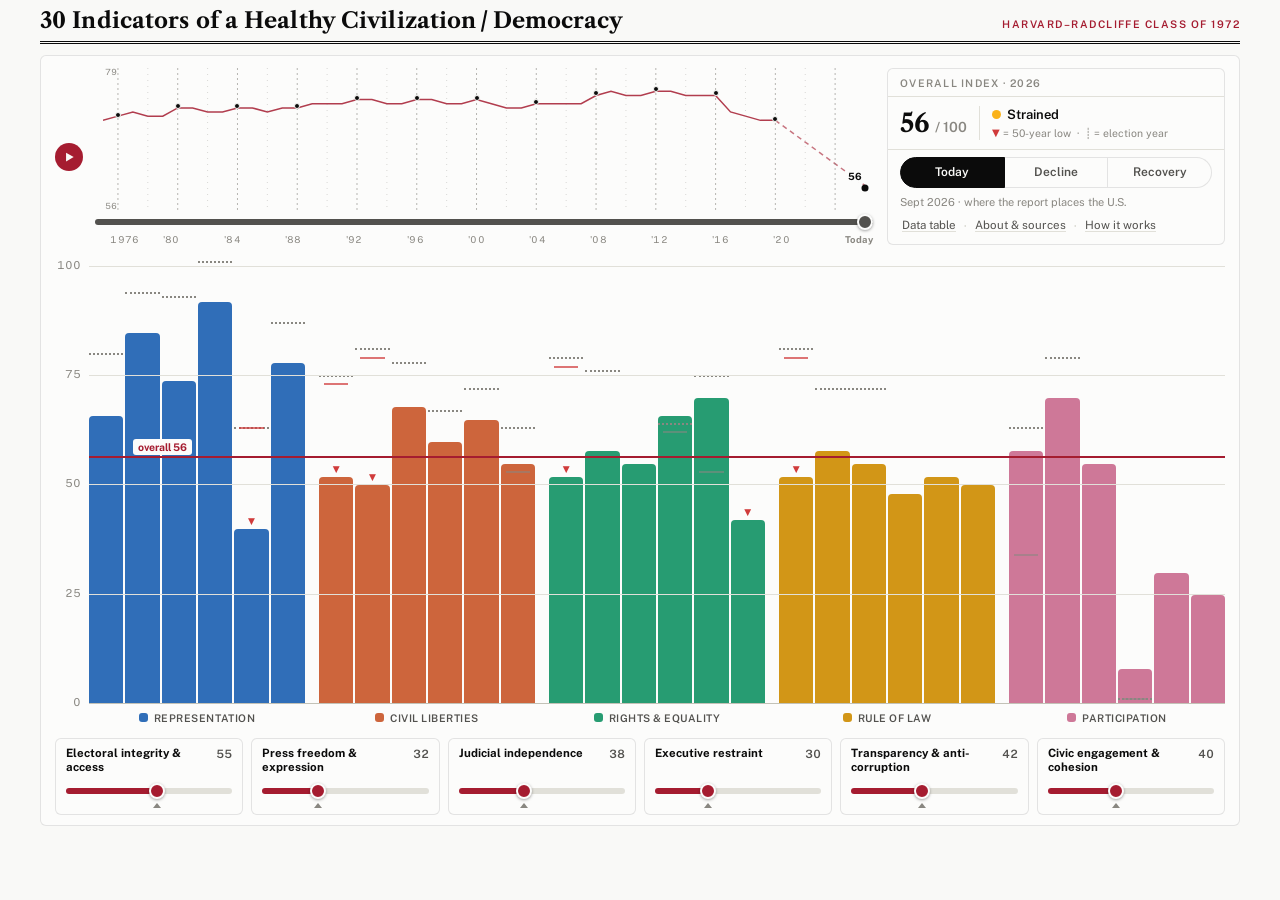
==== commit 493ddb2d: "Gray low line only where a past year dipped below today's score Per review: on unflagged columns, a " ====
--- a/index.html
+++ b/index.html
@@ -112,7 +112,7 @@
     <button type="button" class="dialog-close" data-close-dialog aria-label="Close">&#10005;</button>
   </div>
   <div class="dialog-body">
-    <p><strong>The chart.</strong> Thirty indicators of democratic health, scored 0&ndash;100. Press &#9654; or drag the year slider: 1975&ndash;2020 replay measured U.S. values (GSoD Indices v5.1, &times;100), 2021&ndash;2025 bridge to today illustratively, and muted columns have no pre-2023 data. The dotted mark on a column is its measured 2020 value; the short solid line its lowest measured value of 1975&ndash;2020 &mdash; red on columns marked <span style="color:var(--status-critical)">&#9660;</span>, where the 2026 report says the indicator has now fallen below that old floor, gray elsewhere as historical context; <span style="color:var(--status-critical)">&#9660;</span> marks an indicator the 2026 report puts at a 50-year low. Hover any column for detail; click it for its full 45-year line.</p>
+    <p><strong>The chart.</strong> Thirty indicators of democratic health, scored 0&ndash;100. Press &#9654; or drag the year slider: 1975&ndash;2020 replay measured U.S. values (GSoD Indices v5.1, &times;100), 2021&ndash;2025 bridge to today illustratively, and muted columns have no pre-2023 data. The dotted mark on a column is its measured 2020 value; a short red line under <span style="color:var(--status-critical)">&#9660;</span> marks the old 1975&ndash;2020 floor the 2026 report says that indicator has now fallen below, and a gray line appears where some past year dipped lower than today&rsquo;s score; <span style="color:var(--status-critical)">&#9660;</span> marks an indicator the 2026 report puts at a 50-year low. Hover any column for detail; click it for its full 45-year line.</p>
     <p><strong>The levers.</strong> Each bundles the choices a society makes in one arena (0 = weaker, 100 = stronger); every indicator listens to two or three of them, weighted by how strongly that arena shapes it. Each lever starts where that arena stands today &mdash; unevenly, as the report describes &mdash; and the tick under the slider marks that starting point.</p>
     <ul class="help-levers">
       <li><strong>Electoral integrity &amp; access</strong> &mdash; election administration, voting access, fair competition between parties.</li>
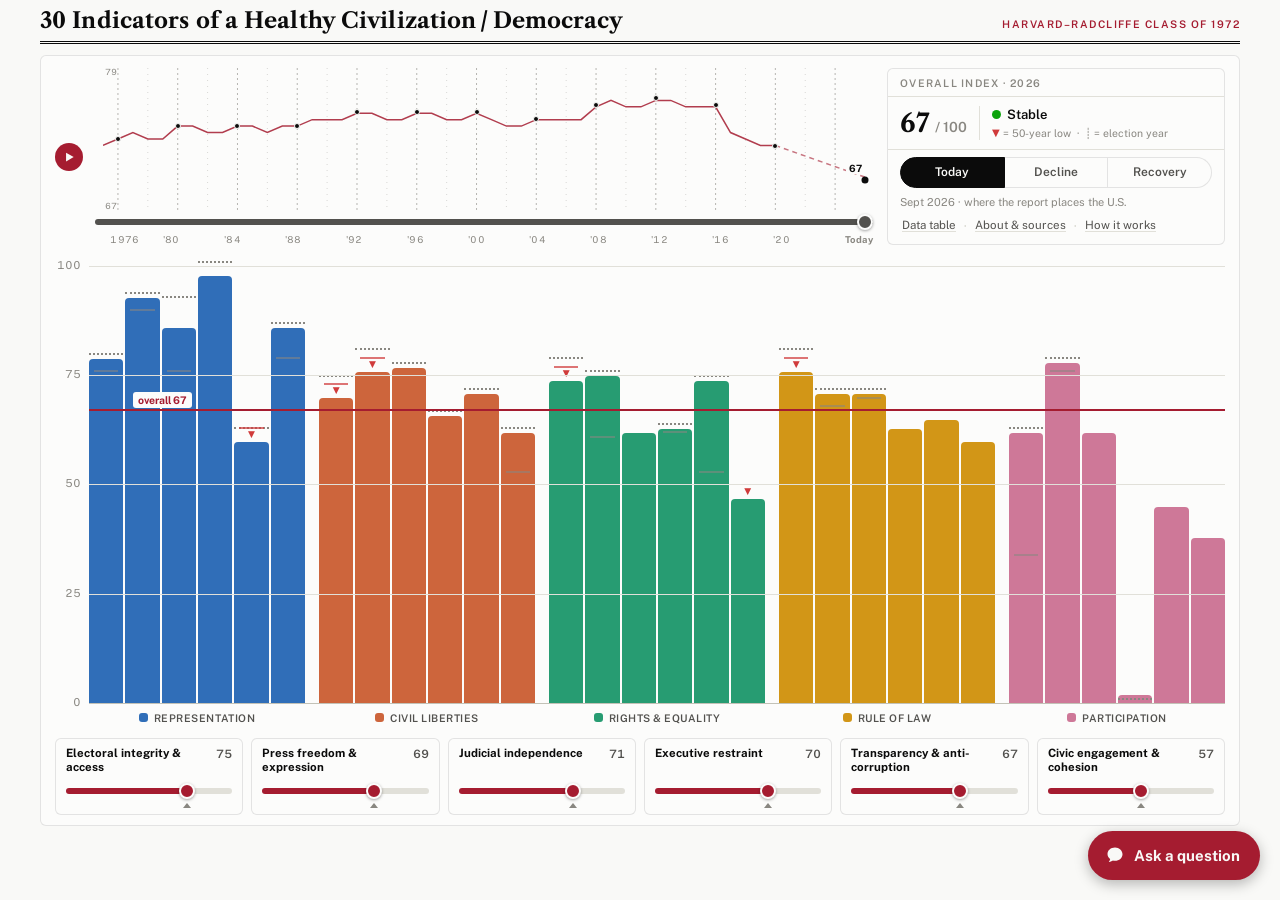
==== commit 0360afe1: "Enable the public chat: point TI_WORKER_URL at the deployed worker The Cloudflare Worker (thirty-ind" ====
--- a/index.html
+++ b/index.html
@@ -11,7 +11,7 @@
 /* Set this to your Cloudflare Worker URL to enable the AI chat on this site
    (see cloudflare-worker/worker.js for setup). Leave empty: the chat then runs
    only inside the claude.ai artifact viewer. */
-window.TI_WORKER_URL = "";
+window.TI_WORKER_URL = "https://thirty-indicators-chat.asanikar123.workers.dev";
 </script>
 </head>
 <body>
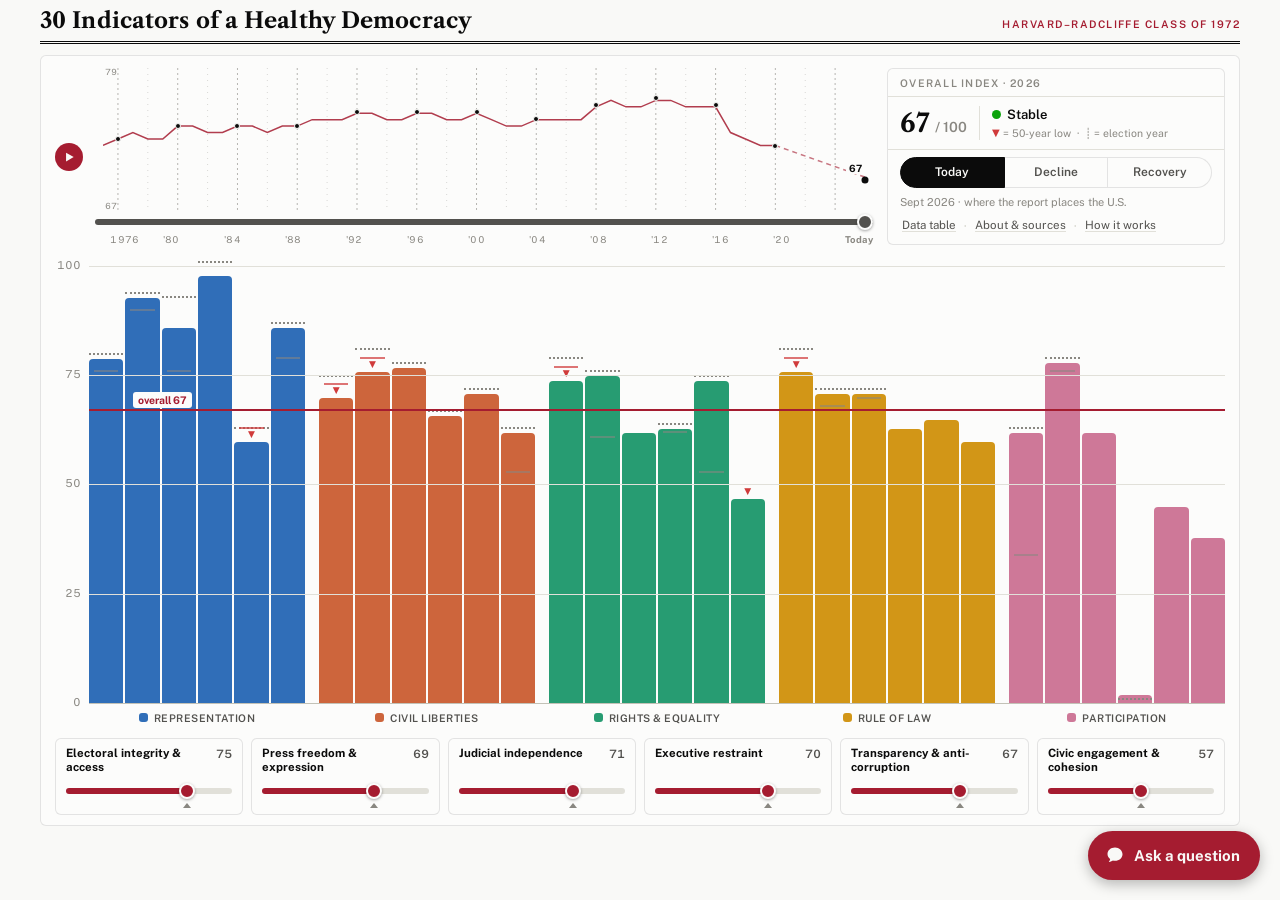
==== commit 73aafc06: "Title: drop "Civilization" — now "30 Indicators of a Healthy Democracy" Removed from the page title," ====
--- a/index.html
+++ b/index.html
@@ -3,8 +3,8 @@
 <head>
 <meta charset="utf-8">
 <meta name="viewport" content="width=device-width, initial-scale=1">
-<meta name="description" content="30 indicators of a healthy civilization/democracy - an interactive prototype grounded in International IDEA Global State of Democracy data.">
-<title>30 Indicators of a Healthy Civilization / Democracy</title>
+<meta name="description" content="30 indicators of a healthy democracy - an interactive prototype grounded in International IDEA Global State of Democracy data.">
+<title>30 Indicators of a Healthy Democracy</title>
 <link rel="stylesheet" href="https://fonts.googleapis.com/css2?family=Libre+Caslon+Text:ital,wght@0,400;0,700;1,400&family=Public+Sans:ital,wght@0,400;0,500;0,600;0,700;1,400&display=swap">
 <link rel="stylesheet" href="assets/style.css">
 <script>
@@ -18,7 +18,7 @@
 
 <div class="shell">
   <header class="masthead">
-    <h1>30 Indicators of a Healthy Civilization&thinsp;/&thinsp;Democracy</h1>
+    <h1>30 Indicators of a Healthy Democracy</h1>
     <p class="eyebrow">Harvard&ndash;Radcliffe Class of 1972</p>
   </header>
 
@@ -191,7 +191,7 @@
     <button type="button" class="dialog-close" data-close-dialog aria-label="Close">&#10005;</button>
   </div>
   <div class="dialog-body">
-    <p><strong>Why it exists.</strong> A conversation starter for the reunion topic &ldquo;thirty indicators of a healthy civilization / democracy,&rdquo; prompted by NPR&rsquo;s September&nbsp;15, 2026 story, <a href="https://www.npr.org/2026/09/15/nx-s1-5969741/state-of-u-s-democracy-reaches-new-low-report-finds">&ldquo;State of U.S. democracy reaches new low, report finds.&rdquo;</a></p>
+    <p><strong>Why it exists.</strong> A conversation starter for the reunion topic &ldquo;thirty indicators of a healthy democracy,&rdquo; prompted by NPR&rsquo;s September&nbsp;15, 2026 story, <a href="https://www.npr.org/2026/09/15/nx-s1-5969741/state-of-u-s-democracy-reaches-new-low-report-finds">&ldquo;State of U.S. democracy reaches new low, report finds.&rdquo;</a></p>
     <p><strong>The report behind it.</strong> That story covers <a href="https://www.idea.int/publications/catalogue/html/global-state-democracy-2026-democracy-age-conflict"><em>The Global State of Democracy 2026: Democracy in an Age of Conflict</em></a>, from the Stockholm-based International Institute for Democracy and Electoral Assistance, whose indices track 30 aspects of democracy across 174 countries back to 1975. Its U.S. findings: nearly half of the thirty indicators fell to their lowest levels in the dataset&rsquo;s fifty-year history, and seven declined significantly between 2020 and 2025 &mdash; access to justice, economic equality, freedom of expression, freedom of the press, effective parliament, judicial independence, and free political parties. All but the last are at record lows (marked <span style="color:var(--status-critical)">&#9660;</span> on the chart). Globally, 2025 was the eleventh straight year in which more countries declined than advanced, and rule of law was the weakest-performing category, with 71 countries scoring low.</p>
     <p><strong>Credits &amp; permissions.</strong> Data: International IDEA, <em>The Global State of Democracy Indices</em> v5.1 (1975&ndash;2020), &copy; International Institute for Democracy and Electoral Assistance, used with attribution; findings from <em>The Global State of Democracy 2026: Democracy in an Age of Conflict</em> (International IDEA, 15 September 2026). Reporting credit: NPR, &ldquo;State of U.S. democracy reaches new low, report finds&rdquo; (15 September 2026). Typefaces: Libre Caslon Text and Public Sans (SIL Open Font License). Chat answers are generated by Anthropic&rsquo;s Claude. This page is a non-commercial discussion aid prepared by and for the Harvard Class of 1972 reunion committee; it is not affiliated with, nor endorsed by, International IDEA, NPR, Anthropic, or Harvard University.</p>
     <p><strong>What is and isn&rsquo;t real.</strong> Real: the indicator framework, the &#9660; flags, the global statistics above, and the dotted marks on the chart &mdash; those are the United States&rsquo; measured scores for 2020 from IDEA&rsquo;s official GSoD Indices dataset (v5.1, the newest vintage with per-indicator values available to this page; scaled &times;100). The gap between a dotted mark and today&rsquo;s column is the reported 2020&ndash;2025 decline, sized illustratively. Illustrative: today&rsquo;s 0&ndash;100 starting scores and the lever weights. IDEA&rsquo;s v9 dataset (through 2024) is <a href="https://www.idea.int/gsod-indices/">freely downloadable</a> and can replace the 2020 marks when available. A natural committee exercise: argue about the weights &mdash; that argument <em>is</em> the discussion of what holds a democracy up.</p>
@@ -199,6 +199,7 @@
 </dialog>
 
 <script src="assets/data.js"></script>
+<script src="assets/answers.js"></script>
 <script src="assets/app.js"></script>
 </body>
 </html>
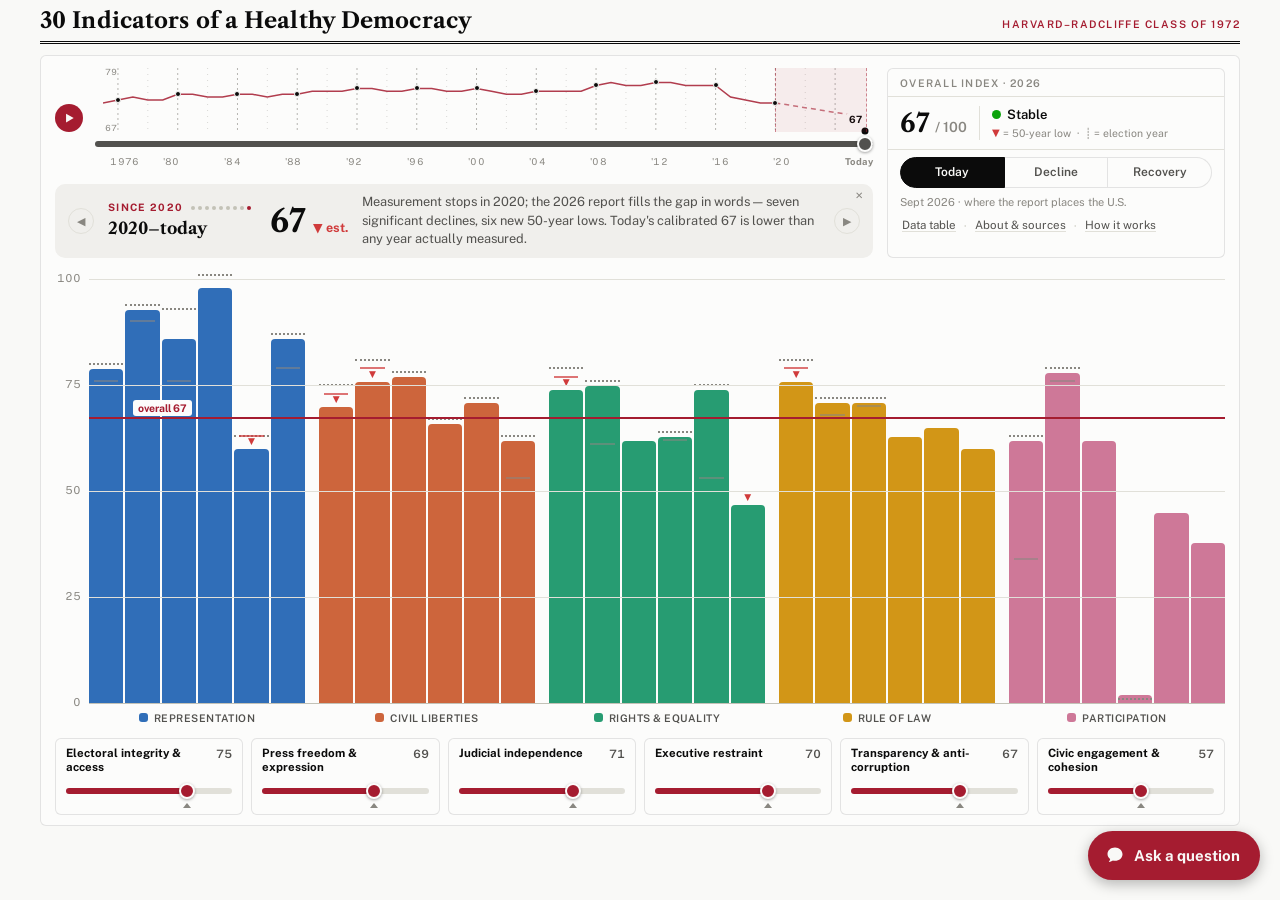
==== commit 56a46c84: "Story card: one chapter per presidency under the timeline A docked card below the timeline narrates " ====
--- a/index.html
+++ b/index.html
@@ -53,6 +53,18 @@
             </div>
           </div>
         </div>
+        <div class="term-card" id="termCard" aria-live="polite">
+          <button type="button" class="tc-nav" id="termPrev" aria-label="Previous era">&#9664;</button>
+          <div class="tc-who">
+            <div class="tc-head"><span class="tc-era" id="termEra"></span><span class="tc-dots" id="termDots" aria-hidden="true"></span></div>
+            <div class="tc-yrs" id="termYrs"></div>
+          </div>
+          <div class="tc-num"><span class="tc-big" id="termBig"></span><span class="tc-delta" id="termDelta"></span></div>
+          <p class="tc-story" id="termStory"></p>
+          <button type="button" class="tc-nav" id="termNext" aria-label="Next era">&#9654;</button>
+          <button type="button" class="tc-close" id="termClose" aria-label="Hide the story card">&#10005;</button>
+        </div>
+        <button type="button" class="term-reopen" id="termReopen" hidden>&#9656; The story, 1975 &rarr; today</button>
       </div>
       <div class="right-stack">
         <p class="stack-strip" id="heroYearLabel">Overall index &middot; 2026</p>
--- a/assets/style.css
+++ b/assets/style.css
@@ -352,6 +352,66 @@
     box-sizing: border-box;
   }
   #yearSlider { --fill-color: var(--ink-2); }
+  /* ---- story card: one chapter per presidency, docked under the timeline ---- */
+  .spark-band {
+    position: absolute; top: 0; bottom: 0; pointer-events: none;
+    background: rgba(165, 28, 48, 0.07);
+    border-left: 1px dashed rgba(165, 28, 48, 0.5);
+    border-right: 1px dashed rgba(165, 28, 48, 0.5);
+  }
+  @media (prefers-color-scheme: dark) {
+    :root:not([data-theme="light"]) .spark-band {
+      background: rgba(217, 119, 129, 0.10);
+      border-left-color: rgba(217, 119, 129, 0.55);
+      border-right-color: rgba(217, 119, 129, 0.55);
+    }
+  }
+  :root[data-theme="dark"] .spark-band {
+    background: rgba(217, 119, 129, 0.10);
+    border-left-color: rgba(217, 119, 129, 0.55);
+    border-right-color: rgba(217, 119, 129, 0.55);
+  }
+  .spark-band[hidden] { display: none; }
+  .term-card {
+    display: flex; align-items: center; gap: 14px; position: relative;
+    margin-top: 10px; background: var(--bubble); border-radius: 10px; padding: 9px 13px;
+  }
+  .term-card[hidden] { display: none; }
+  .term-card .tc-nav {
+    flex: none; width: 26px; height: 26px; cursor: pointer; font-size: 11px;
+    background: none; border: 1px solid var(--grid); border-radius: 999px; color: var(--ink-muted);
+  }
+  .term-card .tc-nav:hover { color: var(--accent); border-color: var(--accent); }
+  .term-card .tc-who { flex: 0 0 148px; min-width: 0; }
+  .term-card .tc-head { display: flex; align-items: center; gap: 8px; }
+  .term-card .tc-era {
+    font-size: 0.64rem; letter-spacing: 0.13em; text-transform: uppercase;
+    color: var(--accent); font-weight: 700; white-space: nowrap;
+  }
+  .term-card .tc-dots { display: inline-flex; gap: 3px; }
+  .term-card .tc-dots span {
+    width: 4px; height: 4px; border-radius: 50%; background: var(--baseline);
+  }
+  .term-card .tc-dots span.on { background: var(--accent); }
+  .term-card .tc-yrs { font-family: "Libre Caslon Text", Georgia, serif; font-size: 1.02rem; font-weight: 700; }
+  .term-card .tc-num { display: flex; align-items: baseline; gap: 7px; flex: none; }
+  .term-card .tc-big { font-family: "Libre Caslon Text", Georgia, serif; font-size: 2rem; font-weight: 700; line-height: 1; }
+  .term-card .tc-delta { font-size: 0.78rem; font-weight: 700; white-space: nowrap; }
+  .term-card .tc-delta.tc-down { color: var(--status-critical); }
+  .term-card .tc-delta.tc-up { color: var(--status-good); }
+  .term-card .tc-story { flex: 1; margin: 0; font-size: 0.8rem; line-height: 1.45; color: var(--ink-2); }
+  .term-card .tc-close {
+    position: absolute; top: 3px; right: 5px; background: none; border: none; cursor: pointer;
+    color: var(--ink-muted); font-size: 10px; padding: 3px 5px;
+  }
+  .term-card .tc-close:hover { color: var(--accent); }
+  .term-reopen {
+    margin-top: 8px; background: none; border: none; cursor: pointer; padding: 2px 0;
+    color: var(--ink-muted); font: inherit; font-size: 0.78rem;
+  }
+  .term-reopen:hover { color: var(--accent); }
+  .term-reopen[hidden] { display: none; }
+
   .year-ruler { position: relative; flex: none; height: 13px; }
   .year-ruler span {
     position: absolute;
@@ -609,6 +669,12 @@
     .hero-figure { font-size: 20px; }
     .hero-delta, .low-key { display: none; }
     .spark-box { min-height: 42px; }
+    .term-card { flex-wrap: wrap; gap: 6px 12px; padding: 9px 11px 7px; }
+    .term-card .tc-nav { display: none; } /* swipe steps chapters on touch */
+    .term-card .tc-who { flex: 1 1 auto; }
+    .term-card .tc-num { margin-left: auto; padding-right: 14px; }
+    .term-card .tc-big { font-size: 1.7rem; }
+    .term-card .tc-story { flex-basis: 100%; font-size: 0.78rem; }
     .year-ruler .yr-alt { display: none; }
     .stack-strip { font-size: 9px; padding: 5px 10px 4px; }
     .zone-scenario { padding: 6px 10px 7px; }
